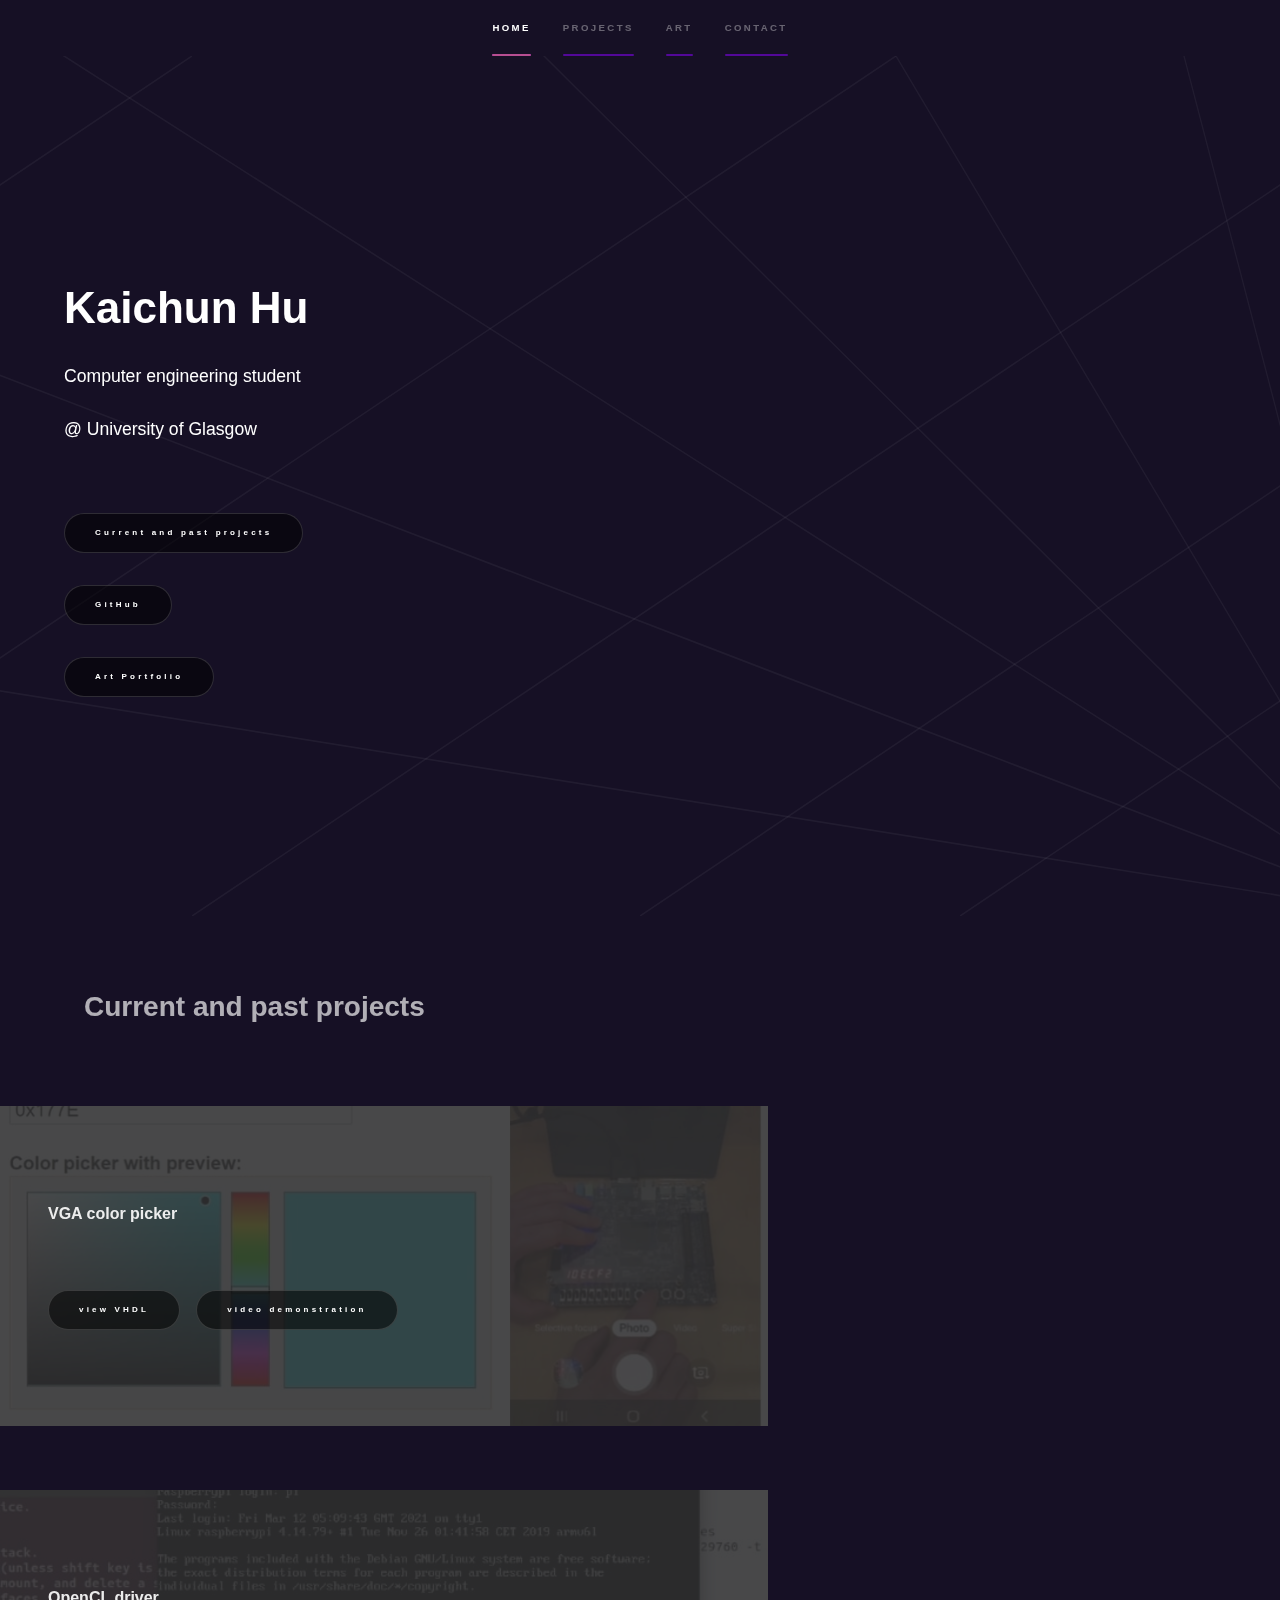
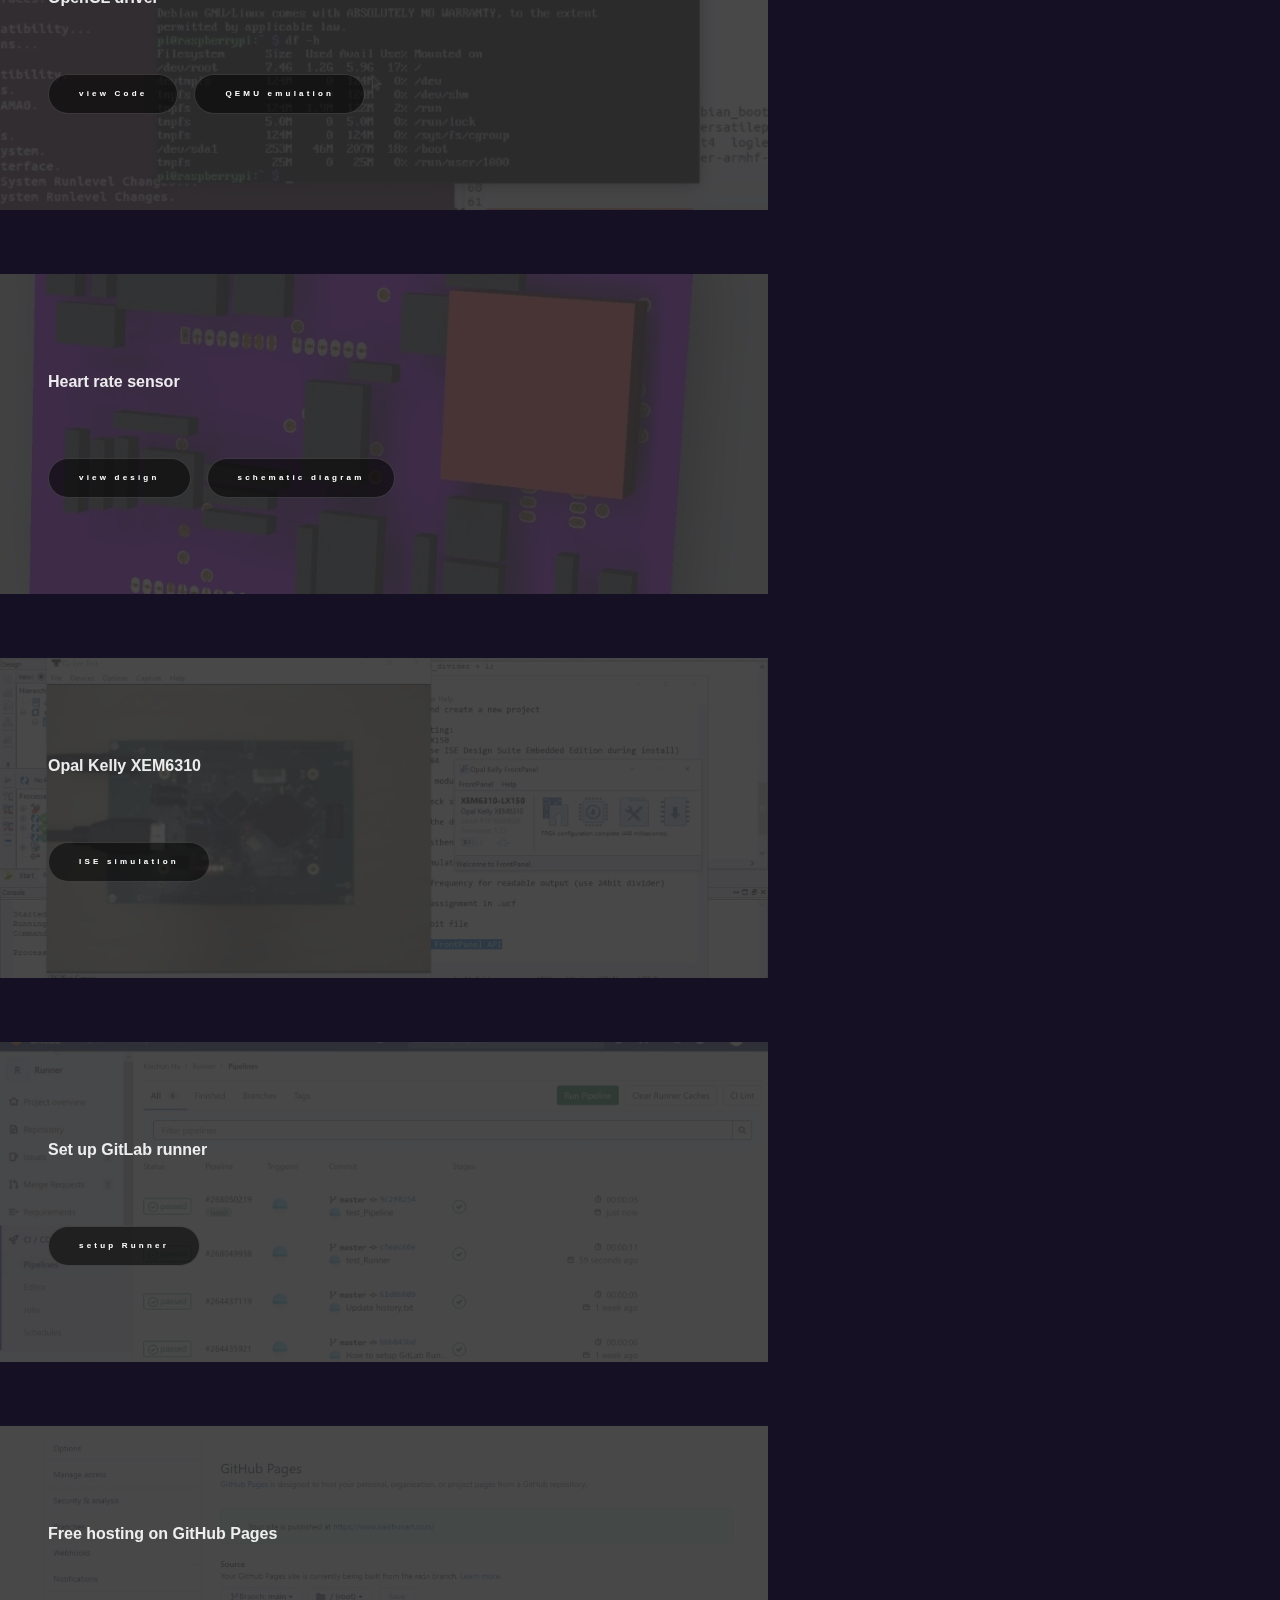
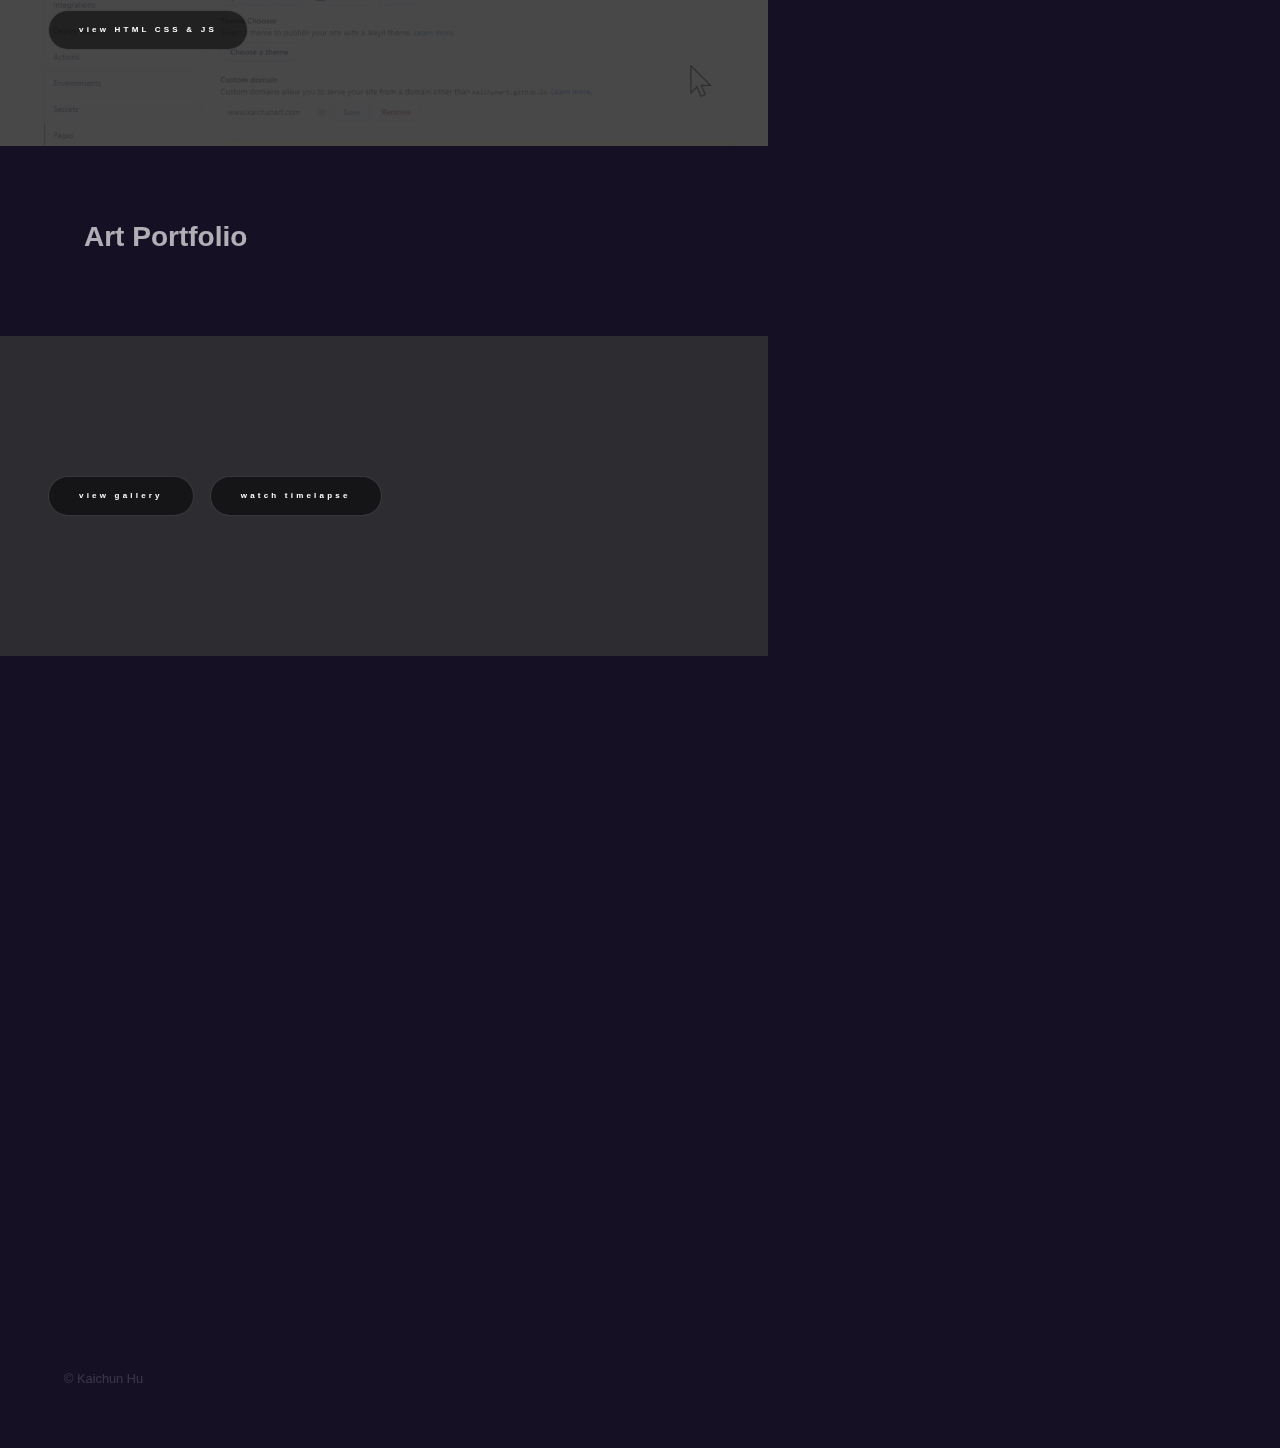
==== index.html @ a379dfe6 "feat: add website" ====
<!DOCTYPE HTML>
<html>

<head>
    <title>Kaichun</title>
    <meta charset="utf-8" />
    <meta name="viewport" content="width=device-width, initial-scale=1, user-scalable=no" />
    <link rel="stylesheet" href="assets/css/main.css" />
    <noscript>
		<link rel="stylesheet" href="assets/css/noscript.css" />
	</noscript>
</head>

<body class="is-preload">

    <!-- Sidebar -->
    <section id="sidebar">
        <div class="inner">
            <nav>
                <ul>
                    <li><a href="#intro">Home</a></li>
                    <li><a href="#one">Projects</a></li>
                    <li><a href="#two">Art</a></li>
                    <li><a href="#three">Contact</a></li>
                </ul>
            </nav>
        </div>
    </section>

    <!-- Wrapper -->
    <div id="wrapper">

        <!-- Intro -->
        <section id="intro" class="wrapper style1 fullscreen fade-up">
            <video autoplay muted loop id="myVideo">
				<source src="videos/City.mp4" type="video/mp4">
			</video>

            <div class="inner">
                <h1>Kaichun Hu</h1>
                <h3>Computer engineering student
                <br></br> 
                @ University of Glasgow
                </h3>

                <ul class="actions">
                    <li><a href="#one" class="button scrolly">Current and past projects</a></li>
                </ul>
                <ul class="actions">
                    <li><a href="https://github.com/kaichun10" target="_blank" class="button">GitHub</a></li>
                </ul>
                <ul class="actions">
                    <li><a href="https://www.kaichunart.com/" target="_blank" class="button">Art Portfolio</a></li>
                </ul>

            </div>
        </section>

        <!-- One -->
        <section id="one" class="wrapper style2 spotlights">


            <div id="main">

                <br></br>
                <div class="content">
					<div class="inner">
						<h2>Current and past projects</h2>
						<!--<p></p>-->
					</div>
				</div>

                <section id="one" class="tiles">

                    <article>
                        <span class="image">
							<img src="images/pic02.jpg" alt="" />
						</span>
                        <header class="major">
                            <h4>VGA color picker</h4>
                            <br></br>
                            <!--<p>Using BRAM to store and display 24-bit RGB color from hexadecimal input.</p>-->
                            <ul class="actions">
                                <li><a href="https://github.com/kaichun10/VGA-ColorPicker" target="_blank" class="button">view VHDL</a>
                                </li>
                                <li><a href="https://www.youtube.com/watch?v=D_EPlZ3a8Pw" target="_blank" class="button">video
										demonstration</a></li>
                            </ul>
                        </header>
                    </article>

                    <article>
                        <span class="image">
							<img src="images/pic01.jpg" alt="" />
						</span>
                        <header class="major">
                            <h4>OpenCL driver</h4>
                            <br></br>
                            <!--<p>Simple host-side driver to interact with an OpenCL-compliant device. (e.g. GPU or FPGA)
							</p>-->
                            <ul class="actions">
                                <li><a href="https://github.com/kaichun10/RaspberryPi-OpenCL-Driver" target="_blank" class="button">view Code</a></li>
                                <li><a href="https://www.youtube.com/watch?v=5_DzkrMDxnc" target="_blank" class="button">QEMU emulation</a></li>
                            </ul>
                        </header>
                    </article>

                    <article>
                        <span class="image">
							<img src="images/pic03.jpg" alt="" />
						</span>
                        <header class="major">
                            <h4>Heart rate sensor</h4>
                            <br></br>
                            <!--<p>Custom made credit card size PCB measuring heart rate using LED and photodiode through
								op-amp
								and
								FRDM-kl25z microcontroller.</p>-->
                            <ul class="actions">
                                <li><a href="https://github.com/kaichun10/Heart-Rate-Sensor" target="_blank" class="button">view design</a>
                                </li>
                                <li><a href="https://github.com/kaichun10/Heart-Rate-Sensor/blob/main/VGroupVSchematic_EDP2.pdf" target="_blank" class="button">schematic diagram</a></li>
                            </ul>
                        </header>
                    </article>










                    <article>
                        <span class="image">
							<img src="images/Xilinx.jpg" alt="" />
						</span>
                        <header class="major">
                            <h4>Opal Kelly XEM6310</h4>
                            <br></br>
                            <ul class="actions">
                                <!--<li><a href="https://github.com/kaichun10/OpalKelly-XEM6310" class="button">simple counter</a></li>-->
                                <li><a href="https://www.youtube.com/watch?v=sqyJVjWYPRE" target="_blank" class="button">ISE simulation</a></li>
                            </ul>
                        </header>
                    </article>

                    <article>
                        <span class="image">
							<img src="images/gitlab-runner.jpg" alt="" />
						</span>
                        <header class="major">
                            <h4>Set up GitLab runner</h4>
                            <br></br>
                            <ul class="actions">
                                <li><a href="https://www.youtube.com/watch?v=YLt1fnEq66U" target="_blank" class="button">setup Runner</a></li>
                            </ul>
                        </header>
                    </article>

                    <!--
                    <article>
                        <span class="image">
							<img src="images/SimVision.jpg" alt="" />
						</span>
                        <header class="major">
                            <h4>Simulation in Cadence SimVision</h4>
                            <br></br>
                            <ul class="actions">
                                <li><a href="https://www.youtube.com/watch?v=sJV8FFTZp4o" class="button">Cadence NCLaunch</a></li>
                            </ul>
                        </header>
                    </article>
                    -->
                    
                    <article>
                        <span class="image">
							<img src="images/github-pages.jpg" alt="" />
						</span>
                        <header class="major">
                            <h4>Free hosting on GitHub Pages</h4>
                            <br></br>
                            <ul class="actions">
                                <li><a href="https://github.com/kaichun10/KaichunArt/tree/feat_github-pages" target="_blank" class="button">view HTML CSS & JS</a></li>
                            </ul>
                        </header>
                    </article>
                    







                    

                 <!--   
                    <article>
                        <span class="image">
							<img src="images/KaichunArt.gif" alt="" />
						</span>
                        <header class="major">
                            <h4>Art Portfolio</h4>
                            <br></br>
                            <ul class="actions">
                                <li><a href="https://www.youtube.com/channel/UCV9Sgkdh-lftadqSJljblqA" class="button">view
										timelapse</a></li>
                            </ul>
                        </header>
                    </article>
                -->

                </section>
            </div>

            <!--
			<section>
				<a href="#" class="image"><img src="images/Art.jpg" alt="" data-position="25% 25%" /></a>
				<div class="content">
					<div class="inner">
						<h2>Art Portfolio</h2>
						<p>Made with oil & graphite and mainly consists of lockdown art.</p>
						<ul class="actions">
							<li><a href="https://www.kaichunart.com/" class="button">visit gallery</a>
							</li>
						</ul>
						<ul class="actions">
							<li><a href="https://www.youtube.com/channel/UCV9Sgkdh-lftadqSJljblqA" class="button">view
									timelapse</a></li>
						</ul>
					</div>
				</div>
			</section>
			-->
        </section>



        <!-- two -->
        <section id="two" class="wrapper style2 spotlights">
            <div id="main">
                <br></br>
 
                <div class="content">
					<div class="inner">
						<h2>Art Portfolio</h2>

					</div>
				</div>

                <section id="two" class="tiles">
                    <article>
                        <span class="image">
							<img src="images/KaichunArt.gif" alt="" />
						</span>
                        <header class="major">
                        <ul class="actions">
							<li><a href="https://www.kaichunart.com/" target="_blank" class="button">view gallery</a></li>
                            <li><a href="https://www.youtube.com/channel/UCV9Sgkdh-lftadqSJljblqA" target="_blank" class="button">watch timelapse</a></li>
						</ul>
                        </header>
                    </article>
                </section>

                <br></br>
                <br></br>
                <br></br>
                <br></br>
                <br></br>
                <br></br>
                <br></br>

            </div>
        </section>


        <!-- Three -->
        <section id="three" class="wrapper style1 fade-up">
            <div class="inner">
                <!---->
                <!--<div class="split style1">-->
                        <ul class="contact">
                            <li>

                                <ul class="icons">
                                    <ul class="actions">
                                        <div class="inner">

                                            <h1>Contact</h1>

                                            <li><a href="mailto:kaichunhu10@outlook.com" class="button">kaichunhu10@outlook.com</a></li>

                                        </div>
                                    </ul>
                                </ul>
                            </li>
                        </ul>

                </div>
            </div>
        </section>

    </div>

    <!-- Footer -->
    <footer id="footer" class="wrapper style1-alt">
        <div class="inner">
            <ul class="menu">
                <li>&copy; Kaichun Hu</li>
            </ul>
        </div>
    </footer>

    <!-- Scripts -->
    <script src="assets/js/jquery.min.js"></script>
    <script src="assets/js/jquery.scrollex.min.js"></script>
    <script src="assets/js/jquery.scrolly.min.js"></script>
    <script src="assets/js/browser.min.js"></script>
    <script src="assets/js/breakpoints.min.js"></script>
    <script src="assets/js/util.js"></script>
    <script src="assets/js/main.js"></script>

</body>

</html>
---- assets/css/main.css ----
@import url(fontawesome-all.min.css);

html,
body,
div,
span,
applet,
object,
iframe,
h1,
h2,
h3,
h4,
h5,
h6,
p,
blockquote,
pre,
a,
abbr,
acronym,
address,
big,
cite,
code,
del,
dfn,
em,
img,
ins,
kbd,
q,
s,
samp,
small,
strike,
strong,
sub,
sup,
tt,
var,
b,
u,
i,
center,
dl,
dt,
dd,
ol,
ul,
li,
fieldset,
form,
label,
legend,
table,
caption,
tbody,
tfoot,
thead,
tr,
th,
td,
article,
aside,
canvas,
details,
embed,
figure,
figcaption,
footer,
header,
hgroup,
menu,
nav,
output,
ruby,
section,
summary,
time,
mark,
audio,
video {
	margin        : 0;
	padding       : 0;
	border        : 0;
	font-size     : 100%;
	font          : inherit;
	vertical-align: baseline;
}

article,
aside,
details,
figcaption,
figure,
footer,
header,
hgroup,
menu,
nav,
section {
	display: block;
}

body {
	line-height: 1;
}

ol,
ul {
	list-style: none;
}

blockquote,
q {
	quotes: none;
}

blockquote:before,
blockquote:after,
q:before,
q:after {
	content: '';
	content: none;
}

table {
	border-collapse: collapse;
	border-spacing : 0;
}

body {
	-webkit-text-size-adjust: none;
}

mark {
	background-color: transparent;
	color           : inherit;
}

input::-moz-focus-inner {
	border : 0;
	padding: 0;
}

input,
select,
textarea {
	-moz-appearance   : none;
	-webkit-appearance: none;
	-ms-appearance    : none;
	appearance        : none;
}

/* Basic */

@-ms-viewport {
	width: device-width;
}

body {
	-ms-overflow-style: scrollbar;
}

@media screen and (max-width: 480px) {

	html,
	body {
		min-width: 320px;
	}

}

html {
	box-sizing: border-box;
}

*,
*:before,
*:after {
	box-sizing: inherit;
}

body {
	background: #312450;
}

body.is-preload *,
body.is-preload *:before,
body.is-preload *:after {
	-moz-animation    : none !important;
	-webkit-animation : none !important;
	-ms-animation     : none !important;
	animation         : none !important;
	-moz-transition   : none !important;
	-webkit-transition: none !important;
	-ms-transition    : none !important;
	transition        : none !important;
}

/* Type */

body,
input,
select,
textarea {
	color      : rgba(255, 255, 255, 0.55);
	font-family: Arial, Helvetica, sans-serif;
	font-size  : 16.5pt;
	font-weight: normal;
	line-height: 1.75;
}

@media screen and (max-width: 1680px) {

	body,
	input,
	select,
	textarea {
		font-size: 13pt;
	}

}

@media screen and (max-width: 1280px) {

	body,
	input,
	select,
	textarea {
		font-size: 12pt;
	}

}

@media screen and (max-width: 360px) {

	body,
	input,
	select,
	textarea {
		font-size: 11pt;
	}

}

a {
	-moz-transition   : color 0.2s ease, border-bottom-color 0.2s ease;
	-webkit-transition: color 0.2s ease, border-bottom-color 0.2s ease;
	-ms-transition    : color 0.2s ease, border-bottom-color 0.2s ease;
	transition        : color 0.2s ease, border-bottom-color 0.2s ease;
	border-bottom     : dotted 1px rgba(255, 255, 255, 0.35);
	color             : inherit;
	text-decoration   : none;
}

a:hover {
	border-bottom-color: transparent;
	color              : #ffffff;
	
}

strong,
b {
	color      : #ffffff;
	font-weight: bold;
}

em,
i {
	font-style: italic;
}

p {
	margin: 0 0 2em 0;
}

h1{
	color      : #ffffff;
	font-weight: bold;
	line-height: 1.5;
	margin     : 0 0 0.5em 0; /* margin around text */
}
h2{
	color      : #ffffffaa;
	font-weight: bold;
	line-height: 1.5;
	margin     : 0.5em 0 0.5em 3em; /* margin around text */
}
h3{
	color      : #ffffff;
	font-weight: lighter;
	line-height: 1.5;
	margin     : 0 0 4em 0em; /* margin around text */
}
h4{
	color      : #ffffffe7;
	font-weight: bold;
	line-height: 1.5;
	margin     : 0 0 0.5em 0em; /* margin around text */
}
h5,
h6 {
	color      : #ffffff;
	font-weight: bold;
	line-height: 1.5;
	margin     : 0 0 0.5em 0;
}

h1 a,
h2 a,
h3 a,
h4 a,
h5 a,
h6 a {
	color          : inherit;
	text-decoration: none;
}

h1 {
	font-size: 2.75em;
}

h1.major {
	margin        : 0 0 1.3em 0;
	position      : relative;
	padding-bottom: 0.35em;
}

h1.major:after {
	background-image  : -moz-linear-gradient(to right, #5e42a6, #b74e91);
	background-image  : -webkit-linear-gradient(to right, #5e42a6, #b74e91);
	background-image  : -ms-linear-gradient(to right, #5e42a6, #b74e91);
	background-image  : linear-gradient(to right, #5e42a6, #b74e91);
	-moz-transition   : max-width 0.2s ease;
	-webkit-transition: max-width 0.2s ease;
	-ms-transition    : max-width 0.2s ease;
	transition        : max-width 0.2s ease;
	border-radius     : 0.2em;
	bottom            : 0;
	content           : '';
	height            : 0.05em;
	position          : absolute;
	right             : 0;
	width             : 100%;
}

h2 {
	font-size: 1.75em;
}

h3 {
	font-size: 1.1em;
}

h4 {
	font-size: 1em;
}

h5 {
	font-size: 0.8em;
}

h6 {
	font-size: 0.6em;
}

@media screen and (max-width: 736px) {

	h1 {
		font-size: 2em;
	}

	h2 {
		font-size: 1.25em;
	}

	h3 {
		font-size: 1em;
	}

	h4 {
		font-size: 0.8em;
	}

	h5 {
		font-size: 0.6em;
	}

	h6 {
		font-size: 0.6em;
	}

}

sub {
	font-size: 0.8em;
	position : relative;
	top      : 0.5em;
}

sup {
	font-size: 0.8em;
	position : relative;
	top      : -0.5em;
}

blockquote {
	border-left: solid 4px rgba(255, 255, 255, 0.15);
	font-style : italic;
	margin     : 0 0 2em 0;
	padding    : 0.5em 0 0.5em 2em;
}

code {
	background   : rgba(255, 255, 255, 0.05);
	border-radius: 0.25em;
	border       : solid 1px rgba(255, 255, 255, 0.15);
	font-family  : "Courier New", monospace;
	font-size    : 0.9em;
	margin       : 0 0.25em;
	padding      : 0.25em 0.65em;
}

pre {
	-webkit-overflow-scrolling: touch;
	font-family               : "Courier New", monospace;
	font-size                 : 0.9em;
	margin                    : 0 0 2em 0;
}

pre code {
	display    : block;
	line-height: 1.75em;
	padding    : 1em 1.5em;
	overflow-x : auto;
}

hr {
	border       : 0;
	border-bottom: solid 1px rgba(255, 255, 255, 0.15);
	margin       : 2em 0;
}

hr.major {
	margin: 3em 0;
}

.align-left {
	text-align: left;
}

.align-center {
	text-align: center;
}

.align-right {
	text-align: right;
}

/* Row */

.row {
	display    : flex;
	flex-wrap  : wrap;
	box-sizing : border-box;
	align-items: stretch;
}

.row>* {
	box-sizing: border-box;
}

.row.gtr-uniform>*> :last-child {
	margin-bottom: 0;
}

.row.aln-left {
	justify-content: flex-start;
}

.row.aln-center {
	justify-content: center;
}

.row.aln-right {
	justify-content: flex-end;
}

.row.aln-top {
	align-items: flex-start;
}

.row.aln-middle {
	align-items: center;
}

.row.aln-bottom {
	align-items: flex-end;
}

.row>.imp {
	order: -1;
}

.row>.col-1 {
	width: 8.33333%;
}

.row>.off-1 {
	margin-left: 8.33333%;
}

.row>.col-2 {
	width: 16.66667%;
}

.row>.off-2 {
	margin-left: 16.66667%;
}

.row>.col-3 {
	width: 25%;
}

.row>.off-3 {
	margin-left: 25%;
}

.row>.col-4 {
	width: 33.33333%;
}

.row>.off-4 {
	margin-left: 33.33333%;
}

.row>.col-5 {
	width: 41.66667%;
}

.row>.off-5 {
	margin-left: 41.66667%;
}

.row>.col-6 {
	width: 50%;
}

.row>.off-6 {
	margin-left: 50%;
}

.row>.col-7 {
	width: 58.33333%;
}

.row>.off-7 {
	margin-left: 58.33333%;
}

.row>.col-8 {
	width: 66.66667%;
}

.row>.off-8 {
	margin-left: 66.66667%;
}

.row>.col-9 {
	width: 75%;
}

.row>.off-9 {
	margin-left: 75%;
}

.row>.col-10 {
	width: 83.33333%;
}

.row>.off-10 {
	margin-left: 83.33333%;
}

.row>.col-11 {
	width: 91.66667%;
}

.row>.off-11 {
	margin-left: 91.66667%;
}

.row>.col-12 {
	width: 100%;
}

.row>.off-12 {
	margin-left: 100%;
}

.row.gtr-0 {
	margin-top : 0;
	margin-left: 0em;
}

.row.gtr-0>* {
	padding: 0 0 0 0em;
}

.row.gtr-0.gtr-uniform {
	margin-top: 0em;
}

.row.gtr-0.gtr-uniform>* {
	padding-top: 0em;
}

.row.gtr-25 {
	margin-top : 0;
	margin-left: -0.375em;
}

.row.gtr-25>* {
	padding: 0 0 0 0.375em;
}

.row.gtr-25.gtr-uniform {
	margin-top: -0.375em;
}

.row.gtr-25.gtr-uniform>* {
	padding-top: 0.375em;
}

.row.gtr-50 {
	margin-top : 0;
	margin-left: -0.75em;
}

.row.gtr-50>* {
	padding: 0 0 0 0.75em;
}

.row.gtr-50.gtr-uniform {
	margin-top: -0.75em;
}

.row.gtr-50.gtr-uniform>* {
	padding-top: 0.75em;
}

.row {
	margin-top : 0;
	margin-left: -1.5em;
}

.row>* {
	padding: 0 0 0 1.5em;
}

.row.gtr-uniform {
	margin-top: -1.5em;
}

.row.gtr-uniform>* {
	padding-top: 1.5em;
}

.row.gtr-150 {
	margin-top : 0;
	margin-left: -2.25em;
}

.row.gtr-150>* {
	padding: 0 0 0 2.25em;
}

.row.gtr-150.gtr-uniform {
	margin-top: -2.25em;
}

.row.gtr-150.gtr-uniform>* {
	padding-top: 2.25em;
}

.row.gtr-200 {
	margin-top : 0;
	margin-left: -3em;
}

.row.gtr-200>* {
	padding: 0 0 0 3em;
}

.row.gtr-200.gtr-uniform {
	margin-top: -3em;
}

.row.gtr-200.gtr-uniform>* {
	padding-top: 3em;
}

@media screen and (max-width: 1680px) {

	.row {
		display    : flex;
		flex-wrap  : wrap;
		box-sizing : border-box;
		align-items: stretch;
	}

	.row>* {
		box-sizing: border-box;
	}

	.row.gtr-uniform>*> :last-child {
		margin-bottom: 0;
	}

	.row.aln-left {
		justify-content: flex-start;
	}

	.row.aln-center {
		justify-content: center;
	}

	.row.aln-right {
		justify-content: flex-end;
	}

	.row.aln-top {
		align-items: flex-start;
	}

	.row.aln-middle {
		align-items: center;
	}

	.row.aln-bottom {
		align-items: flex-end;
	}

	.row>.imp-xlarge {
		order: -1;
	}

	.row>.col-1-xlarge {
		width: 8.33333%;
	}

	.row>.off-1-xlarge {
		margin-left: 8.33333%;
	}

	.row>.col-2-xlarge {
		width: 16.66667%;
	}

	.row>.off-2-xlarge {
		margin-left: 16.66667%;
	}

	.row>.col-3-xlarge {
		width: 25%;
	}

	.row>.off-3-xlarge {
		margin-left: 25%;
	}

	.row>.col-4-xlarge {
		width: 33.33333%;
	}

	.row>.off-4-xlarge {
		margin-left: 33.33333%;
	}

	.row>.col-5-xlarge {
		width: 41.66667%;
	}

	.row>.off-5-xlarge {
		margin-left: 41.66667%;
	}

	.row>.col-6-xlarge {
		width: 50%;
	}

	.row>.off-6-xlarge {
		margin-left: 50%;
	}

	.row>.col-7-xlarge {
		width: 58.33333%;
	}

	.row>.off-7-xlarge {
		margin-left: 58.33333%;
	}

	.row>.col-8-xlarge {
		width: 66.66667%;
	}

	.row>.off-8-xlarge {
		margin-left: 66.66667%;
	}

	.row>.col-9-xlarge {
		width: 75%;
	}

	.row>.off-9-xlarge {
		margin-left: 75%;
	}

	.row>.col-10-xlarge {
		width: 83.33333%;
	}

	.row>.off-10-xlarge {
		margin-left: 83.33333%;
	}

	.row>.col-11-xlarge {
		width: 91.66667%;
	}

	.row>.off-11-xlarge {
		margin-left: 91.66667%;
	}

	.row>.col-12-xlarge {
		width: 100%;
	}

	.row>.off-12-xlarge {
		margin-left: 100%;
	}

	.row.gtr-0 {
		margin-top : 0;
		margin-left: 0em;
	}

	.row.gtr-0>* {
		padding: 0 0 0 0em;
	}

	.row.gtr-0.gtr-uniform {
		margin-top: 0em;
	}

	.row.gtr-0.gtr-uniform>* {
		padding-top: 0em;
	}

	.row.gtr-25 {
		margin-top : 0;
		margin-left: -0.375em;
	}

	.row.gtr-25>* {
		padding: 0 0 0 0.375em;
	}

	.row.gtr-25.gtr-uniform {
		margin-top: -0.375em;
	}

	.row.gtr-25.gtr-uniform>* {
		padding-top: 0.375em;
	}

	.row.gtr-50 {
		margin-top : 0;
		margin-left: -0.75em;
	}

	.row.gtr-50>* {
		padding: 0 0 0 0.75em;
	}

	.row.gtr-50.gtr-uniform {
		margin-top: -0.75em;
	}

	.row.gtr-50.gtr-uniform>* {
		padding-top: 0.75em;
	}

	.row {
		margin-top : 0;
		margin-left: -1.5em;
	}

	.row>* {
		padding: 0 0 0 1.5em;
	}

	.row.gtr-uniform {
		margin-top: -1.5em;
	}

	.row.gtr-uniform>* {
		padding-top: 1.5em;
	}

	.row.gtr-150 {
		margin-top : 0;
		margin-left: -2.25em;
	}

	.row.gtr-150>* {
		padding: 0 0 0 2.25em;
	}

	.row.gtr-150.gtr-uniform {
		margin-top: -2.25em;
	}

	.row.gtr-150.gtr-uniform>* {
		padding-top: 2.25em;
	}

	.row.gtr-200 {
		margin-top : 0;
		margin-left: -3em;
	}

	.row.gtr-200>* {
		padding: 0 0 0 3em;
	}

	.row.gtr-200.gtr-uniform {
		margin-top: -3em;
	}

	.row.gtr-200.gtr-uniform>* {
		padding-top: 3em;
	}

}

@media screen and (max-width: 1280px) {

	.row {
		display    : flex;
		flex-wrap  : wrap;
		box-sizing : border-box;
		align-items: stretch;
	}

	.row>* {
		box-sizing: border-box;
	}

	.row.gtr-uniform>*> :last-child {
		margin-bottom: 0;
	}

	.row.aln-left {
		justify-content: flex-start;
	}

	.row.aln-center {
		justify-content: center;
	}

	.row.aln-right {
		justify-content: flex-end;
	}

	.row.aln-top {
		align-items: flex-start;
	}

	.row.aln-middle {
		align-items: center;
	}

	.row.aln-bottom {
		align-items: flex-end;
	}

	.row>.imp-large {
		order: -1;
	}

	.row>.col-1-large {
		width: 8.33333%;
	}

	.row>.off-1-large {
		margin-left: 8.33333%;
	}

	.row>.col-2-large {
		width: 16.66667%;
	}

	.row>.off-2-large {
		margin-left: 16.66667%;
	}

	.row>.col-3-large {
		width: 25%;
	}

	.row>.off-3-large {
		margin-left: 25%;
	}

	.row>.col-4-large {
		width: 33.33333%;
	}

	.row>.off-4-large {
		margin-left: 33.33333%;
	}

	.row>.col-5-large {
		width: 41.66667%;
	}

	.row>.off-5-large {
		margin-left: 41.66667%;
	}

	.row>.col-6-large {
		width: 50%;
	}

	.row>.off-6-large {
		margin-left: 50%;
	}

	.row>.col-7-large {
		width: 58.33333%;
	}

	.row>.off-7-large {
		margin-left: 58.33333%;
	}

	.row>.col-8-large {
		width: 66.66667%;
	}

	.row>.off-8-large {
		margin-left: 66.66667%;
	}

	.row>.col-9-large {
		width: 75%;
	}

	.row>.off-9-large {
		margin-left: 75%;
	}

	.row>.col-10-large {
		width: 83.33333%;
	}

	.row>.off-10-large {
		margin-left: 83.33333%;
	}

	.row>.col-11-large {
		width: 91.66667%;
	}

	.row>.off-11-large {
		margin-left: 91.66667%;
	}

	.row>.col-12-large {
		width: 100%;
	}

	.row>.off-12-large {
		margin-left: 100%;
	}

	.row.gtr-0 {
		margin-top : 0;
		margin-left: 0em;
	}

	.row.gtr-0>* {
		padding: 0 0 0 0em;
	}

	.row.gtr-0.gtr-uniform {
		margin-top: 0em;
	}

	.row.gtr-0.gtr-uniform>* {
		padding-top: 0em;
	}

	.row.gtr-25 {
		margin-top : 0;
		margin-left: -0.375em;
	}

	.row.gtr-25>* {
		padding: 0 0 0 0.375em;
	}

	.row.gtr-25.gtr-uniform {
		margin-top: -0.375em;
	}

	.row.gtr-25.gtr-uniform>* {
		padding-top: 0.375em;
	}

	.row.gtr-50 {
		margin-top : 0;
		margin-left: -0.75em;
	}

	.row.gtr-50>* {
		padding: 0 0 0 0.75em;
	}

	.row.gtr-50.gtr-uniform {
		margin-top: -0.75em;
	}

	.row.gtr-50.gtr-uniform>* {
		padding-top: 0.75em;
	}

	.row {
		margin-top : 0;
		margin-left: -1.5em;
	}

	.row>* {
		padding: 0 0 0 1.5em;
	}

	.row.gtr-uniform {
		margin-top: -1.5em;
	}

	.row.gtr-uniform>* {
		padding-top: 1.5em;
	}

	.row.gtr-150 {
		margin-top : 0;
		margin-left: -2.25em;
	}

	.row.gtr-150>* {
		padding: 0 0 0 2.25em;
	}

	.row.gtr-150.gtr-uniform {
		margin-top: -2.25em;
	}

	.row.gtr-150.gtr-uniform>* {
		padding-top: 2.25em;
	}

	.row.gtr-200 {
		margin-top : 0;
		margin-left: -3em;
	}

	.row.gtr-200>* {
		padding: 0 0 0 3em;
	}

	.row.gtr-200.gtr-uniform {
		margin-top: -3em;
	}

	.row.gtr-200.gtr-uniform>* {
		padding-top: 3em;
	}

}

@media screen and (max-width: 980px) {

	.row {
		display    : flex;
		flex-wrap  : wrap;
		box-sizing : border-box;
		align-items: stretch;
	}

	.row>* {
		box-sizing: border-box;
	}

	.row.gtr-uniform>*> :last-child {
		margin-bottom: 0;
	}

	.row.aln-left {
		justify-content: flex-start;
	}

	.row.aln-center {
		justify-content: center;
	}

	.row.aln-right {
		justify-content: flex-end;
	}

	.row.aln-top {
		align-items: flex-start;
	}

	.row.aln-middle {
		align-items: center;
	}

	.row.aln-bottom {
		align-items: flex-end;
	}

	.row>.imp-medium {
		order: -1;
	}

	.row>.col-1-medium {
		width: 8.33333%;
	}

	.row>.off-1-medium {
		margin-left: 8.33333%;
	}

	.row>.col-2-medium {
		width: 16.66667%;
	}

	.row>.off-2-medium {
		margin-left: 16.66667%;
	}

	.row>.col-3-medium {
		width: 25%;
	}

	.row>.off-3-medium {
		margin-left: 25%;
	}

	.row>.col-4-medium {
		width: 33.33333%;
	}

	.row>.off-4-medium {
		margin-left: 33.33333%;
	}

	.row>.col-5-medium {
		width: 41.66667%;
	}

	.row>.off-5-medium {
		margin-left: 41.66667%;
	}

	.row>.col-6-medium {
		width: 50%;
	}

	.row>.off-6-medium {
		margin-left: 50%;
	}

	.row>.col-7-medium {
		width: 58.33333%;
	}

	.row>.off-7-medium {
		margin-left: 58.33333%;
	}

	.row>.col-8-medium {
		width: 66.66667%;
	}

	.row>.off-8-medium {
		margin-left: 66.66667%;
	}

	.row>.col-9-medium {
		width: 75%;
	}

	.row>.off-9-medium {
		margin-left: 75%;
	}

	.row>.col-10-medium {
		width: 83.33333%;
	}

	.row>.off-10-medium {
		margin-left: 83.33333%;
	}

	.row>.col-11-medium {
		width: 91.66667%;
	}

	.row>.off-11-medium {
		margin-left: 91.66667%;
	}

	.row>.col-12-medium {
		width: 100%;
	}

	.row>.off-12-medium {
		margin-left: 100%;
	}

	.row.gtr-0 {
		margin-top : 0;
		margin-left: 0em;
	}

	.row.gtr-0>* {
		padding: 0 0 0 0em;
	}

	.row.gtr-0.gtr-uniform {
		margin-top: 0em;
	}

	.row.gtr-0.gtr-uniform>* {
		padding-top: 0em;
	}

	.row.gtr-25 {
		margin-top : 0;
		margin-left: -0.375em;
	}

	.row.gtr-25>* {
		padding: 0 0 0 0.375em;
	}

	.row.gtr-25.gtr-uniform {
		margin-top: -0.375em;
	}

	.row.gtr-25.gtr-uniform>* {
		padding-top: 0.375em;
	}

	.row.gtr-50 {
		margin-top : 0;
		margin-left: -0.75em;
	}

	.row.gtr-50>* {
		padding: 0 0 0 0.75em;
	}

	.row.gtr-50.gtr-uniform {
		margin-top: -0.75em;
	}

	.row.gtr-50.gtr-uniform>* {
		padding-top: 0.75em;
	}

	.row {
		margin-top : 0;
		margin-left: -1.5em;
	}

	.row>* {
		padding: 0 0 0 1.5em;
	}

	.row.gtr-uniform {
		margin-top: -1.5em;
	}

	.row.gtr-uniform>* {
		padding-top: 1.5em;
	}

	.row.gtr-150 {
		margin-top : 0;
		margin-left: -2.25em;
	}

	.row.gtr-150>* {
		padding: 0 0 0 2.25em;
	}

	.row.gtr-150.gtr-uniform {
		margin-top: -2.25em;
	}

	.row.gtr-150.gtr-uniform>* {
		padding-top: 2.25em;
	}

	.row.gtr-200 {
		margin-top : 0;
		margin-left: -3em;
	}

	.row.gtr-200>* {
		padding: 0 0 0 3em;
	}

	.row.gtr-200.gtr-uniform {
		margin-top: -3em;
	}

	.row.gtr-200.gtr-uniform>* {
		padding-top: 3em;
	}

}

@media screen and (max-width: 736px) {

	.row {
		display    : flex;
		flex-wrap  : wrap;
		box-sizing : border-box;
		align-items: stretch;
	}

	.row>* {
		box-sizing: border-box;
	}

	.row.gtr-uniform>*> :last-child {
		margin-bottom: 0;
	}

	.row.aln-left {
		justify-content: flex-start;
	}

	.row.aln-center {
		justify-content: center;
	}

	.row.aln-right {
		justify-content: flex-end;
	}

	.row.aln-top {
		align-items: flex-start;
	}

	.row.aln-middle {
		align-items: center;
	}

	.row.aln-bottom {
		align-items: flex-end;
	}

	.row>.imp-small {
		order: -1;
	}

	.row>.col-1-small {
		width: 8.33333%;
	}

	.row>.off-1-small {
		margin-left: 8.33333%;
	}

	.row>.col-2-small {
		width: 16.66667%;
	}

	.row>.off-2-small {
		margin-left: 16.66667%;
	}

	.row>.col-3-small {
		width: 25%;
	}

	.row>.off-3-small {
		margin-left: 25%;
	}

	.row>.col-4-small {
		width: 33.33333%;
	}

	.row>.off-4-small {
		margin-left: 33.33333%;
	}

	.row>.col-5-small {
		width: 41.66667%;
	}

	.row>.off-5-small {
		margin-left: 41.66667%;
	}

	.row>.col-6-small {
		width: 50%;
	}

	.row>.off-6-small {
		margin-left: 50%;
	}

	.row>.col-7-small {
		width: 58.33333%;
	}

	.row>.off-7-small {
		margin-left: 58.33333%;
	}

	.row>.col-8-small {
		width: 66.66667%;
	}

	.row>.off-8-small {
		margin-left: 66.66667%;
	}

	.row>.col-9-small {
		width: 75%;
	}

	.row>.off-9-small {
		margin-left: 75%;
	}

	.row>.col-10-small {
		width: 83.33333%;
	}

	.row>.off-10-small {
		margin-left: 83.33333%;
	}

	.row>.col-11-small {
		width: 91.66667%;
	}

	.row>.off-11-small {
		margin-left: 91.66667%;
	}

	.row>.col-12-small {
		width: 100%;
	}

	.row>.off-12-small {
		margin-left: 100%;
	}

	.row.gtr-0 {
		margin-top : 0;
		margin-left: 0em;
	}

	.row.gtr-0>* {
		padding: 0 0 0 0em;
	}

	.row.gtr-0.gtr-uniform {
		margin-top: 0em;
	}

	.row.gtr-0.gtr-uniform>* {
		padding-top: 0em;
	}

	.row.gtr-25 {
		margin-top : 0;
		margin-left: -0.375em;
	}

	.row.gtr-25>* {
		padding: 0 0 0 0.375em;
	}

	.row.gtr-25.gtr-uniform {
		margin-top: -0.375em;
	}

	.row.gtr-25.gtr-uniform>* {
		padding-top: 0.375em;
	}

	.row.gtr-50 {
		margin-top : 0;
		margin-left: -0.75em;
	}

	.row.gtr-50>* {
		padding: 0 0 0 0.75em;
	}

	.row.gtr-50.gtr-uniform {
		margin-top: -0.75em;
	}

	.row.gtr-50.gtr-uniform>* {
		padding-top: 0.75em;
	}

	.row {
		margin-top : 0;
		margin-left: -1.5em;
	}

	.row>* {
		padding: 0 0 0 1.5em;
	}

	.row.gtr-uniform {
		margin-top: -1.5em;
	}

	.row.gtr-uniform>* {
		padding-top: 1.5em;
	}

	.row.gtr-150 {
		margin-top : 0;
		margin-left: -2.25em;
	}

	.row.gtr-150>* {
		padding: 0 0 0 2.25em;
	}

	.row.gtr-150.gtr-uniform {
		margin-top: -2.25em;
	}

	.row.gtr-150.gtr-uniform>* {
		padding-top: 2.25em;
	}

	.row.gtr-200 {
		margin-top : 0;
		margin-left: -3em;
	}

	.row.gtr-200>* {
		padding: 0 0 0 3em;
	}

	.row.gtr-200.gtr-uniform {
		margin-top: -3em;
	}

	.row.gtr-200.gtr-uniform>* {
		padding-top: 3em;
	}

}

@media screen and (max-width: 480px) {

	.row {
		display    : flex;
		flex-wrap  : wrap;
		box-sizing : border-box;
		align-items: stretch;
	}

	.row>* {
		box-sizing: border-box;
	}

	.row.gtr-uniform>*> :last-child {
		margin-bottom: 0;
	}

	.row.aln-left {
		justify-content: flex-start;
	}

	.row.aln-center {
		justify-content: center;
	}

	.row.aln-right {
		justify-content: flex-end;
	}

	.row.aln-top {
		align-items: flex-start;
	}

	.row.aln-middle {
		align-items: center;
	}

	.row.aln-bottom {
		align-items: flex-end;
	}

	.row>.imp-xsmall {
		order: -1;
	}

	.row>.col-1-xsmall {
		width: 8.33333%;
	}

	.row>.off-1-xsmall {
		margin-left: 8.33333%;
	}

	.row>.col-2-xsmall {
		width: 16.66667%;
	}

	.row>.off-2-xsmall {
		margin-left: 16.66667%;
	}

	.row>.col-3-xsmall {
		width: 25%;
	}

	.row>.off-3-xsmall {
		margin-left: 25%;
	}

	.row>.col-4-xsmall {
		width: 33.33333%;
	}

	.row>.off-4-xsmall {
		margin-left: 33.33333%;
	}

	.row>.col-5-xsmall {
		width: 41.66667%;
	}

	.row>.off-5-xsmall {
		margin-left: 41.66667%;
	}

	.row>.col-6-xsmall {
		width: 50%;
	}

	.row>.off-6-xsmall {
		margin-left: 50%;
	}

	.row>.col-7-xsmall {
		width: 58.33333%;
	}

	.row>.off-7-xsmall {
		margin-left: 58.33333%;
	}

	.row>.col-8-xsmall {
		width: 66.66667%;
	}

	.row>.off-8-xsmall {
		margin-left: 66.66667%;
	}

	.row>.col-9-xsmall {
		width: 75%;
	}

	.row>.off-9-xsmall {
		margin-left: 75%;
	}

	.row>.col-10-xsmall {
		width: 83.33333%;
	}

	.row>.off-10-xsmall {
		margin-left: 83.33333%;
	}

	.row>.col-11-xsmall {
		width: 91.66667%;
	}

	.row>.off-11-xsmall {
		margin-left: 91.66667%;
	}

	.row>.col-12-xsmall {
		width: 100%;
	}

	.row>.off-12-xsmall {
		margin-left: 100%;
	}

	.row.gtr-0 {
		margin-top : 0;
		margin-left: 0em;
	}

	.row.gtr-0>* {
		padding: 0 0 0 0em;
	}

	.row.gtr-0.gtr-uniform {
		margin-top: 0em;
	}

	.row.gtr-0.gtr-uniform>* {
		padding-top: 0em;
	}

	.row.gtr-25 {
		margin-top : 0;
		margin-left: -0.375em;
	}

	.row.gtr-25>* {
		padding: 0 0 0 0.375em;
	}

	.row.gtr-25.gtr-uniform {
		margin-top: -0.375em;
	}

	.row.gtr-25.gtr-uniform>* {
		padding-top: 0.375em;
	}

	.row.gtr-50 {
		margin-top : 0;
		margin-left: -0.75em;
	}

	.row.gtr-50>* {
		padding: 0 0 0 0.75em;
	}

	.row.gtr-50.gtr-uniform {
		margin-top: -0.75em;
	}

	.row.gtr-50.gtr-uniform>* {
		padding-top: 0.75em;
	}

	.row {
		margin-top : 0;
		margin-left: -1.5em;
	}

	.row>* {
		padding: 0 0 0 1.5em;
	}

	.row.gtr-uniform {
		margin-top: -1.5em;
	}

	.row.gtr-uniform>* {
		padding-top: 1.5em;
	}

	.row.gtr-150 {
		margin-top : 0;
		margin-left: -2.25em;
	}

	.row.gtr-150>* {
		padding: 0 0 0 2.25em;
	}

	.row.gtr-150.gtr-uniform {
		margin-top: -2.25em;
	}

	.row.gtr-150.gtr-uniform>* {
		padding-top: 2.25em;
	}

	.row.gtr-200 {
		margin-top : 0;
		margin-left: -3em;
	}

	.row.gtr-200>* {
		padding: 0 0 0 3em;
	}

	.row.gtr-200.gtr-uniform {
		margin-top: -3em;
	}

	.row.gtr-200.gtr-uniform>* {
		padding-top: 3em;
	}

}



/* Style the video: 100% width and height to cover the entire window */
#myVideo {
	position  : fixed;
	right     : 0;
	bottom    : 0;
	min-width : 100%;
	min-height: 100%;
}


/* Box */

.box {
	border-radius: 0.25em;
	border       : solid 1px rgba(255, 255, 255, 0.15);
	margin-bottom: 2em;
	padding      : 1.5em;
}

.box> :last-child,
.box> :last-child> :last-child,
.box> :last-child> :last-child> :last-child {
	margin-bottom: 0;
}

.box.alt {
	border       : 0;
	border-radius: 0;
	padding      : 0;
}

/* Button */
input[type="submit"],
input[type="reset"],
input[type="button"],
button,
.button {
	-moz-appearance   : none;
	-webkit-appearance: none;
	-ms-appearance    : none;
	appearance        : none;
	-moz-transition   : border-color 0.2s ease;
	-webkit-transition: border-color 0.2s ease;
	-ms-transition    : border-color 0.2s ease;
	transition        : border-color 0.2s ease;
	background-color  : #00000088;	/* Button colour */
	border            : solid 1px !important;
	border-color      : rgba(255, 255, 255, 0.15) !important;
	border-radius     : 3em;
	color             : #ffffff !important;
	cursor            : pointer;
	display           : inline-block;
	font-size         : 0.5em;
	font-weight       : bold;
	height            : calc(4.75em + 2px);
	letter-spacing    : 0.40em;
	line-height       : 4.75em;
	outline           : 0;
	padding           : 0 3.75em;
	position          : relative;
	text-align        : center;
	text-decoration   : none;
	text-transform    : none;
	white-space       : nowrap;
}

input[type="submit"]:after,
input[type="reset"]:after,
input[type="button"]:after,
button:after,
.button:after {
	-moz-transform    : scale(0.25);
	-webkit-transform : scale(0.25);
	-ms-transform     : scale(0.25);
	transform         : scale(0.25);
	pointer-events    : none;
	-moz-transition   : opacity 0.2s ease, -moz-transform 0.2s ease;
	-webkit-transition: opacity 0.2s ease, -webkit-transform 0.2s ease;
	-ms-transition    : opacity 0.2s ease, -ms-transform 0.2s ease;
	transition        : opacity 0.2s ease, transform 0.2s ease;
	background        : #ffffff;
	border-radius     : 3em;
	content           : '';
	height            : 100%;
	left              : 0;
	opacity           : 0;
	position          : absolute;
	top               : 0;
	width             : 100%;
}

input[type="submit"].icon:before,
input[type="reset"].icon:before,
input[type="button"].icon:before,
button.icon:before,
.button.icon:before {
	margin-right: 0.75em;
}

input[type="submit"].fit,
input[type="reset"].fit,
input[type="button"].fit,
button.fit,
.button.fit {
	width: 100%;
}

input[type="submit"].small,
input[type="reset"].small,
input[type="button"].small,
button.small,
.button.small {
	font-size: 0.4em;
}

input[type="submit"].large,
input[type="reset"].large,
input[type="button"].large,
button.large,
.button.large {
	font-size: 0.8em;
}

input[type="submit"].primary,
input[type="reset"].primary,
input[type="button"].primary,
button.primary,
.button.primary {
	background-color: #ffffff;
	color           : #312450 !important;
}

input[type="submit"].primary:after,
input[type="reset"].primary:after,
input[type="button"].primary:after,
button.primary:after,
.button.primary:after {
	display: none;
}

input[type="submit"].disabled,
input[type="submit"]:disabled,
input[type="reset"].disabled,
input[type="reset"]:disabled,
input[type="button"].disabled,
input[type="button"]:disabled,
button.disabled,
button:disabled,
.button.disabled,
.button:disabled {
	cursor        : default;
	opacity       : 0.5;
	pointer-events: none;
}

input[type="submit"]:hover,
input[type="reset"]:hover,
input[type="button"]:hover,
button:hover,
.button:hover {
	border-color: rgba(255, 255, 255, 0.55) !important;
}

input[type="submit"]:hover:after,
input[type="reset"]:hover:after,
input[type="button"]:hover:after,
button:hover:after,
.button:hover:after {
	opacity          : 0.05;
	-moz-transform   : scale(1);
	-webkit-transform: scale(1);
	-ms-transform    : scale(1);
	transform        : scale(1);
}

input[type="submit"]:hover:active,
input[type="reset"]:hover:active,
input[type="button"]:hover:active,
button:hover:active,
.button:hover:active {
	border-color: #ffffff !important;
}

input[type="submit"]:hover:active:after,
input[type="reset"]:hover:active:after,
input[type="button"]:hover:active:after,
button:hover:active:after,
.button:hover:active:after {
	opacity: 0.1;
}

/* Features */

.features {
	display          : -moz-flex;
	display          : -webkit-flex;
	display          : -ms-flex;
	display          : flex;
	-moz-flex-wrap   : wrap;
	-webkit-flex-wrap: wrap;
	-ms-flex-wrap    : wrap;
	flex-wrap        : wrap;
	border-radius    : 0.25em;
	border           : solid 1px rgba(255, 255, 255, 0.15);
	background       : rgba(255, 255, 255, 0.05);
	margin           : 0 0 2em 0;
}

.features section {
	padding   : 3.5em 3em 1em 7em;
	width     : 50%;
	border-top: solid 1px rgba(255, 255, 255, 0.15);
	position  : relative;
}

.features section:nth-child(-n + 2) {
	border-top-width: 0;
}

.features section:nth-child(2n) {
	border-left: solid 1px rgba(255, 255, 255, 0.15);
}

.features section .icon {
	-moz-transition         : opacity 0.5s ease, -moz-transform 0.5s ease;
	-webkit-transition      : opacity 0.5s ease, -webkit-transform 0.5s ease;
	-ms-transition          : opacity 0.5s ease, -ms-transform 0.5s ease;
	transition              : opacity 0.5s ease, transform 0.5s ease;
	-moz-transition-delay   : 1s;
	-webkit-transition-delay: 1s;
	-ms-transition-delay    : 1s;
	transition-delay        : 1s;
	-moz-transform          : scale(1);
	-webkit-transform       : scale(1);
	-ms-transform           : scale(1);
	transform               : scale(1);
	position                : absolute;
	left                    : 3em;
	top                     : 3em;
	opacity                 : 1;
}

.features section:nth-child(1) .icon {
	-moz-transition-delay   : 0.15s;
	-webkit-transition-delay: 0.15s;
	-ms-transition-delay    : 0.15s;
	transition-delay        : 0.15s;
}

.features section:nth-child(2) .icon {
	-moz-transition-delay   : 0.3s;
	-webkit-transition-delay: 0.3s;
	-ms-transition-delay    : 0.3s;
	transition-delay        : 0.3s;
}

.features section:nth-child(3) .icon {
	-moz-transition-delay   : 0.45s;
	-webkit-transition-delay: 0.45s;
	-ms-transition-delay    : 0.45s;
	transition-delay        : 0.45s;
}

.features section:nth-child(4) .icon {
	-moz-transition-delay   : 0.6s;
	-webkit-transition-delay: 0.6s;
	-ms-transition-delay    : 0.6s;
	transition-delay        : 0.6s;
}

.features section:nth-child(5) .icon {
	-moz-transition-delay   : 0.75s;
	-webkit-transition-delay: 0.75s;
	-ms-transition-delay    : 0.75s;
	transition-delay        : 0.75s;
}

.features section:nth-child(6) .icon {
	-moz-transition-delay   : 0.9s;
	-webkit-transition-delay: 0.9s;
	-ms-transition-delay    : 0.9s;
	transition-delay        : 0.9s;
}

.features section:nth-child(7) .icon {
	-moz-transition-delay   : 1.05s;
	-webkit-transition-delay: 1.05s;
	-ms-transition-delay    : 1.05s;
	transition-delay        : 1.05s;
}

.features section:nth-child(8) .icon {
	-moz-transition-delay   : 1.2s;
	-webkit-transition-delay: 1.2s;
	-ms-transition-delay    : 1.2s;
	transition-delay        : 1.2s;
}

.features section:nth-child(9) .icon {
	-moz-transition-delay   : 1.35s;
	-webkit-transition-delay: 1.35s;
	-ms-transition-delay    : 1.35s;
	transition-delay        : 1.35s;
}

.features section:nth-child(10) .icon {
	-moz-transition-delay   : 1.5s;
	-webkit-transition-delay: 1.5s;
	-ms-transition-delay    : 1.5s;
	transition-delay        : 1.5s;
}

.features section:nth-child(11) .icon {
	-moz-transition-delay   : 1.65s;
	-webkit-transition-delay: 1.65s;
	-ms-transition-delay    : 1.65s;
	transition-delay        : 1.65s;
}

.features section:nth-child(12) .icon {
	-moz-transition-delay   : 1.8s;
	-webkit-transition-delay: 1.8s;
	-ms-transition-delay    : 1.8s;
	transition-delay        : 1.8s;
}

.features section:nth-child(13) .icon {
	-moz-transition-delay   : 1.95s;
	-webkit-transition-delay: 1.95s;
	-ms-transition-delay    : 1.95s;
	transition-delay        : 1.95s;
}

.features section:nth-child(14) .icon {
	-moz-transition-delay   : 2.1s;
	-webkit-transition-delay: 2.1s;
	-ms-transition-delay    : 2.1s;
	transition-delay        : 2.1s;
}

.features section:nth-child(15) .icon {
	-moz-transition-delay   : 2.25s;
	-webkit-transition-delay: 2.25s;
	-ms-transition-delay    : 2.25s;
	transition-delay        : 2.25s;
}

.features section:nth-child(16) .icon {
	-moz-transition-delay   : 2.4s;
	-webkit-transition-delay: 2.4s;
	-ms-transition-delay    : 2.4s;
	transition-delay        : 2.4s;
}

.features section:nth-child(17) .icon {
	-moz-transition-delay   : 2.55s;
	-webkit-transition-delay: 2.55s;
	-ms-transition-delay    : 2.55s;
	transition-delay        : 2.55s;
}

.features section:nth-child(18) .icon {
	-moz-transition-delay   : 2.7s;
	-webkit-transition-delay: 2.7s;
	-ms-transition-delay    : 2.7s;
	transition-delay        : 2.7s;
}

.features section:nth-child(19) .icon {
	-moz-transition-delay   : 2.85s;
	-webkit-transition-delay: 2.85s;
	-ms-transition-delay    : 2.85s;
	transition-delay        : 2.85s;
}

.features section:nth-child(20) .icon {
	-moz-transition-delay   : 3s;
	-webkit-transition-delay: 3s;
	-ms-transition-delay    : 3s;
	transition-delay        : 3s;
}

.features.inactive section .icon {
	-moz-transform   : scale(0.5);
	-webkit-transform: scale(0.5);
	-ms-transform    : scale(0.5);
	transform        : scale(0.5);
	opacity          : 0;
}

@media screen and (max-width: 980px) {

	.features {
		display: block;
	}

	.features section {
		border-top-width : 1px !important;
		border-left-width: 0 !important;
		width            : 100%;
	}

	.features section:first-child {
		border-top-width: 0 !important;
	}

}

@media screen and (max-width: 736px) {

	.features section {
		padding: 2.5em 1.5em 0.1em 5.5em;
	}

	.features section .icon {
		left: 1.5em;
		top : 2em;
	}

}

@media screen and (max-width: 480px) {

	.features section {
		padding: 2em 1.5em 0.1em 1.5em;
	}

	.features section .icon {
		left    : 0;
		position: relative;
		top     : 0;
	}

}

/* Form */

form {
	margin: 0 0 2em 0;
}

form> :last-child {
	margin-bottom: 0;
}

form>.fields {
	display          : -moz-flex;
	display          : -webkit-flex;
	display          : -ms-flex;
	display          : flex;
	-moz-flex-wrap   : wrap;
	-webkit-flex-wrap: wrap;
	-ms-flex-wrap    : wrap;
	flex-wrap        : wrap;
	width            : calc(100% + 3em);
	margin           : -1.5em 0 2em -1.5em;
}

form>.fields>.field {
	-moz-flex-grow     : 0;
	-webkit-flex-grow  : 0;
	-ms-flex-grow      : 0;
	flex-grow          : 0;
	-moz-flex-shrink   : 0;
	-webkit-flex-shrink: 0;
	-ms-flex-shrink    : 0;
	flex-shrink        : 0;
	padding            : 1.5em 0 0 1.5em;
	width              : calc(100% - 1.5em);
}

form>.fields>.field.half {
	width: calc(50% - 0.75em);
}

form>.fields>.field.third {
	width: calc(100%/3 - 0.5em);
}

form>.fields>.field.quarter {
	width: calc(25% - 0.375em);
}

@media screen and (max-width: 480px) {

	form>.fields {
		width : calc(100% + 3em);
		margin: -1.5em 0 2em -1.5em;
	}

	form>.fields>.field {
		padding: 1.5em 0 0 1.5em;
		width  : calc(100% - 1.5em);
	}

	form>.fields>.field.half {
		width: calc(100% - 1.5em);
	}

	form>.fields>.field.third {
		width: calc(100% - 1.5em);
	}

	form>.fields>.field.quarter {
		width: calc(100% - 1.5em);
	}

}

label {
	color      : #ffffff;
	font-weight: bold;
	line-height: 1.5;
	margin     : 0 0 0.7em 0;
	display    : block;
	font-size  : 1.1em;
}

input[type="text"],
input[type="password"],
input[type="email"],
input[type="tel"],
select,
textarea {
	-moz-appearance   : none;
	-webkit-appearance: none;
	-ms-appearance    : none;
	appearance        : none;
	background        : rgba(255, 255, 255, 0.05);
	border-radius     : 0.25em;
	border            : none;
	border            : solid 1px rgba(255, 255, 255, 0.15);
	color             : inherit;
	display           : block;
	outline           : 0;
	padding           : 0 1em;
	text-decoration   : none;
	width             : 100%;
}

input[type="text"]:invalid,
input[type="password"]:invalid,
input[type="email"]:invalid,
input[type="tel"]:invalid,
select:invalid,
textarea:invalid {
	box-shadow: none;
}

input[type="text"]:focus,
input[type="password"]:focus,
input[type="email"]:focus,
input[type="tel"]:focus,
select:focus,
textarea:focus {
	border-color: #ffffff;
	box-shadow  : 0 0 0 1px #ffffff;
}

select {
	background-image   : url("data:image/svg+xml;charset=utf8,%3Csvg xmlns='http://www.w3.org/2000/svg' width='40' height='40' preserveAspectRatio='none' viewBox='0 0 40 40'%3E%3Cpath d='M9.4,12.3l10.4,10.4l10.4-10.4c0.2-0.2,0.5-0.4,0.9-0.4c0.3,0,0.6,0.1,0.9,0.4l3.3,3.3c0.2,0.2,0.4,0.5,0.4,0.9 c0,0.4-0.1,0.6-0.4,0.9L20.7,31.9c-0.2,0.2-0.5,0.4-0.9,0.4c-0.3,0-0.6-0.1-0.9-0.4L4.3,17.3c-0.2-0.2-0.4-0.5-0.4-0.9 c0-0.4,0.1-0.6,0.4-0.9l3.3-3.3c0.2-0.2,0.5-0.4,0.9-0.4S9.1,12.1,9.4,12.3z' fill='rgba(255, 255, 255, 0.15)' /%3E%3C/svg%3E");
	background-size    : 1.25rem;
	background-repeat  : no-repeat;
	background-position: calc(100% - 1rem) center;
	height             : 2.75em;
	padding-right      : 2.75em;
	text-overflow      : ellipsis;
}

select option {
	color     : #ffffff;
	background: #312450;
}

select:focus::-ms-value {
	background-color: transparent;
}

select::-ms-expand {
	display: none;
}

input[type="text"],
input[type="password"],
input[type="email"],
select {
	height: 2.75em;
}

textarea {
	padding: 0.75em 1em;
}

body.is-ie textarea {
	min-height: 10em;
}

input[type="checkbox"],
input[type="radio"] {
	-moz-appearance   : none;
	-webkit-appearance: none;
	-ms-appearance    : none;
	appearance        : none;
	display           : block;
	float             : left;
	margin-right      : -2em;
	opacity           : 0;
	width             : 1em;
	z-index           : -1;
}

input[type="checkbox"]+label,
input[type="radio"]+label {
	text-decoration: none;
	color          : rgba(255, 255, 255, 0.55);
	cursor         : pointer;
	display        : inline-block;
	font-size      : 1em;
	font-weight    : normal;
	padding-left   : 2.4em;
	padding-right  : 0.75em;
	position       : relative;
}

input[type="checkbox"]+label:before,
input[type="radio"]+label:before {
	-moz-osx-font-smoothing: grayscale;
	-webkit-font-smoothing : antialiased;
	display                : inline-block;
	font-style             : normal;
	font-variant           : normal;
	text-rendering         : auto;
	line-height            : 1;
	text-transform         : none !important;
	font-family            : 'Font Awesome 5 Free';
	font-weight            : 900;
}

input[type="checkbox"]+label:before,
input[type="radio"]+label:before {
	background   : rgba(255, 255, 255, 0.05);
	border-radius: 0.25em;
	border       : solid 1px rgba(255, 255, 255, 0.15);
	content      : '';
	display      : inline-block;
	font-size    : 0.8em;
	height       : 2.0625em;
	left         : 0;
	line-height  : 2.0625em;
	position     : absolute;
	text-align   : center;
	top          : 0;
	width        : 2.0625em;
}

input[type="checkbox"]:checked+label:before,
input[type="radio"]:checked+label:before {
	background  : #ffffff;
	border-color: #ffffff;
	color       : #b74e91;
	content     : '\f00c';
}

input[type="checkbox"]:focus+label:before,
input[type="radio"]:focus+label:before {
	border-color: #ffffff;
	box-shadow  : 0 0 0 1px #ffffff;
}

input[type="checkbox"]+label:before {
	border-radius: 0.25em;
}

input[type="radio"]+label:before {
	border-radius: 100%;
}

::-webkit-input-placeholder {
	color  : rgba(255, 255, 255, 0.35) !important;
	opacity: 1.0;
}

:-moz-placeholder {
	color  : rgba(255, 255, 255, 0.35) !important;
	opacity: 1.0;
}

::-moz-placeholder {
	color  : rgba(255, 255, 255, 0.35) !important;
	opacity: 1.0;
}

:-ms-input-placeholder {
	color  : rgba(255, 255, 255, 0.35) !important;
	opacity: 1.0;
}

/* Icon */

.icon {
	text-decoration: none;
	border-bottom  : none;
	position       : relative;
}

.icon:before {
	-moz-osx-font-smoothing: grayscale;
	-webkit-font-smoothing : antialiased;
	display                : inline-block;
	font-style             : normal;
	font-variant           : normal;
	text-rendering         : auto;
	line-height            : 1;
	text-transform         : none !important;
	font-family            : 'Font Awesome 5 Free';
	font-weight            : 400;
}

.icon>.label {
	display: none;
}

.icon:before {
	line-height: inherit;
}

.icon.solid:before {
	font-weight: 900;
}

.icon.brands:before {
	font-family: 'Font Awesome 5 Brands';
}

.icon.major {
	width        : 2.5em;
	height       : 2.5em;
	display      : block;
	background   : #ffffff;
	border-radius: 100%;
	color        : #431f64;
	text-align   : center;
	line-height  : 2.5em;
	margin       : 0 0 1.3em 0;
}

.icon.major:before {
	font-size: 1.25em;
}

.wrapper.style1 .icon.major:before {
	color: #5e42a6;
}

.wrapper.style1-alt .icon.major:before {
	color: #493382;
}

.wrapper.style2 .icon.major:before {
	color: #5052b5;
}

.wrapper.style2-alt .icon.major:before {
	color: #3e4094;
}

.wrapper.style3 .icon.major:before {
	color: #b74e91;
}

.wrapper.style3-alt .icon.major:before {
	color: #953d75;
}


/* Image */

.image {
	border-radius: 0.25em;
	border       : 0;
	display      : inline-block;
	position     : relative;
}

.image img {
	border-radius: 0.25em;
	display      : block;
}

.image.left,
.image.right {
	max-width: 40%;
}

.image.left img,
.image.right img {
	width: 100%;
}

.image.left {
	float : left;
	margin: 0 1.5em 1em 0;
	top   : 0.25em;
}

.image.right {
	float : right;
	margin: 0 0 1em 1.5em;
	top   : 0.25em;
}

.image.fit {
	display: block;
	margin : 0 0 2em 0;
	width  : 100%;
}

.image.fit img {
	width: 100%;
}

.image.main {
	display: block;
	margin : 0 0 3em 0;
	width  : 100%;
}

.image.main img {
	width: 100%;
}

/* List */

ol {
	list-style  : decimal;
	margin      : 0 0 2em 0;
	padding-left: 1.25em;
}

ol li {
	padding-left: 0.25em;
}

ul {
	list-style  : disc;
	margin      : 0 0 2em 0;
	padding-left: 1em;
}

ul li {
	padding-left: 0.5em;
}

ul.alt {
	list-style  : none;
	padding-left: 0;
}

ul.alt li {
	border-top: solid 1px rgba(255, 255, 255, 0.15);
	padding   : 0.5em 0;
}

ul.alt li:first-child {
	border-top : 0;
	padding-top: 0;
}

dl {
	margin: 0 0 2em 0;
}

dl dt {
	display    : block;
	font-weight: bold;
	margin     : 0 0 1em 0;
}

dl dd {
	margin-left: 2em;
}

/* Actions */

ul.actions {
	display     : -moz-flex;
	display     : -webkit-flex;
	display     : -ms-flex;
	display     : flex;
	cursor      : default;
	list-style  : none;
	margin-left : -1em;
	padding-left: 0;
}

ul.actions li {
	padding       : 0 0 0 1em;
	vertical-align: middle;
}

ul.actions.special {
	-moz-justify-content   : center;
	-webkit-justify-content: center;
	-ms-justify-content    : center;
	justify-content        : center;
	width                  : 100%;
	margin-left            : 0;
}

ul.actions.special li:first-child {
	padding-left: 0;
}

ul.actions.stacked {
	-moz-flex-direction   : column;
	-webkit-flex-direction: column;
	-ms-flex-direction    : column;
	flex-direction        : column;
	margin-left           : 0;
}

ul.actions.stacked li {
	padding: 1.3em 0 0 0;
}

ul.actions.stacked li:first-child {
	padding-top: 0;
}

ul.actions.fit {
	width: calc(100% + 1em);
}

ul.actions.fit li {
	-moz-flex-grow     : 1;
	-webkit-flex-grow  : 1;
	-ms-flex-grow      : 1;
	flex-grow          : 1;
	-moz-flex-shrink   : 1;
	-webkit-flex-shrink: 1;
	-ms-flex-shrink    : 1;
	flex-shrink        : 1;
	width              : 100%;
}

ul.actions.fit li>* {
	width: 100%;
}

ul.actions.fit.stacked {
	width: 100%;
}

@media screen and (max-width: 480px) {

	ul.actions:not(.fixed) {
		-moz-flex-direction   : column;
		-webkit-flex-direction: column;
		-ms-flex-direction    : column;
		flex-direction        : column;
		margin-left           : 0;
		width                 : 100% !important;
	}

	ul.actions:not(.fixed) li {
		-moz-flex-grow     : 1;
		-webkit-flex-grow  : 1;
		-ms-flex-grow      : 1;
		flex-grow          : 1;
		-moz-flex-shrink   : 1;
		-webkit-flex-shrink: 1;
		-ms-flex-shrink    : 1;
		flex-shrink        : 1;
		padding            : 1em 0 0 0;
		text-align         : center;
		width              : 100%;
	}

	ul.actions:not(.fixed) li>* {
		width: 100%;
	}

	ul.actions:not(.fixed) li:first-child {
		padding-top: 0;
	}

	ul.actions:not(.fixed) li input[type="submit"],
	ul.actions:not(.fixed) li input[type="reset"],
	ul.actions:not(.fixed) li input[type="button"],
	ul.actions:not(.fixed) li button,
	ul.actions:not(.fixed) li .button {
		width: 100%;
	}

	ul.actions:not(.fixed) li input[type="submit"].icon:before,
	ul.actions:not(.fixed) li input[type="reset"].icon:before,
	ul.actions:not(.fixed) li input[type="button"].icon:before,
	ul.actions:not(.fixed) li button.icon:before,
	ul.actions:not(.fixed) li .button.icon:before {
		margin-left: -0.5rem;
	}

}

/* Tiles */

.tiles {
	display          : -moz-flex;
	display          : -webkit-flex;
	display          : -ms-flex;
	display          : flex;
	-moz-flex-wrap   : wrap;
	-webkit-flex-wrap: wrap;
	-ms-flex-wrap    : wrap;
	flex-wrap        : wrap;
	border-top       : 0 !important;
	margin: 0 0 0 0;
}

.tiles+* {
	border-top: 0 !important;
}

.tiles article {
	-moz-align-items   : center;
	-webkit-align-items: center;
	-ms-align-items    : center;
	align-items        : center;
	display            : -moz-flex;
	display            : -webkit-flex;
	display            : -ms-flex;
	display            : flex;
	-moz-transition    : -moz-transform 0.25s ease, opacity 0.25s ease, -moz-filter 1s ease, -webkit-filter 1s ease;
	-webkit-transition : -webkit-transform 0.25s ease, opacity 0.25s ease, -webkit-filter 1s ease, -webkit-filter 1s ease;
	-ms-transition     : -ms-transform 0.25s ease, opacity 0.25s ease, -ms-filter 1s ease, -webkit-filter 1s ease;
	transition         : transform 0.25s ease, opacity 0.25s ease, filter 1s ease, -webkit-filter 1s ease;
	padding            : 4em 4em 2em 4em;
	background-position: center;
	background-repeat  : no-repeat;
	background-size    : cover;
	cursor             : default;
	height             : 40vh;
	max-height         : 40em;
	min-height         : 23em;
	overflow           : hidden;
	position           : relative;
	width: calc(33.33333% - 2.5em);
	margin: 4em 0 0 0;
}

.tiles article .image {
	display: none;
}

.tiles article header {
	position: relative;
	z-index : 3;
}

.tiles article h3 {
	font-size: 1.75em;
}

.tiles article h3 a:hover {
	color: inherit !important;
}

.tiles article .link.primary {
	border  : 0;
	height  : 100%;
	left    : 0;
	position: absolute;
	top     : 0;
	width   : 100%;
	z-index : 4;
}

.tiles article:before {
	-moz-transition   : opacity 0.5s ease;
	-webkit-transition: opacity 0.5s ease;
	-ms-transition    : opacity 0.5s ease;
	transition        : opacity 0.5s ease;
	bottom            : 0;
	content           : '';
	display           : block;
	height            : 100%;
	left              : 0;
	opacity           : 0.85;
	position          : absolute;
	width             : 100%;
	z-index           : 2;
}

.tiles article:after {
	background-color: rgba(36, 41, 67, 0.25);
	content         : '';
	display         : block;
	height          : 100%;
	left            : 0;
	position        : absolute;
	top             : 0;
	width           : 100%;
	z-index         : 1;
}

.tiles article:hover:before {
	opacity: 0;
}

.tiles article.is-transitioning {
	-moz-transform   : scale(0.95);
	-webkit-transform: scale(0.95);
	-ms-transform    : scale(0.95);
	transform        : scale(0.95);
	-moz-filter      : blur(0.5em);
	-webkit-filter   : blur(0.5em);
	-ms-filter       : blur(0.5em);
	filter           : blur(0.5em);
	opacity          : 0;
}

.tiles article:nth-child(n){
	width: 100%;
}
.tiles article:nth-child(n - 1) {
	width: 60%;
}

.tiles article:nth-child(6n - 5):before {
	background-color: #313131;
}

.tiles article:nth-child(6n - 4):before {
	background-color: #313131;
}

.tiles article:nth-child(6n - 3):before {
	background-color: #313131;
}

.tiles article:nth-child(6n - 2):before {
	background-color: #313131;
}

.tiles article:nth-child(6n - 1):before {
	background-color: #313131;
}

.tiles article:nth-child(6n):before {
	background-color: #313131;
}

@media screen and (max-width: 1280px) {

	.tiles article {
		padding   : 4em 3em 2em 3em;
		height    : 30vh;
		max-height: 30em;
		min-height: 20em;
	}

}

@media screen and (max-width: 980px) {

	.tiles article {
		width: 50% !important;
	}

}

@media screen and (max-width: 736px) {

	.tiles article {
		padding   : 3em 1.5em 1em 1.5em;
		height    : 16em;
		max-height: none;
		min-height: 0;
	}

	.tiles article h3 {
		font-size: 1.5em;
	}

}

@media screen and (max-width: 480px) {

	.tiles {
		display: block;
	}

	.tiles article {
		height: 20em;
		width : 100% !important;
	}

}

/* Contact */

ul.contact {
	list-style: none;
	padding   : 0;
}

ul.contact>li {
	padding: 0;
	margin : 1.5em 0 0 0;
}

ul.contact>li:first-child {
	margin-top: 0;
}

/* Icons */

ul.icons {
	cursor      : default;
	list-style  : none;
	padding-left: 0;
}

ul.icons li {
	display: inline-block;
	padding: 0 0.75em 0 0;
}

ul.icons li:last-child {
	padding-right: 0;
}

ul.icons li>a,
ul.icons li>span {
	border: 0;
}

ul.icons li>a .label,
ul.icons li>span .label {
	display: none;
}

/* Menu */

ul.menu {
	list-style: none;
	padding   : 0;
}

ul.menu>li {
	border-left: solid 1px rgba(255, 255, 255, 0.15);
	display    : inline-block;
	line-height: 1;
	margin-left: 1.5em;
	padding    : 0 0 0 1.5em;
}

ul.menu>li:first-child {
	border-left : 0;
	margin      : 0;
	padding-left: 0;
}

@media screen and (max-width: 480px) {

	ul.menu>li {
		border-left : 0;
		display     : block;
		line-height : inherit;
		margin      : 0.5em 0 0 0;
		padding-left: 0;
	}

}

/* Section/Article */

section.special,
article.special {
	text-align: center;
}

header p {
	color   : rgba(255, 255, 255, 0.35);
	position: relative;
	margin  : 0 0 1.5em 0;
}

header h2+p {
	font-size  : 1.25em;
	margin-top : -1em;
	line-height: 1.5em;
}

header h3+p {
	font-size  : 1.1em;
	margin-top : -0.8em;
	line-height: 1.5em;
}

header h4+p,
header h5+p,
header h6+p {
	font-size  : 0.9em;
	margin-top : -0.6em;
	line-height: 1.5em;
}

/* Split */

.split {
	display: -moz-flex;
	display: -webkit-flex;
	display: -ms-flex;
	display: flex;
}

.split>* {
	width: calc(50% - 2.5em);
}

.split> :nth-child(2n - 1) {
	padding-right: 2.5em;
	border-right : solid 1px rgba(255, 255, 255, 0.15);
}

.split> :nth-child(2n) {
	padding-left: 2.5em;
}

.split.style1> :nth-child(2n - 1) {
	width: calc(66.66666% - 2.5em);
}

.split.style1> :nth-child(2n) {
	width: calc(33.33333% - 2.5em);
}

@media screen and (max-width: 1680px) {

	.split>* {
		width: calc(50% - 2em);
	}

	.split> :nth-child(2n - 1) {
		padding-right: 2em;
	}

	.split> :nth-child(2n) {
		padding-left: 2em;
	}

	.split.style1> :nth-child(2n - 1) {
		width: calc(66.66666% - 2em);
	}

	.split.style1> :nth-child(2n) {
		width: calc(33.33333% - 2em);
	}

}

@media screen and (max-width: 980px) {

	.split {
		display: block;
	}

	.split>* {
		border-top: solid 1px rgba(255, 255, 255, 0.15);
		margin    : 4em 0 0 0;
		padding   : 4em 0 0 0;
		width     : 100% !important;
	}

	.split> :nth-child(2n - 1) {
		border-right : 0;
		padding-right: 0;
	}

	.split> :nth-child(2n) {
		padding-left: 0;
	}

	.split> :first-child {
		border-top : 0;
		margin-top : 0;
		padding-top: 0;
	}

}

@media screen and (max-width: 736px) {

	.split>* {
		margin : 3em 0 0 0;
		padding: 3em 0 0 0;
	}

}

/* Spotlights */

.spotlights>section {
	display               : -moz-flex;
	display               : -webkit-flex;
	display               : -ms-flex;
	display               : flex;
	-moz-flex-direction   : row;
	-webkit-flex-direction: row;
	-ms-flex-direction    : row;
	flex-direction        : row;
	min-height            : 22.5em;
}

body.is-ie .spotlights>section {
	min-height: 0;
}

.spotlights>section>.image {
	background-position: center center;
	background-size    : cover;
	border-radius      : 0;
	display            : block;
	position           : relative;
	width              : 25em;
}

.spotlights>section>.image img {
	border-radius: 0;
	display      : block;
}

.spotlights>section>.image:before {
	-moz-transition   : opacity 1s ease;
	-webkit-transition: opacity 1s ease;
	-ms-transition    : opacity 1s ease;
	transition        : opacity 1s ease;
	background        : rgba(0, 0, 0, 0.9);
	content           : '';
	display           : block;
	height            : 100%;
	left              : 0;
	opacity           : 0;
	position          : absolute;
	top               : 0;
	width             : 100%;
}

.spotlights>section>.content {
	padding                : 4em 5em 2em 5em;
	display                : -moz-flex;
	display                : -webkit-flex;
	display                : -ms-flex;
	display                : flex;
	-moz-flex-direction    : column;
	-webkit-flex-direction : column;
	-ms-flex-direction     : column;
	flex-direction         : column;
	-moz-justify-content   : center;
	-webkit-justify-content: center;
	-ms-justify-content    : center;
	justify-content        : center;
	width                  : 50em;
	-ms-flex               : 1;
}

.spotlights>section>.content>.inner {
	-moz-transform    : translateX(0) translateY(0);
	-webkit-transform : translateX(0) translateY(0);
	-ms-transform     : translateX(0) translateY(0);
	transform         : translateX(0) translateY(0);
	-moz-transition   : opacity 1s ease, -moz-transform 1s ease;
	-webkit-transition: opacity 1s ease, -webkit-transform 1s ease;
	-ms-transition    : opacity 1s ease, -ms-transform 1s ease;
	transition        : opacity 1s ease, transform 1s ease;
	opacity           : 1;
}

.spotlights>section:nth-child(2) {
	background-color: rgba(0, 0, 0, 0.05);
}

.spotlights>section:nth-child(3) {
	background-color: rgba(0, 0, 0, 0.1);
}

.spotlights>section.inactive>.image:before,
body.is-preload .spotlights>section>.image:before {
	opacity: 1;
}

.spotlights>section.inactive>.content>.inner,
body.is-preload .spotlights>section>.content>.inner {
	-moz-transform   : translateX(-1em);
	-webkit-transform: translateX(-1em);
	-ms-transform    : translateX(-1em);
	transform        : translateX(-1em);
	opacity          : 0;
}

@media screen and (max-width: 1680px) {

	.spotlights>section>.content {
		padding: 4em 4em 2em 4em;
	}

}

@media screen and (max-width: 980px) {

	.spotlights>section {
		display: block;
	}

	.spotlights>section>.image {
		width : 100%;
		height: 50vh;
	}

	.spotlights>section>.content {
		width: 100%;
	}

	.spotlights>section.inactive>.content>.inner,
	body.is-preload .spotlights>section>.content>.inner {
		-moz-transform   : translateY(1em);
		-webkit-transform: translateY(1em);
		-ms-transform    : translateY(1em);
		transform        : translateY(1em);
	}

}

@media screen and (max-width: 736px) {

	.spotlights>section>.image {
		height    : 50vh;
		min-height: 15em;
	}

	.spotlights>section>.content {
		padding: 3em 2em 1em 2em;
	}

}

/* Table */

.table-wrapper {
	-webkit-overflow-scrolling: touch;
	overflow-x                : auto;
}

table {
	margin: 0 0 2em 0;
	width : 100%;
}

table tbody tr {
	border      : solid 1px rgba(255, 255, 255, 0.15);
	border-left : 0;
	border-right: 0;
}

table tbody tr:nth-child(2n + 1) {
	background-color: rgba(255, 255, 255, 0.05);
}

table td {
	padding: 0.75em 0.75em;
}

table th {
	color      : #ffffff;
	font-size  : 1em;
	font-weight: bold;
	padding    : 0 0.75em 0.75em 0.75em;
	text-align : left;
}

table thead {
	border-bottom: solid 2px rgba(255, 255, 255, 0.15);
}

table tfoot {
	border-top: solid 2px rgba(255, 255, 255, 0.15);
}

table.alt {
	border-collapse: separate;
}

table.alt tbody tr td {
	border           : solid 1px rgba(255, 255, 255, 0.15);
	border-left-width: 0;
	border-top-width : 0;
}

table.alt tbody tr td:first-child {
	border-left-width: 1px;
}

table.alt tbody tr:first-child td {
	border-top-width: 1px;
}

table.alt thead {
	border-bottom: 0;
}

table.alt tfoot {
	border-top: 0;
}

/* Wrapper */

.wrapper {
	position: relative;
}

.wrapper>.inner {
	padding  : 5em 5em 3em 5em;
	max-width: 100%;
	width    : 75em;
}

@media screen and (max-width: 1680px) {

	.wrapper>.inner {
		padding: 4em 4em 2em 4em;
	}

}

@media screen and (max-width: 1280px) {

	.wrapper>.inner {
		width: 100%;
	}

}

@media screen and (max-width: 736px) {

	.wrapper>.inner {
		padding: 3em 2em 1em 2em;
	}

}

.wrapper.alt {
	background-color: #000000;
}

.wrapper.style1 {
	background-color: #00000088; /* contact section colour */
}

.wrapper.style1-alt {
	background-color: #00000088; /* copyright section colour */
}

.wrapper.style2 {
	background-color: #00000088;
}

.wrapper.style2-alt {
	background-color: #000000;
}

.wrapper.style3 {
	background-color: #000000;
}

.wrapper.style3-alt {
	background-color: #000000;
}

.wrapper.fullscreen {
	display                : -moz-flex;
	display                : -webkit-flex;
	display                : -ms-flex;
	display                : flex;
	-moz-flex-direction    : column;
	-webkit-flex-direction : column;
	-ms-flex-direction     : column;
	flex-direction         : column;
	-moz-justify-content   : center;
	-webkit-justify-content: center;
	-ms-justify-content    : center;
	justify-content        : center;
	min-height             : 100vh;
}

body.is-ie .wrapper.fullscreen {
	height: 100vh;
}

@media screen and (max-width: 1280px) {

	.wrapper.fullscreen {
		min-height: calc(100vh - 2.5em);
	}

	body.is-ie .wrapper.fullscreen {
		height: calc(100vh - 2.5em);
	}

}

@media screen and (max-width: 736px) {

	.wrapper.fullscreen {
		padding   : 2em 0;
		min-height: 0;
	}

	body.is-ie .wrapper.fullscreen {
		height: auto;
	}

}

.wrapper.fade-up>.inner {
	-moz-transform    : translateY(0);
	-webkit-transform : translateY(0);
	-ms-transform     : translateY(0);
	transform         : translateY(0);
	-moz-transition   : opacity 1s ease, -moz-transform 1s ease;
	-webkit-transition: opacity 1s ease, -webkit-transform 1s ease;
	-ms-transition    : opacity 1s ease, -ms-transform 1s ease;
	transition        : opacity 1s ease, transform 1s ease;
	opacity           : 1.0;
}

.wrapper.fade-up.inactive>.inner,
body.is-preload .wrapper.fade-up>.inner {
	opacity          : 0;
	-moz-transform   : translateY(1em);
	-webkit-transform: translateY(1em);
	-ms-transform    : translateY(1em);
	transform        : translateY(1em);
}

.wrapper.fade-down>.inner {
	-moz-transform    : translateY(0);
	-webkit-transform : translateY(0);
	-ms-transform     : translateY(0);
	transform         : translateY(0);
	-moz-transition   : opacity 1s ease, -moz-transform 1s ease;
	-webkit-transition: opacity 1s ease, -webkit-transform 1s ease;
	-ms-transition    : opacity 1s ease, -ms-transform 1s ease;
	transition        : opacity 1s ease, transform 1s ease;
	opacity           : 1.0;
}

.wrapper.fade-down.inactive>.inner,
body.is-preload .wrapper.fade-down>.inner {
	opacity          : 0;
	-moz-transform   : translateY(-1em);
	-webkit-transform: translateY(-1em);
	-ms-transform    : translateY(-1em);
	transform        : translateY(-1em);
}

.wrapper.fade>.inner {
	-moz-transition   : opacity 1s ease;
	-webkit-transition: opacity 1s ease;
	-ms-transition    : opacity 1s ease;
	transition        : opacity 1s ease;
	opacity           : 1.0;
}

.wrapper.fade.inactive>.inner,
body.is-preload .wrapper.fade>.inner {
	opacity: 0;
}

/* Header */

#header {
	display         : -moz-flex;
	display         : -webkit-flex;
	display         : -ms-flex;
	display         : flex;
	background-color: #5e42a6;
	cursor          : default;
	padding         : 1.75em 2em;
}

#header>.title {
	border     : 0;
	color      : #ffffff;
	display    : block;
	font-size  : 1.25em;
	font-weight: bold;
}

#header>nav {
	-moz-flex   : 1;
	-webkit-flex: 1;
	-ms-flex    : 1;
	flex        : 1;
	text-align  : right;
}

#header>nav>ul {
	margin : 0;
	padding: 0;
}

#header>nav>ul>li {
	display       : inline-block;
	margin-left   : 1.75em;
	padding       : 0;
	vertical-align: middle;
}

#header>nav>ul>li:first-child {
	margin-left: 0;
}

#header>nav>ul>li a {
	border        : 0;
	color         : rgba(255, 255, 255, 0.35);
	display       : inline-block;
	font-size     : 0.6em;
	font-weight   : bold;
	letter-spacing: 0.25em;
	text-transform: uppercase;
}

#header>nav>ul>li a:hover {
	color: rgba(255, 255, 255, 0.55);
}

#header>nav>ul>li a.active {
	color: #ffffff;
}

@media screen and (max-width: 736px) {

	#header {
		padding: 1em 2em;
	}

}

@media screen and (max-width: 480px) {

	#header {
		display   : block;
		padding   : 0 2em;
		text-align: left;
	}

	#header .title {
		font-size: 1.25em;
		padding  : 1em 0;
	}

	#header>nav {
		border-top: solid 1px rgba(255, 255, 255, 0.15);
		text-align: inherit;
	}

	#header>nav>ul>li {
		margin-left: 1.5em;
	}

	#header>nav>ul>li a {
		height     : 6em;
		line-height: 6em;
	}

}

/* Wrapper (main) */

#sidebar+#wrapper {
	margin-left: 18em;
}

@media screen and (max-width: 1280px) {

	#sidebar+#wrapper {
		margin-left: 0;
		padding-top: 3.5em;
	}

}

@media screen and (max-width: 736px) {

	#sidebar+#wrapper {
		padding-top: 0;
	}

}

#header+#wrapper>.wrapper>.inner {
	margin: 0 auto;
}

/* Footer */

#sidebar+#wrapper+#footer {
	margin-left: 18em;
}

@media screen and (max-width: 1280px) {

	#sidebar+#wrapper+#footer {
		margin-left: 0;
	}

}

#footer>.inner a {
	border-bottom-color: rgba(255, 255, 255, 0.15);
}

#footer>.inner a:hover {
	border-bottom-color: transparent;
}

#footer>.inner .menu {
	font-size: 0.8em;
	color    : rgba(255, 255, 255, 0.15);
}

#header+#wrapper+#footer>.inner {
	margin: 0 auto;
}

/* Sidebar */

#sidebar {
	padding   : 2.5em 2.5em 0.5em 2.5em;
	background: #00000088; /*sidebar colour*/
	cursor    : default;
	height    : 100vh;
	left      : 0;
	overflow-x: hidden;
	overflow-y: auto;
	position  : fixed;
	text-align: right;
	top       : 0;
	width     : 18em;
	z-index   : 10000;
}

#sidebar>.inner {
	display                : -moz-flex;
	display                : -webkit-flex;
	display                : -ms-flex;
	display                : flex;
	-moz-flex-direction    : column;
	-webkit-flex-direction : column;
	-ms-flex-direction     : column;
	flex-direction         : column;
	-moz-justify-content   : center;
	-webkit-justify-content: center;
	-ms-justify-content    : center;
	justify-content        : center;
	-moz-transform         : translateY(0);
	-webkit-transform      : translateY(0);
	-ms-transform          : translateY(0);
	transform              : translateY(0);
	-moz-transition        : opacity 1s ease;
	-webkit-transition     : opacity 1s ease;
	-ms-transition         : opacity 1s ease;
	transition             : opacity 1s ease;
	min-height             : 100%;
	opacity                : 1;
	width                  : 100%;
}

body.is-ie #sidebar>.inner {
	height: 100%;
}

#sidebar nav>ul {
	list-style: none;
	padding   : 0;
}

#sidebar nav>ul>li {
	-moz-transform    : translateY(0);
	-webkit-transform : translateY(0);
	-ms-transform     : translateY(0);
	transform         : translateY(0);
	-moz-transition   : opacity 0.15s ease, -moz-transform 0.75s ease;
	-webkit-transition: opacity 0.15s ease, -webkit-transform 0.75s ease;
	-ms-transition    : opacity 0.15s ease, -ms-transform 0.75s ease;
	transition        : opacity 0.15s ease, transform 0.75s ease;
	margin            : 1.5em 0 0 0;
	opacity           : 1;
	padding           : 0;
	position          : relative;
}

#sidebar nav>ul>li:first-child {
	margin: 0;
}

#sidebar nav>ul>li:nth-child(1) {
	-moz-transition-delay   : 0.45s;
	-webkit-transition-delay: 0.45s;
	-ms-transition-delay    : 0.45s;
	transition-delay        : 0.45s;
}

#sidebar nav>ul>li:nth-child(2) {
	-moz-transition-delay   : 0.65s;
	-webkit-transition-delay: 0.65s;
	-ms-transition-delay    : 0.65s;
	transition-delay        : 0.65s;
}

#sidebar nav>ul>li:nth-child(3) {
	-moz-transition-delay   : 0.85s;
	-webkit-transition-delay: 0.85s;
	-ms-transition-delay    : 0.85s;
	transition-delay        : 0.85s;
}

#sidebar nav>ul>li:nth-child(4) {
	-moz-transition-delay   : 1.05s;
	-webkit-transition-delay: 1.05s;
	-ms-transition-delay    : 1.05s;
	transition-delay        : 1.05s;
}

#sidebar nav>ul>li:nth-child(5) {
	-moz-transition-delay   : 1.25s;
	-webkit-transition-delay: 1.25s;
	-ms-transition-delay    : 1.25s;
	transition-delay        : 1.25s;
}

#sidebar nav>ul>li:nth-child(6) {
	-moz-transition-delay   : 1.45s;
	-webkit-transition-delay: 1.45s;
	-ms-transition-delay    : 1.45s;
	transition-delay        : 1.45s;
}

#sidebar nav>ul>li:nth-child(7) {
	-moz-transition-delay   : 1.65s;
	-webkit-transition-delay: 1.65s;
	-ms-transition-delay    : 1.65s;
	transition-delay        : 1.65s;
}

#sidebar nav>ul>li:nth-child(8) {
	-moz-transition-delay   : 1.85s;
	-webkit-transition-delay: 1.85s;
	-ms-transition-delay    : 1.85s;
	transition-delay        : 1.85s;
}

#sidebar nav>ul>li:nth-child(9) {
	-moz-transition-delay   : 2.05s;
	-webkit-transition-delay: 2.05s;
	-ms-transition-delay    : 2.05s;
	transition-delay        : 2.05s;
}

#sidebar nav>ul>li:nth-child(10) {
	-moz-transition-delay   : 2.25s;
	-webkit-transition-delay: 2.25s;
	-ms-transition-delay    : 2.25s;
	transition-delay        : 2.25s;
}

#sidebar nav>ul>li:nth-child(11) {
	-moz-transition-delay   : 2.45s;
	-webkit-transition-delay: 2.45s;
	-ms-transition-delay    : 2.45s;
	transition-delay        : 2.45s;
}

#sidebar nav>ul>li:nth-child(12) {
	-moz-transition-delay   : 2.65s;
	-webkit-transition-delay: 2.65s;
	-ms-transition-delay    : 2.65s;
	transition-delay        : 2.65s;
}

#sidebar nav>ul>li:nth-child(13) {
	-moz-transition-delay   : 2.85s;
	-webkit-transition-delay: 2.85s;
	-ms-transition-delay    : 2.85s;
	transition-delay        : 2.85s;
}

#sidebar nav>ul>li:nth-child(14) {
	-moz-transition-delay   : 3.05s;
	-webkit-transition-delay: 3.05s;
	-ms-transition-delay    : 3.05s;
	transition-delay        : 3.05s;
}

#sidebar nav>ul>li:nth-child(15) {
	-moz-transition-delay   : 3.25s;
	-webkit-transition-delay: 3.25s;
	-ms-transition-delay    : 3.25s;
	transition-delay        : 3.25s;
}

#sidebar nav>ul>li:nth-child(16) {
	-moz-transition-delay   : 3.45s;
	-webkit-transition-delay: 3.45s;
	-ms-transition-delay    : 3.45s;
	transition-delay        : 3.45s;
}

#sidebar nav>ul>li:nth-child(17) {
	-moz-transition-delay   : 3.65s;
	-webkit-transition-delay: 3.65s;
	-ms-transition-delay    : 3.65s;
	transition-delay        : 3.65s;
}

#sidebar nav>ul>li:nth-child(18) {
	-moz-transition-delay   : 3.85s;
	-webkit-transition-delay: 3.85s;
	-ms-transition-delay    : 3.85s;
	transition-delay        : 3.85s;
}

#sidebar nav>ul>li:nth-child(19) {
	-moz-transition-delay   : 4.05s;
	-webkit-transition-delay: 4.05s;
	-ms-transition-delay    : 4.05s;
	transition-delay        : 4.05s;
}

#sidebar nav>ul>li:nth-child(20) {
	-moz-transition-delay   : 4.25s;
	-webkit-transition-delay: 4.25s;
	-ms-transition-delay    : 4.25s;
	transition-delay        : 4.25s;
}

#sidebar nav a {
	-moz-transition   : color 0.2s ease;
	-webkit-transition: color 0.2s ease;
	-ms-transition    : color 0.2s ease;
	transition        : color 0.2s ease;
	border            : 0;
	color             : rgba(255, 255, 255, 0.35);
	display           : block;
	font-size         : 0.6em;
	font-weight       : bold;
	letter-spacing    : 0.25em;
	line-height       : 1.75;
	outline           : 0;
	padding           : 1.35em 0;
	position          : relative;
	text-decoration   : none;
	text-transform    : uppercase;
}

#sidebar nav a:before,
#sidebar nav a:after {
	border-radius: 0.2em;
	bottom       : 0;
	content      : '';
	height       : 0.2em;
	position     : absolute;
	right        : 0;
	width        : 100%;
}

#sidebar nav a:before {
	background: #8800ff88;	/* sidebar background colour */
}

#sidebar nav a:after {
	background-image  : -moz-linear-gradient(to right, #5e42a6, #000000);
	background-image  : -webkit-linear-gradient(to right, #5e42a6, #000000);
	background-image  : -ms-linear-gradient(to right, #5e42a6, #000000);
	background-image  : linear-gradient(to right, #8800ff, #ff00ff);	/* sidebar colour */
	-moz-transition   : max-width 0.2s ease;
	-webkit-transition: max-width 0.2s ease;
	-ms-transition    : max-width 0.2s ease;
	transition        : max-width 0.2s ease;
	max-width         : 0;
}

#sidebar nav a:hover {
	color: rgba(255, 255, 255, 0.55);
}

#sidebar nav a.active {
	color: #ffffff;
}

#sidebar nav a.active:after {
	max-width: 100%;
}

body.is-preload #sidebar>.inner {
	opacity: 0;
}

body.is-preload #sidebar nav ul li {
	-moz-transform   : translateY(2em);
	-webkit-transform: translateY(2em);
	-ms-transform    : translateY(2em);
	transform        : translateY(2em);
	opacity          : 0;
}

@media screen and (max-width: 1280px) {

	#sidebar {
		height     : 3.5em;
		left       : 0;
		line-height: 3.5em;
		overflow   : hidden;
		padding    : 0;
		text-align : center;
		top        : 0;
		width      : 100%;
	}

	#sidebar>.inner {
		-moz-flex-direction   : row;
		-webkit-flex-direction: row;
		-ms-flex-direction    : row;
		flex-direction        : row;
		-moz-align-items      : -moz-stretch;
		-webkit-align-items   : -webkit-stretch;
		-ms-align-items       : -ms-stretch;
		align-items           : stretch;
		height                : inherit;
		line-height           : inherit;
	}

	#sidebar nav {
		height     : inherit;
		line-height: inherit;
	}

	#sidebar nav ul {
		display    : -moz-flex;
		display    : -webkit-flex;
		display    : -ms-flex;
		display    : flex;
		height     : inherit;
		line-height: inherit;
		margin     : 0;
	}

	#sidebar nav ul li {
		display    : block;
		height     : inherit;
		line-height: inherit;
		margin     : 0 0 0 2em;
		padding    : 0;
	}

	#sidebar nav a {
		height     : inherit;
		line-height: inherit;
		padding    : 0;
	}

	#sidebar nav a:after {
		background-image: none;
		background-color: #b74e91;
	}

}

@media screen and (max-width: 736px) {

	#sidebar {
		display: none;
	}

}

/* Intro */

#intro {
	background-attachment: fixed;
	background-image     : url("images/intro.svg");
	background-position  : top right;
	background-repeat    : no-repeat;
	background-size      : 100% 100%;
}

#intro p {
	font-size: 1.25em;
}

@media screen and (max-width: 980px) {

	#intro p br {
		display: none;
	}

}

@media screen and (max-width: 736px) {

	#intro p {
		font-size: 1em;
	}

}

@media screen and (max-width: 1280px) {

	#intro {
		background-attachment: scroll;
	}

}
---- assets/css/noscript.css ----
/*
	Hyperspace by HTML5 UP
	html5up.net | @ajlkn
	Free for personal and commercial use under the CCA 3.0 license (html5up.net/license)
*/

/* Spotlights */

	.spotlights > section > .image:before {
		opacity: 0 !important;
	}

	.spotlights > section > .content > .inner {
		-moz-transform: none !important;
		-webkit-transform: none !important;
		-ms-transform: none !important;
		transform: none !important;
		opacity: 1 !important;
	}

/* Wrapper */

	.wrapper > .inner {
		opacity: 1 !important;
		-moz-transform: none !important;
		-webkit-transform: none !important;
		-ms-transform: none !important;
		transform: none !important;
	}

/* Sidebar */

	#sidebar > .inner {
		opacity: 1 !important;
	}

	#sidebar nav > ul > li {
		-moz-transform: none !important;
		-webkit-transform: none !important;
		-ms-transform: none !important;
		transform: none !important;
		opacity: 1 !important;
	}
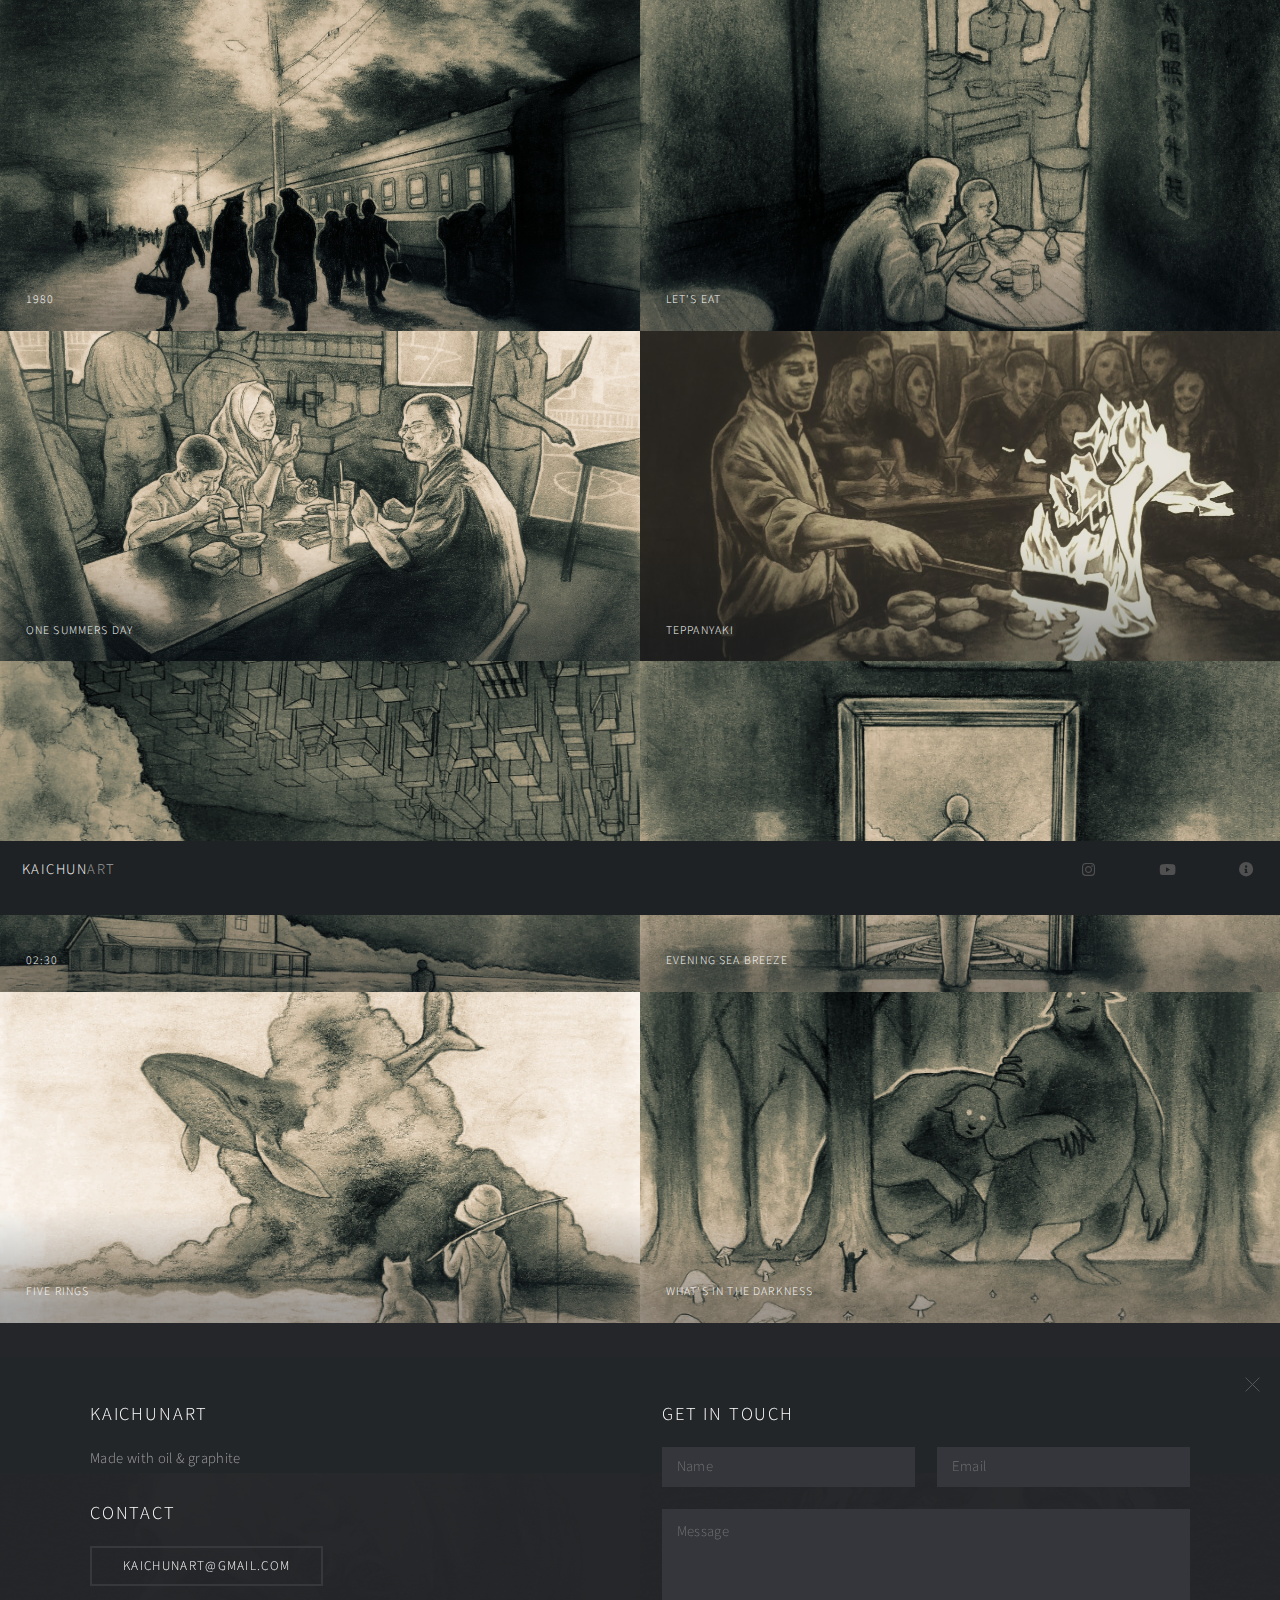
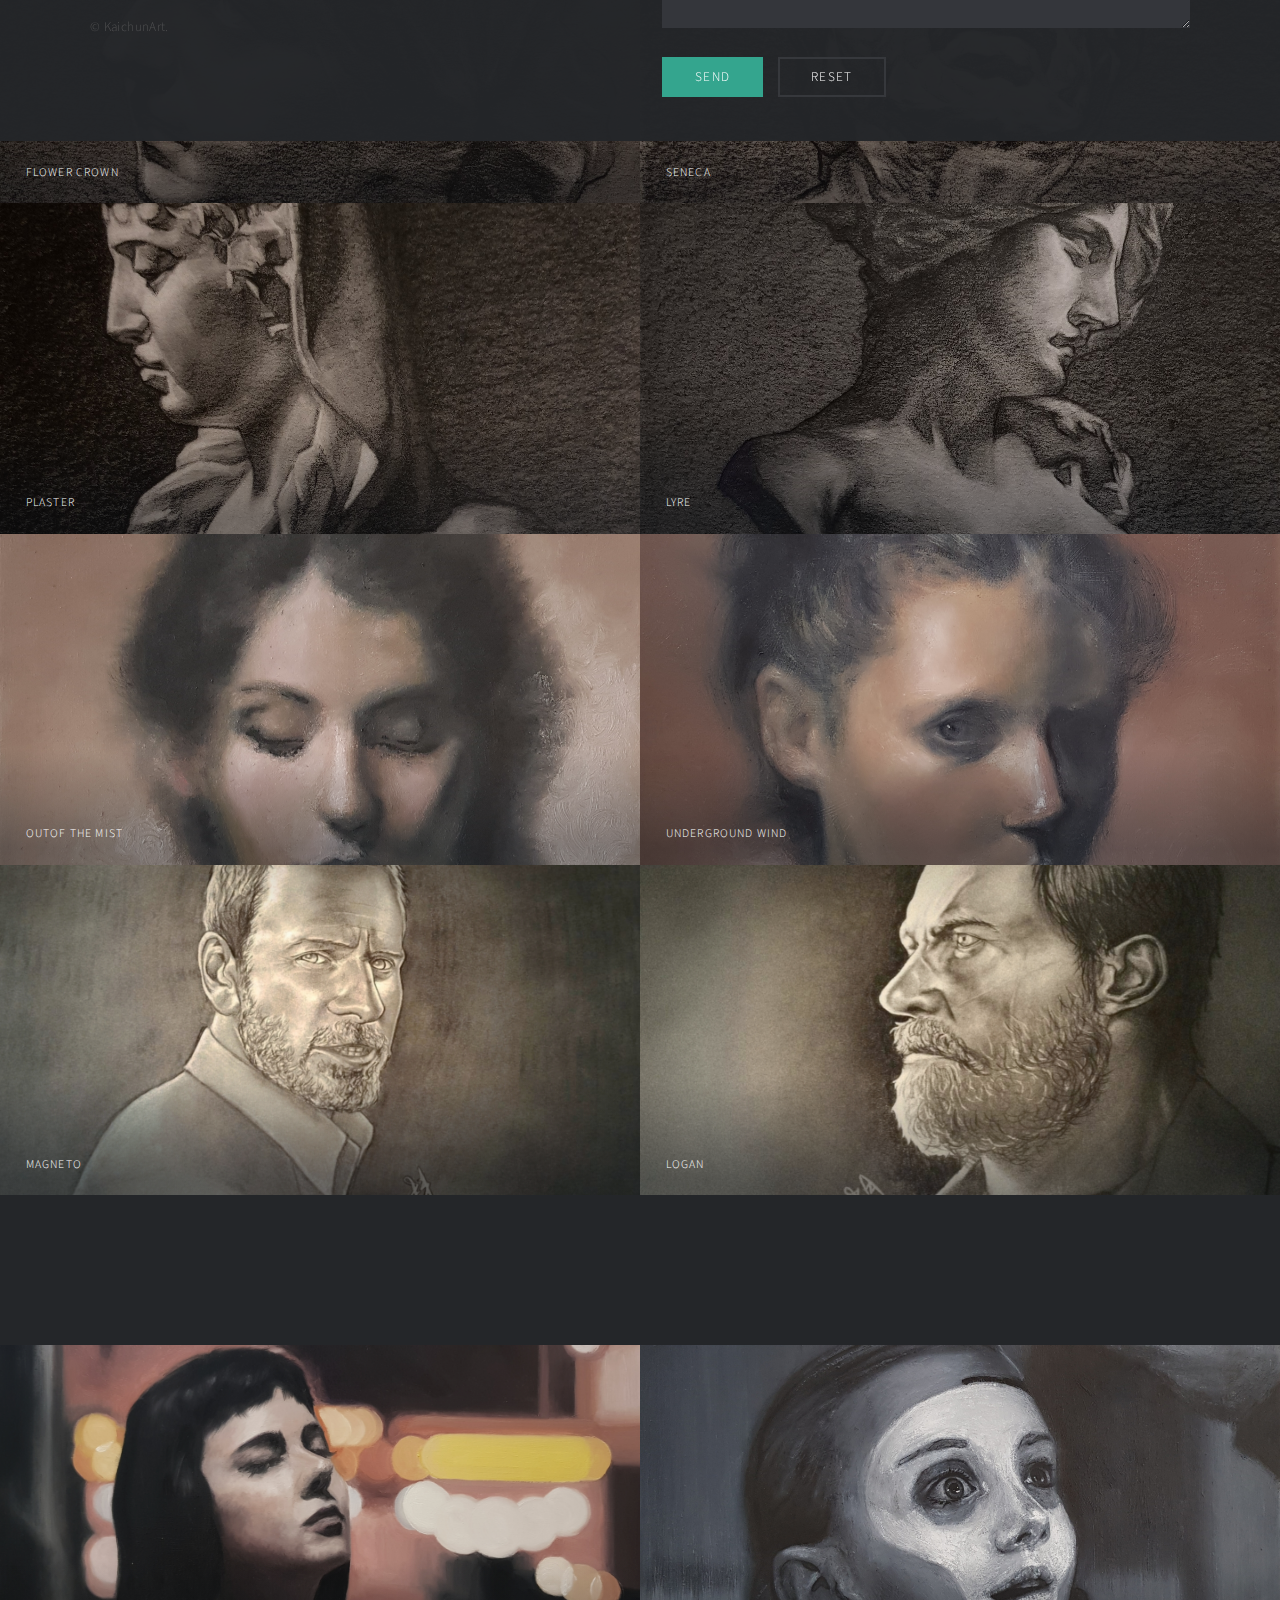
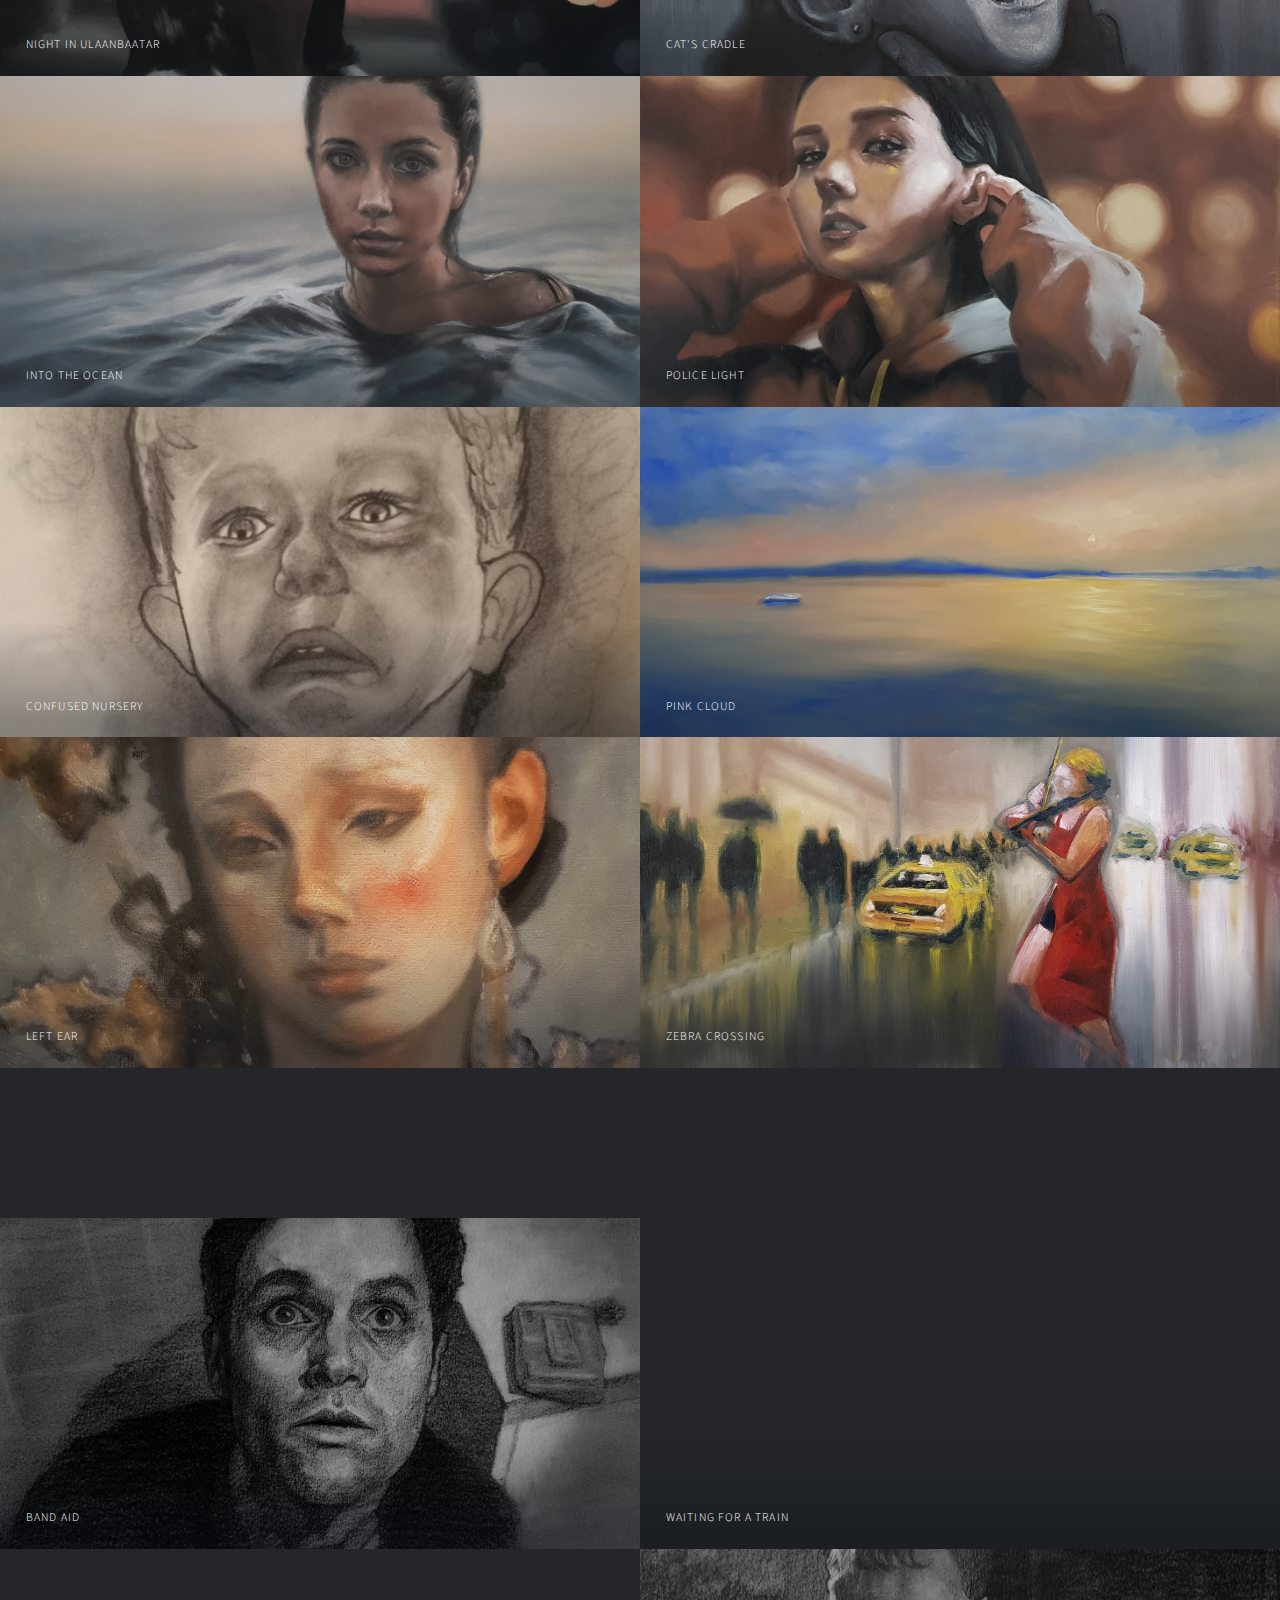
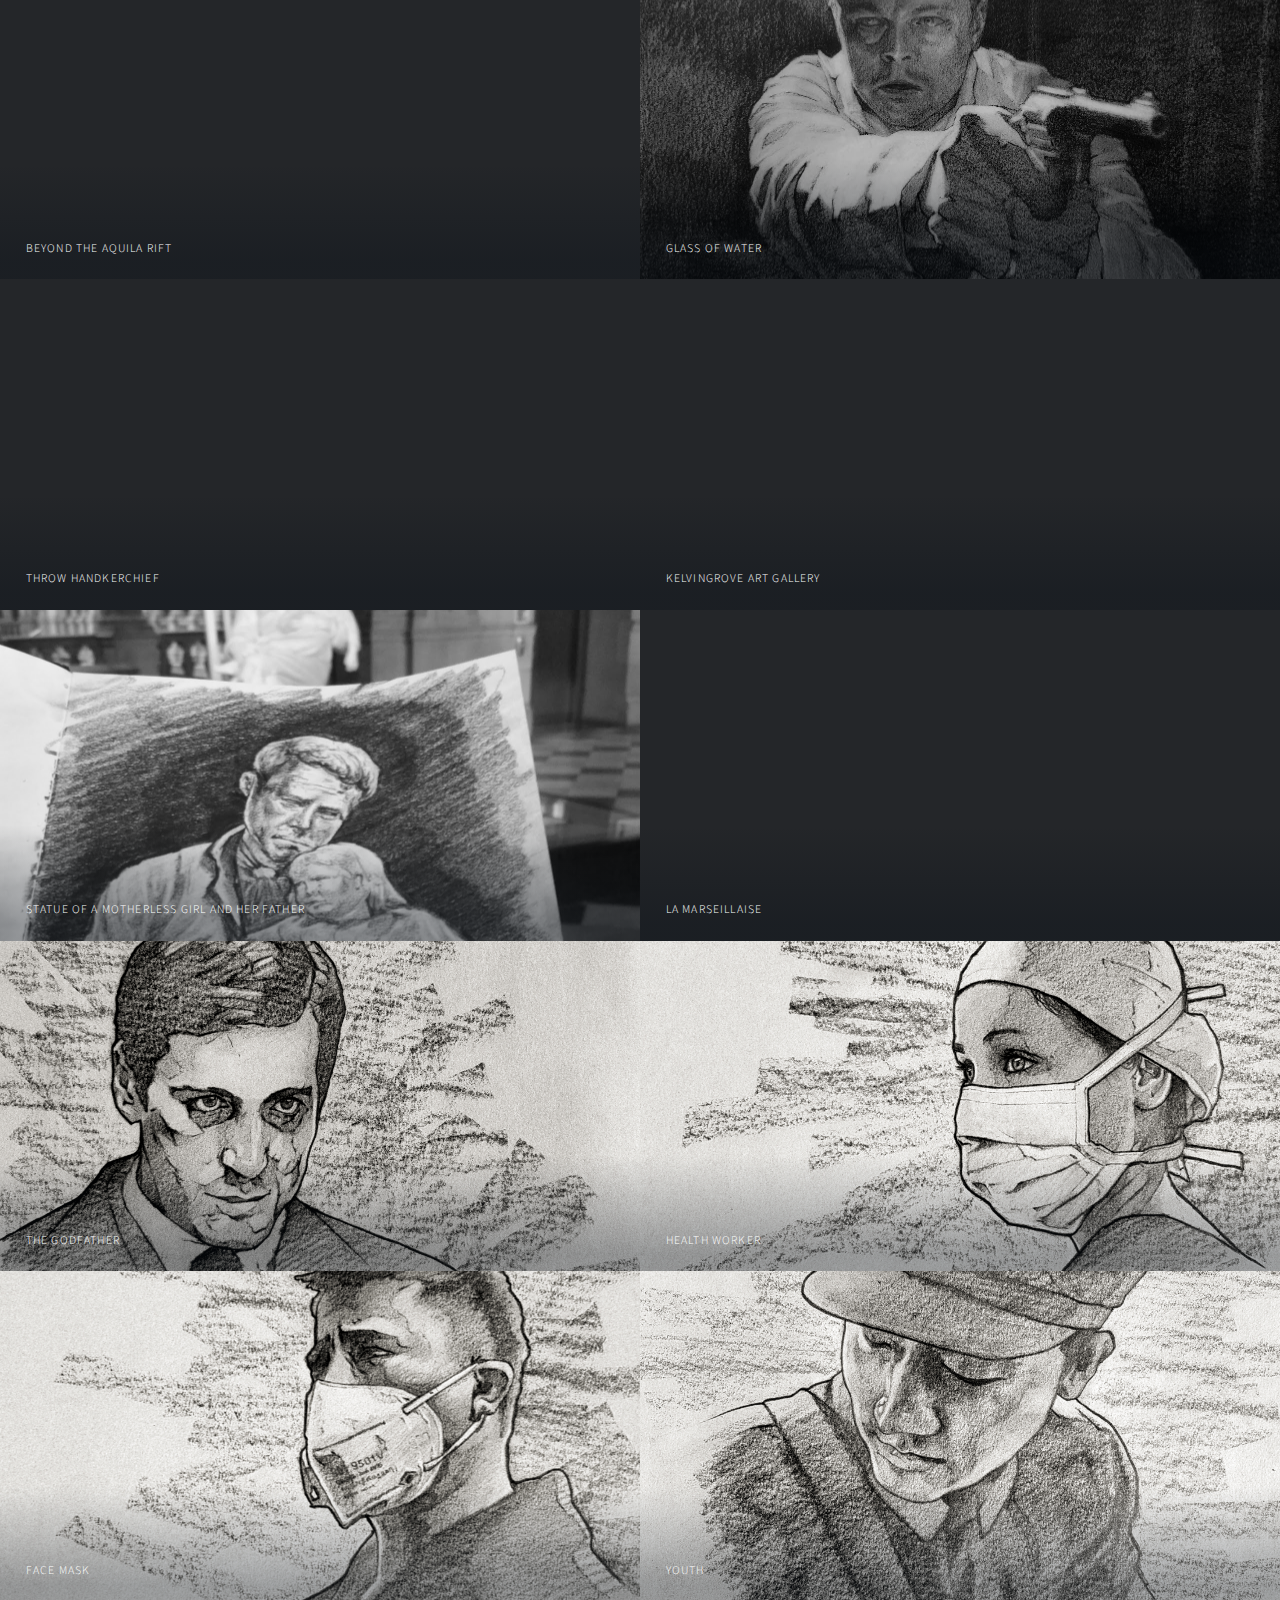
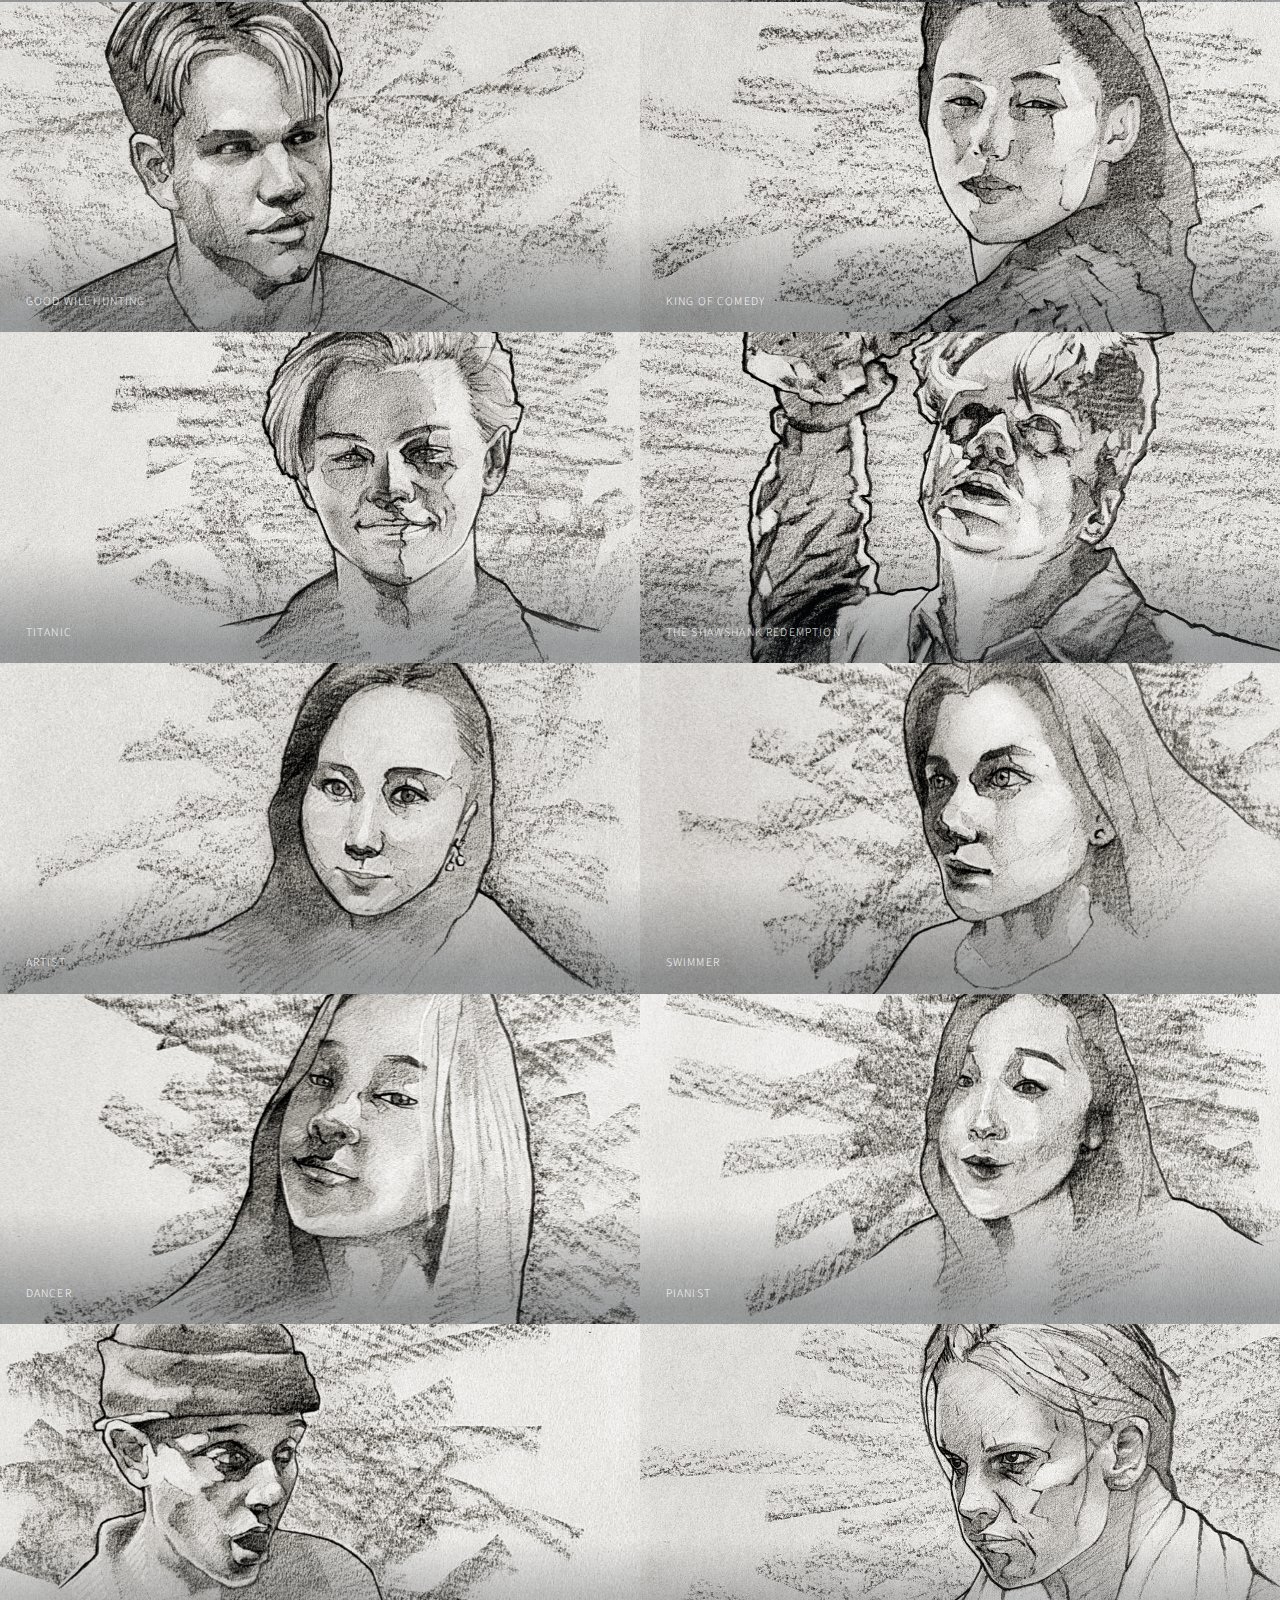
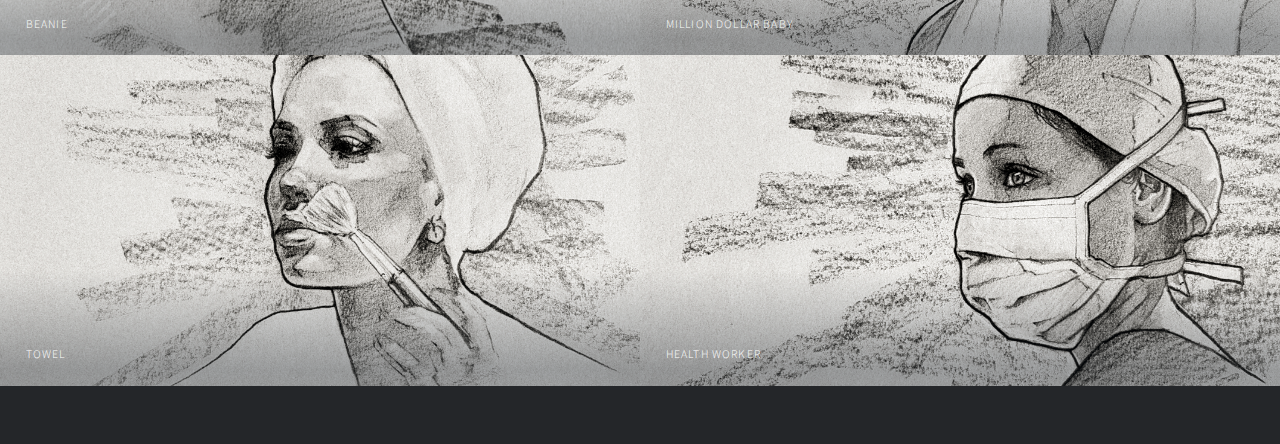
==== commit d2a27e8e: "feat: add website" ====
--- a/index.html
+++ b/index.html
@@ -1,327 +1,427 @@
 <!DOCTYPE HTML>
+
 <html>
 
 <head>
-    <title>Kaichun</title>
-    <meta charset="utf-8" />
-    <meta name="viewport" content="width=device-width, initial-scale=1, user-scalable=no" />
-    <link rel="stylesheet" href="assets/css/main.css" />
-    <noscript>
+	<title>KaichunArt</title>
+	<meta charset="utf-8" />
+	<meta name="viewport" content="width=device-width, initial-scale=1, user-scalable=no" />
+	<link rel="stylesheet" href="assets/css/main.css" />
+	<noscript>
 		<link rel="stylesheet" href="assets/css/noscript.css" />
 	</noscript>
 </head>
 
 <body class="is-preload">
 
-    <!-- Sidebar -->
-    <section id="sidebar">
-        <div class="inner">
-            <nav>
-                <ul>
-                    <li><a href="#intro">Home</a></li>
-                    <li><a href="#one">Projects</a></li>
-                    <li><a href="#two">Art</a></li>
-                    <li><a href="#three">Contact</a></li>
-                </ul>
-            </nav>
-        </div>
-    </section>
-
-    <!-- Wrapper -->
-    <div id="wrapper">
-
-        <!-- Intro -->
-        <section id="intro" class="wrapper style1 fullscreen fade-up">
-            <video autoplay muted loop id="myVideo">
-				<source src="videos/City.mp4" type="video/mp4">
+	<!-- Wrapper -->
+	<div id="wrapper">
+
+		<!-- Header -->
+		<header id="header">
+			<h1><a href="index.html"><strong>Kaichun</strong>Art</a></h1>
+			<nav>
+				<ul>
+					<li><a href="https://www.instagram.com/kaichunart/" class="icon brands fa-instagram"></span></a>
+					</li>
+					<li><a href="https://www.youtube.com/channel/UCV9Sgkdh-lftadqSJljblqA"
+							class="icon brands fa-youtube"></span></a></li>
+					<li><a href="#footer" class="icon solid fa-info-circle"></a></li>
+				</ul>
+			</nav>
+		</header>
+
+		<!-- Main -->
+
+
+		<div id="main">
+
+
+
+
+
+			<article class="thumb">
+				<a href="images/fulls/1980.jpg" class="image"><img src="images/thumbs/1980.jpg" alt="" /></a>
+				<h2>1980</h2>
+				<p>Nunc blandit nisi ligula magna sodales lectus elementum non. Integer id venenatis velit.</p>
+			</article>
+			<article class="thumb">
+				<a href="images/fulls/lets-eat.jpg" class="image"><img src="images/thumbs/lets-eat.jpg" alt="" /></a>
+				<h2>Let's eat</h2>
+				<p>Nunc blandit nisi ligula magna sodales lectus elementum non. Integer id venenatis velit.</p>
+			</article>
+			<article class="thumb">
+				<a href="images/fulls/one-summers-day.jpg" class="image"><img src="images/thumbs/one-summers-day.jpg"
+						alt="" /></a>
+				<h2>One summers day</h2>
+				<p>Nunc blandit nisi ligula magna sodales lectus elementum non. Integer id venenatis velit.</p>
+			</article>
+			<article class="thumb">
+				<a href="images/fulls/teppanyaki.jpg" class="image"><img src="images/thumbs/teppanyaki.jpg"
+						alt="" /></a>
+				<h2>Teppanyaki</h2>
+				<p>Nunc blandit nisi ligula magna sodales lectus elementum non. Integer id venenatis velit.</p>
+			</article>
+
+
+
+			<article class="thumb">
+				<a href="images/fulls/0230.jpg" class="image"><img src="images/thumbs/0230.jpg" alt="" /></a>
+				<h2>02:30</h2>
+				<p>Nunc blandit nisi ligula magna sodales lectus elementum non. Integer id venenatis velit.</p>
+			</article>
+			<article class="thumb">
+				<a href="images/fulls/evening-sea-breeze.jpg" class="image"><img
+						src="images/thumbs/evening-sea-breeze.jpg" alt="" /></a>
+				<h2>Evening sea breeze</h2>
+				<p>Nunc blandit nisi ligula magna sodales lectus elementum non. Integer id venenatis velit.</p>
+			</article>
+			<article class="thumb">
+				<a href="images/fulls/five-ring.jpg" class="image"><img src="images/thumbs/five-ring.jpg" alt="" /></a>
+				<h2>Five rings</h2>
+				<p>Nunc blandit nisi ligula magna sodales lectus elementum non. Integer id venenatis velit.</p>
+			</article>
+			<article class="thumb">
+				<a href="images/fulls/whats-in-the-darkness.jpg" class="image"><img
+						src="images/thumbs/whats-in-the-darkness.jpg" alt="" /></a>
+				<h2>What's in the darkness</h2>
+				<p>Nunc blandit nisi ligula magna sodales lectus elementum non. Integer id venenatis velit.</p>
+			</article>
+			<!-- First Video -->
+
+
+			<!-- Intro -->
+			<video autoplay muted loop id="myVideo">
+				<source src="videos/cats_cradle.mp4" type="video/mp4">
 			</video>
 
-            <div class="inner">
-                <h1>Kaichun Hu</h1>
-                <h3>Computer engineering student
-                <br></br> 
-                @ University of Glasgow
-                </h3>
-
-                <ul class="actions">
-                    <li><a href="#one" class="button scrolly">Current and past projects</a></li>
-                </ul>
-                <ul class="actions">
-                    <li><a href="https://github.com/kaichun10" target="_blank" class="button">GitHub</a></li>
-                </ul>
-                <ul class="actions">
-                    <li><a href="https://www.kaichunart.com/" target="_blank" class="button">Art Portfolio</a></li>
-                </ul>
-
-            </div>
-        </section>
-
-        <!-- One -->
-        <section id="one" class="wrapper style2 spotlights">
-
-
-            <div id="main">
-
-                <br></br>
-                <div class="content">
-					<div class="inner">
-						<h2>Current and past projects</h2>
-						<!--<p></p>-->
-					</div>
+
+
+			<article class="thumb">
+				<a href="images/fulls/flower-crown.jpg" class="image"><img src="images/thumbs/flower-crown.jpg"
+						alt="" /></a>
+				<h2>Flower crown</h2>
+				<p>Nunc blandit nisi ligula magna sodales lectus elementum non. Integer id venenatis velit.</p>
+			</article>
+			<article class="thumb">
+				<a href="images/fulls/seneca.jpg" class="image"><img src="images/thumbs/seneca.jpg" alt="" /></a>
+				<h2>Seneca</h2>
+				<p>Nunc blandit nisi ligula magna sodales lectus elementum non. Integer id venenatis velit.</p>
+			</article>
+			<article class="thumb">
+				<a href="images/fulls/plaster.jpg" class="image"><img src="images/thumbs/plaster.jpg" alt="" /></a>
+				<h2>Plaster</h2>
+				<p>Nunc blandit nisi ligula magna sodales lectus elementum non. Integer id venenatis velit.</p>
+			</article>
+			<article class="thumb">
+				<a href="images/fulls/lyre.jpg" class="image"><img src="images/thumbs/lyre.jpg" alt="" /></a>
+				<h2>Lyre</h2>
+				<p>Nunc blandit nisi ligula magna sodales lectus elementum non. Integer id venenatis velit.</p>
+			</article>
+
+
+
+			<article class="thumb">
+				<a href="images/fulls/outof-the-mist.jpg" class="image"><img src="images/thumbs/outof-the-mist.jpg"
+						alt="" /></a>
+				<h2>Outof the mist</h2>
+				<p>Nunc blandit nisi ligula magna sodales lectus elementum non. Integer id venenatis velit.</p>
+			</article>
+			<article class="thumb">
+				<a href="images/fulls/underground-wind.jpg" class="image"><img src="images/thumbs/underground-wind.jpg"
+						alt="" /></a>
+				<h2>Underground wind</h2>
+				<p>Nunc blandit nisi ligula magna sodales lectus elementum non. Integer id venenatis velit.</p>
+			</article>
+			<article class="thumb">
+				<a href="images/fulls/magneto.jpg" class="image"><img src="images/thumbs/magneto.jpg" alt="" /></a>
+				<h2>Magneto</h2>
+				<p>Nunc blandit nisi ligula magna sodales lectus elementum non. Integer id venenatis velit.</p>
+			</article>
+			<article class="thumb">
+				<a href="images/fulls/logan.jpg" class="image"><img src="images/thumbs/logan.jpg" alt="" /></a>
+				<h2>Logan</h2>
+				<p>Nunc blandit nisi ligula magna sodales lectus elementum non. Integer id venenatis velit.</p>
+			</article>
+			<!-- Second Video -->
+
+
+			<!-- Intro -->
+			<video autoplay muted loop id="myVideo">
+				<source src="videos/band_aid.mp4" type="video/mp4">
+			</video>
+
+
+
+			<article class="thumb">
+				<a href="images/fulls/night-in-ulaanbaatar.jpg" class="image"><img
+						src="images/thumbs/night-in-ulaanbaatar.jpg" alt="" /></a>
+				<h2>Night in Ulaanbaatar</h2>
+				<p>Nunc blandit nisi ligula magna sodales lectus elementum non. Integer id venenatis velit.</p>
+			</article>
+			<article class="thumb">
+				<a href="images/fulls/cats-cradle.jpg" class="image"><img src="images/thumbs/cats-cradle.jpg"
+						alt="" /></a>
+				<h2>Cat's cradle</h2>
+				<p>Nunc blandit nisi ligula magna sodales lectus elementum non. Integer id venenatis velit.</p>
+			</article>
+			<article class="thumb">
+				<a href="images/fulls/into-the-ocean.jpg" class="image"><img src="images/thumbs/into-the-ocean.jpg"
+						alt="" /></a>
+				<h2>Into the ocean</h2>
+				<p>Nunc blandit nisi ligula magna sodales lectus elementum non. Integer id venenatis velit.</p>
+			</article>
+			<article class="thumb">
+				<a href="images/fulls/police-lights.jpg" class="image"><img src="images/thumbs/police-lights.jpg"
+						alt="" /></a>
+				<h2>Police light</h2>
+				<p>Nunc blandit nisi ligula magna sodales lectus elementum non. Integer id venenatis velit.</p>
+			</article>
+
+
+
+			<article class="thumb">
+				<a href="images/fulls/confused-nursery.jpg" class="image"><img src="images/thumbs/confused-nursery.jpg"
+						alt="" /></a>
+				<h2>Confused nursery</h2>
+				<p>Nunc blandit nisi ligula magna sodales lectus elementum non. Integer id venenatis velit.</p>
+			</article>
+			<article class="thumb">
+				<a href="images/fulls/pink-cloud.jpg" class="image"><img src="images/thumbs/pink-cloud.jpg"
+						alt="" /></a>
+				<h2>Pink cloud</h2>
+				<p>Nunc blandit nisi ligula magna sodales lectus elementum non. Integer id venenatis velit.</p>
+			</article>
+			<article class="thumb">
+				<a href="images/fulls/left-ear.jpg" class="image"><img src="images/thumbs/left-ear.jpg" alt="" /></a>
+				<h2>Left ear</h2>
+				<p>Nunc blandit nisi ligula magna sodales lectus elementum non. Integer id venenatis velit.</p>
+			</article>
+			<article class="thumb">
+				<a href="images/fulls/zebra-crossing.jpg" class="image"><img src="images/thumbs/zebra-crossing.jpg"
+						alt="" /></a>
+				<h2>Zebra crossing</h2>
+				<p>Nunc blandit nisi ligula magna sodales lectus elementum non. Integer id venenatis velit.</p>
+			</article>
+			<!-- Third Video -->
+
+
+			<!-- Intro -->
+			<video autoplay muted loop id="myVideo">
+				<source src="videos/throw_handkerchief.mp4" type="video/mp4">
+			</video>
+
+
+
+			<article class="thumb">
+				<a href="images/fulls/band-aid.jpg" class="image"><img src="images/thumbs/band-aid.jpg" alt="" /></a>
+				<h2>Band aid</h2>
+				<p>Nunc blandit nisi ligula magna sodales lectus elementum non. Integer id venenatis velit.</p>
+			</article>
+			<article class="thumb">
+				<a href="images/fulls/waiting-for-a-train.jpg" class="image"><img
+						src="images/thumbs/waiting-for-a-train.jpg" alt="" /></a>
+				<h2>Waiting for a train</h2>
+				<p>Nunc blandit nisi ligula magna sodales lectus elementum non. Integer id venenatis velit.</p>
+			</article>
+			<article class="thumb">
+				<a href="images/fulls/beyond-the-aquila-rift.jpg" class="image"><img
+						src="images/thumbs/beyond-the-aquila-rift.jpg" alt="" /></a>
+				<h2>Beyond the aquila rift</h2>
+				<p>Nunc blandit nisi ligula magna sodales lectus elementum non. Integer id venenatis velit.</p>
+			</article>
+			<article class="thumb">
+				<a href="images/fulls/glass-of-water.jpg" class="image"><img src="images/thumbs/glass-of-water.jpg"
+						alt="" /></a>
+				<h2>Glass of water</h2>
+				<p>Nunc blandit nisi ligula magna sodales lectus elementum non. Integer id venenatis velit.</p>
+			</article>
+
+
+
+			<article class="thumb">
+				<a href="images/fulls/throw-handkerchief.jpg" class="image"><img
+						src="images/thumbs/throw-handkerchief.jpg" alt="" /></a>
+				<h2>Throw handkerchief</h2>
+				<p>Nunc blandit nisi ligula magna sodales lectus elementum non. Integer id venenatis velit.</p>
+			</article>
+			<article class="thumb">
+				<a href="images/fulls/kelvingrove-art-gallery.jpg" class="image"><img
+						src="images/thumbs/kelvingrove-art-gallery.jpg" alt="" /></a>
+				<h2>Kelvingrove art gallery</h2>
+				<p>Nunc blandit nisi ligula magna sodales lectus elementum non. Integer id venenatis velit.</p>
+			</article>
+			<article class="thumb">
+				<a href="images/fulls/statue-of-a-motherless-girl-and-her-father.jpg" class="image"><img
+						src="images/thumbs/statue-of-a-motherless-girl-and-her-father.jpg" alt="" /></a>
+				<h2>Statue of a motherless girl and her father</h2>
+				<p>Nunc blandit nisi ligula magna sodales lectus elementum non. Integer id venenatis velit.</p>
+			</article>
+			<article class="thumb">
+				<a href="images/fulls/la-marseillaise.jpg" class="image"><img src="images/thumbs/la-marseillaise.jpg"
+						alt="" /></a>
+				<h2>La marseillaise</h2>
+				<p>Nunc blandit nisi ligula magna sodales lectus elementum non. Integer id venenatis velit.</p>
+			</article>
+
+
+
+
+			<article class="thumb">
+				<a href="images/fulls/the-godfather.jpg" class="image"><img src="images/thumbs/the-godfather.jpg"
+						alt="" /></a>
+				<h2>The Godfather</h2>
+				<p>Nunc blandit nisi ligula magna sodales lectus elementum non. Integer id venenatis velit.</p>
+			</article>
+			<article class="thumb">
+				<a href="images/fulls/health-worker.jpg" class="image"><img src="images/thumbs/health-worker.jpg"
+						alt="" /></a>
+				<h2>Health worker</h2>
+				<p>Nunc blandit nisi ligula magna sodales lectus elementum non. Integer id venenatis velit.</p>
+			</article>
+			<article class="thumb">
+				<a href="images/fulls/face-mask.jpg" class="image"><img src="images/thumbs/face-mask.jpg" alt="" /></a>
+				<h2>Face mask</h2>
+				<p>Nunc blandit nisi ligula magna sodales lectus elementum non. Integer id venenatis velit.</p>
+			</article>
+			<article class="thumb">
+				<a href="images/fulls/youth.jpg" class="image"><img src="images/thumbs/youth.jpg" alt="" /></a>
+				<h2>Youth</h2>
+				<p>Nunc blandit nisi ligula magna sodales lectus elementum non. Integer id venenatis velit.</p>
+			</article>
+
+
+
+			<article class="thumb">
+				<a href="images/fulls/good-will-hunting.jpg" class="image"><img
+						src="images/thumbs/good-will-hunting.jpg" alt="" /></a>
+				<h2>Good will hunting</h2>
+				<p>Nunc blandit nisi ligula magna sodales lectus elementum non. Integer id venenatis velit.</p>
+			</article>
+			<article class="thumb">
+				<a href="images/fulls/king-of-comedy.jpg" class="image"><img src="images/thumbs/king-of-comedy.jpg"
+						alt="" /></a>
+				<h2>King of comedy</h2>
+				<p>Nunc blandit nisi ligula magna sodales lectus elementum non. Integer id venenatis velit.</p>
+			</article>
+			<article class="thumb">
+				<a href="images/fulls/titanic.jpg" class="image"><img src="images/thumbs/titanic.jpg" alt="" /></a>
+				<h2>Titanic</h2>
+				<p>Nunc blandit nisi ligula magna sodales lectus elementum non. Integer id venenatis velit.</p>
+			</article>
+			<article class="thumb">
+				<a href="images/fulls/the-shawshank-redemption.jpg" class="image"><img
+						src="images/thumbs/the-shawshank-redemption.jpg" alt="" /></a>
+				<h2>The Shawshank Redemption</h2>
+				<p>Nunc blandit nisi ligula magna sodales lectus elementum non. Integer id venenatis velit.</p>
+			</article>
+
+
+
+			<article class="thumb">
+				<a href="images/fulls/artist.jpg" class="image"><img src="images/thumbs/artist.jpg" alt="" /></a>
+				<h2>Artist</h2>
+				<p>Nunc blandit nisi ligula magna sodales lectus elementum non. Integer id venenatis velit.</p>
+			</article>
+			<article class="thumb">
+				<a href="images/fulls/swimmer.jpg" class="image"><img src="images/thumbs/swimmer.jpg" alt="" /></a>
+				<h2>Swimmer</h2>
+				<p>Nunc blandit nisi ligula magna sodales lectus elementum non. Integer id venenatis velit.</p>
+			</article>
+			<article class="thumb">
+				<a href="images/fulls/dancer.jpg" class="image"><img src="images/thumbs/dancer.jpg" alt="" /></a>
+				<h2>Dancer</h2>
+				<p>Nunc blandit nisi ligula magna sodales lectus elementum non. Integer id venenatis velit.</p>
+			</article>
+			<article class="thumb">
+				<a href="images/fulls/pianist.jpg" class="image"><img src="images/thumbs/pianist.jpg" alt="" /></a>
+				<h2>Pianist</h2>
+				<p>Nunc blandit nisi ligula magna sodales lectus elementum non. Integer id venenatis velit.</p>
+			</article>
+
+
+
+			<article class="thumb">
+				<a href="images/fulls/beanie.jpg" class="image"><img src="images/thumbs/beanie.jpg" alt="" /></a>
+				<h2>Beanie</h2>
+				<p>Nunc blandit nisi ligula magna sodales lectus elementum non. Integer id venenatis velit.</p>
+			</article>
+			<article class="thumb">
+				<a href="images/fulls/million-dollar-baby.jpg" class="image"><img
+						src="images/thumbs/million-dollar-baby.jpg" alt="" /></a>
+				<h2>Million dollar baby</h2>
+				<p>Nunc blandit nisi ligula magna sodales lectus elementum non. Integer id venenatis velit.</p>
+			</article>
+			<article class="thumb">
+				<a href="images/fulls/towel.jpg" class="image"><img src="images/thumbs/towel.jpg" alt="" /></a>
+				<h2>Towel</h2>
+				<p>Nunc blandit nisi ligula magna sodales lectus elementum non. Integer id venenatis velit.</p>
+			</article>
+			<article class="thumb">
+				<a href="images/fulls/health-worker.jpg" class="image"><img src="images/thumbs/health-worker.jpg"
+						alt="" /></a>
+				<h2>Health worker</h2>
+				<p>Nunc blandit nisi ligula magna sodales lectus elementum non. Integer id venenatis velit.</p>
+			</article>
+		</div>
+
+		<!-- Footer -->
+		<footer id="footer" class="panel">
+			<div class="inner split">
+				<div>
+					<section>
+						<h2>KaichunArt</h2>
+						<p>Made with oil & graphite</p>
+					</section>
+					<section>
+
+						<h2>Contact</h2>
+						<ul class="actions">
+							<div class="inner">
+								<li><a href="mailto:kaichunhu10@outlook.com" class="button">kaichunart@gmail.com</a>
+								</li>
+							</div>
+						</ul>
+
+					</section>
+					<p class="copyright">
+						&copy; KaichunArt</a>.
+					</p>
 				</div>
-
-                <section id="one" class="tiles">
-
-                    <article>
-                        <span class="image">
-							<img src="images/pic02.jpg" alt="" />
-						</span>
-                        <header class="major">
-                            <h4>VGA color picker</h4>
-                            <br></br>
-                            <!--<p>Using BRAM to store and display 24-bit RGB color from hexadecimal input.</p>-->
-                            <ul class="actions">
-                                <li><a href="https://github.com/kaichun10/VGA-ColorPicker" target="_blank" class="button">view VHDL</a>
-                                </li>
-                                <li><a href="https://www.youtube.com/watch?v=D_EPlZ3a8Pw" target="_blank" class="button">video
-										demonstration</a></li>
-                            </ul>
-                        </header>
-                    </article>
-
-                    <article>
-                        <span class="image">
-							<img src="images/pic01.jpg" alt="" />
-						</span>
-                        <header class="major">
-                            <h4>OpenCL driver</h4>
-                            <br></br>
-                            <!--<p>Simple host-side driver to interact with an OpenCL-compliant device. (e.g. GPU or FPGA)
-							</p>-->
-                            <ul class="actions">
-                                <li><a href="https://github.com/kaichun10/RaspberryPi-OpenCL-Driver" target="_blank" class="button">view Code</a></li>
-                                <li><a href="https://www.youtube.com/watch?v=5_DzkrMDxnc" target="_blank" class="button">QEMU emulation</a></li>
-                            </ul>
-                        </header>
-                    </article>
-
-                    <article>
-                        <span class="image">
-							<img src="images/pic03.jpg" alt="" />
-						</span>
-                        <header class="major">
-                            <h4>Heart rate sensor</h4>
-                            <br></br>
-                            <!--<p>Custom made credit card size PCB measuring heart rate using LED and photodiode through
-								op-amp
-								and
-								FRDM-kl25z microcontroller.</p>-->
-                            <ul class="actions">
-                                <li><a href="https://github.com/kaichun10/Heart-Rate-Sensor" target="_blank" class="button">view design</a>
-                                </li>
-                                <li><a href="https://github.com/kaichun10/Heart-Rate-Sensor/blob/main/VGroupVSchematic_EDP2.pdf" target="_blank" class="button">schematic diagram</a></li>
-                            </ul>
-                        </header>
-                    </article>
-
-
-
-
-
-
-
-
-
-
-                    <article>
-                        <span class="image">
-							<img src="images/Xilinx.jpg" alt="" />
-						</span>
-                        <header class="major">
-                            <h4>Opal Kelly XEM6310</h4>
-                            <br></br>
-                            <ul class="actions">
-                                <!--<li><a href="https://github.com/kaichun10/OpalKelly-XEM6310" class="button">simple counter</a></li>-->
-                                <li><a href="https://www.youtube.com/watch?v=sqyJVjWYPRE" target="_blank" class="button">ISE simulation</a></li>
-                            </ul>
-                        </header>
-                    </article>
-
-                    <article>
-                        <span class="image">
-							<img src="images/gitlab-runner.jpg" alt="" />
-						</span>
-                        <header class="major">
-                            <h4>Set up GitLab runner</h4>
-                            <br></br>
-                            <ul class="actions">
-                                <li><a href="https://www.youtube.com/watch?v=YLt1fnEq66U" target="_blank" class="button">setup Runner</a></li>
-                            </ul>
-                        </header>
-                    </article>
-
-                    <!--
-                    <article>
-                        <span class="image">
-							<img src="images/SimVision.jpg" alt="" />
-						</span>
-                        <header class="major">
-                            <h4>Simulation in Cadence SimVision</h4>
-                            <br></br>
-                            <ul class="actions">
-                                <li><a href="https://www.youtube.com/watch?v=sJV8FFTZp4o" class="button">Cadence NCLaunch</a></li>
-                            </ul>
-                        </header>
-                    </article>
-                    -->
-                    
-                    <article>
-                        <span class="image">
-							<img src="images/github-pages.jpg" alt="" />
-						</span>
-                        <header class="major">
-                            <h4>Free hosting on GitHub Pages</h4>
-                            <br></br>
-                            <ul class="actions">
-                                <li><a href="https://github.com/kaichun10/KaichunArt/tree/feat_github-pages" target="_blank" class="button">view HTML CSS & JS</a></li>
-                            </ul>
-                        </header>
-                    </article>
-                    
-
-
-
-
-
-
-
-                    
-
-                 <!--   
-                    <article>
-                        <span class="image">
-							<img src="images/KaichunArt.gif" alt="" />
-						</span>
-                        <header class="major">
-                            <h4>Art Portfolio</h4>
-                            <br></br>
-                            <ul class="actions">
-                                <li><a href="https://www.youtube.com/channel/UCV9Sgkdh-lftadqSJljblqA" class="button">view
-										timelapse</a></li>
-                            </ul>
-                        </header>
-                    </article>
-                -->
-
-                </section>
-            </div>
-
-            <!--
-			<section>
-				<a href="#" class="image"><img src="images/Art.jpg" alt="" data-position="25% 25%" /></a>
-				<div class="content">
-					<div class="inner">
-						<h2>Art Portfolio</h2>
-						<p>Made with oil & graphite and mainly consists of lockdown art.</p>
-						<ul class="actions">
-							<li><a href="https://www.kaichunart.com/" class="button">visit gallery</a>
-							</li>
-						</ul>
-						<ul class="actions">
-							<li><a href="https://www.youtube.com/channel/UCV9Sgkdh-lftadqSJljblqA" class="button">view
-									timelapse</a></li>
-						</ul>
-					</div>
+				<div>
+					<section>
+						<h2>Get in touch</h2>
+						<form method="post" action="#">
+							<div class="fields">
+								<div class="field half">
+									<input type="text" name="name" id="name" placeholder="Name" />
+								</div>
+								<div class="field half">
+									<input type="text" name="email" id="email" placeholder="Email" />
+								</div>
+								<div class="field">
+									<textarea name="message" id="message" rows="4" placeholder="Message"></textarea>
+								</div>
+							</div>
+							<ul class="actions">
+								<li><input type="submit" value="Send" class="primary" /></li>
+								<li><input type="reset" value="Reset" /></li>
+							</ul>
+						</form>
+					</section>
 				</div>
-			</section>
-			-->
-        </section>
-
-
-
-        <!-- two -->
-        <section id="two" class="wrapper style2 spotlights">
-            <div id="main">
-                <br></br>
- 
-                <div class="content">
-					<div class="inner">
-						<h2>Art Portfolio</h2>
-
-					</div>
-				</div>
-
-                <section id="two" class="tiles">
-                    <article>
-                        <span class="image">
-							<img src="images/KaichunArt.gif" alt="" />
-						</span>
-                        <header class="major">
-                        <ul class="actions">
-							<li><a href="https://www.kaichunart.com/" target="_blank" class="button">view gallery</a></li>
-                            <li><a href="https://www.youtube.com/channel/UCV9Sgkdh-lftadqSJljblqA" target="_blank" class="button">watch timelapse</a></li>
-						</ul>
-                        </header>
-                    </article>
-                </section>
-
-                <br></br>
-                <br></br>
-                <br></br>
-                <br></br>
-                <br></br>
-                <br></br>
-                <br></br>
-
-            </div>
-        </section>
-
-
-        <!-- Three -->
-        <section id="three" class="wrapper style1 fade-up">
-            <div class="inner">
-                <!---->
-                <!--<div class="split style1">-->
-                        <ul class="contact">
-                            <li>
-
-                                <ul class="icons">
-                                    <ul class="actions">
-                                        <div class="inner">
-
-                                            <h1>Contact</h1>
-
-                                            <li><a href="mailto:kaichunhu10@outlook.com" class="button">kaichunhu10@outlook.com</a></li>
-
-                                        </div>
-                                    </ul>
-                                </ul>
-                            </li>
-                        </ul>
-
-                </div>
-            </div>
-        </section>
-
-    </div>
-
-    <!-- Footer -->
-    <footer id="footer" class="wrapper style1-alt">
-        <div class="inner">
-            <ul class="menu">
-                <li>&copy; Kaichun Hu</li>
-            </ul>
-        </div>
-    </footer>
-
-    <!-- Scripts -->
-    <script src="assets/js/jquery.min.js"></script>
-    <script src="assets/js/jquery.scrollex.min.js"></script>
-    <script src="assets/js/jquery.scrolly.min.js"></script>
-    <script src="assets/js/browser.min.js"></script>
-    <script src="assets/js/breakpoints.min.js"></script>
-    <script src="assets/js/util.js"></script>
-    <script src="assets/js/main.js"></script>
+			</div>
+		</footer>
+
+	</div>
+
+	<!-- Scripts -->
+	<script src="assets/js/jquery.min.js"></script>
+	<script src="assets/js/jquery.poptrox.min.js"></script>
+	<script src="assets/js/browser.min.js"></script>
+	<script src="assets/js/breakpoints.min.js"></script>
+	<script src="assets/js/util.js"></script>
+	<script src="assets/js/main.js"></script>
 
 </body>
 
--- a/assets/css/main.css
+++ b/assets/css/main.css
@@ -1,133 +1,118 @@
 @import url(fontawesome-all.min.css);
-
-html,
-body,
-div,
-span,
-applet,
-object,
-iframe,
-h1,
-h2,
-h3,
-h4,
-h5,
-h6,
-p,
-blockquote,
-pre,
-a,
-abbr,
-acronym,
-address,
-big,
-cite,
-code,
-del,
-dfn,
-em,
-img,
-ins,
-kbd,
-q,
-s,
-samp,
-small,
-strike,
-strong,
-sub,
-sup,
-tt,
-var,
-b,
-u,
-i,
-center,
-dl,
-dt,
-dd,
-ol,
-ul,
-li,
-fieldset,
-form,
-label,
-legend,
-table,
-caption,
-tbody,
-tfoot,
-thead,
-tr,
-th,
-td,
-article,
-aside,
-canvas,
-details,
-embed,
-figure,
-figcaption,
-footer,
-header,
-hgroup,
-menu,
-nav,
-output,
-ruby,
-section,
-summary,
-time,
-mark,
-audio,
-video {
-	margin        : 0;
-	padding       : 0;
-	border        : 0;
-	font-size     : 100%;
-	font          : inherit;
-	vertical-align: baseline;
+@import url("https://fonts.googleapis.com/css?family=Source+Sans+Pro:300,300italic,400,400italic");
+
+/*
+	Multiverse by HTML5 UP
+	html5up.net | @ajlkn
+	Free for personal and commercial use under the CCA 3.0 license (html5up.net/license)
+*/
+
+@-moz-keyframes spinner {
+	0% {
+		-moz-transform: rotate(0deg);
+		-webkit-transform: rotate(0deg);
+		-ms-transform: rotate(0deg);
+		transform: rotate(0deg);
+	}
+
+	100% {
+		-moz-transform: rotate(359deg);
+		-webkit-transform: rotate(359deg);
+		-ms-transform: rotate(359deg);
+		transform: rotate(359deg);
+	}
 }
 
-article,
-aside,
-details,
-figcaption,
-figure,
-footer,
-header,
-hgroup,
-menu,
-nav,
-section {
-	display: block;
+@-webkit-keyframes spinner {
+	0% {
+		-moz-transform: rotate(0deg);
+		-webkit-transform: rotate(0deg);
+		-ms-transform: rotate(0deg);
+		transform: rotate(0deg);
+	}
+
+	100% {
+		-moz-transform: rotate(359deg);
+		-webkit-transform: rotate(359deg);
+		-ms-transform: rotate(359deg);
+		transform: rotate(359deg);
+	}
 }
+
+@-ms-keyframes spinner {
+	0% {
+		-moz-transform: rotate(0deg);
+		-webkit-transform: rotate(0deg);
+		-ms-transform: rotate(0deg);
+		transform: rotate(0deg);
+	}
+
+	100% {
+		-moz-transform: rotate(359deg);
+		-webkit-transform: rotate(359deg);
+		-ms-transform: rotate(359deg);
+		transform: rotate(359deg);
+	}
+}
+
+@keyframes spinner {
+	0% {
+		-moz-transform: rotate(0deg);
+		-webkit-transform: rotate(0deg);
+		-ms-transform: rotate(0deg);
+		transform: rotate(0deg);
+	}
+
+	100% {
+		-moz-transform: rotate(359deg);
+		-webkit-transform: rotate(359deg);
+		-ms-transform: rotate(359deg);
+		transform: rotate(359deg);
+	}
+}
+
+html, body, div, span, applet, object,
+iframe, h1, h2, h3, h4, h5, h6, p, blockquote,
+pre, a, abbr, acronym, address, big, cite,
+code, del, dfn, em, img, ins, kbd, q, s, samp,
+small, strike, strong, sub, sup, tt, var, b,
+u, i, center, dl, dt, dd, ol, ul, li, fieldset,
+form, label, legend, table, caption, tbody,
+tfoot, thead, tr, th, td, article, aside,
+canvas, details, embed, figure, figcaption,
+footer, header, hgroup, menu, nav, output, ruby,
+section, summary, time, mark, audio, video {
+	margin: 0;
+	padding: 0;
+	border: 0;
+	font-size: 100%;
+	font: inherit;
+	vertical-align: baseline;}
+
+article, aside, details, figcaption, figure,
+footer, header, hgroup, menu, nav, section {
+	display: block;}
 
 body {
 	line-height: 1;
 }
 
-ol,
-ul {
+ol, ul {
 	list-style: none;
 }
 
-blockquote,
-q {
+blockquote, q {
 	quotes: none;
 }
 
-blockquote:before,
-blockquote:after,
-q:before,
-q:after {
-	content: '';
-	content: none;
-}
+	blockquote:before, blockquote:after, q:before, q:after {
+		content: '';
+		content: none;
+	}
 
 table {
 	border-collapse: collapse;
-	border-spacing : 0;
+	border-spacing: 0;
 }
 
 body {
@@ -136,4120 +121,1935 @@
 
 mark {
 	background-color: transparent;
-	color           : inherit;
+	color: inherit;
 }
 
 input::-moz-focus-inner {
-	border : 0;
+	border: 0;
 	padding: 0;
 }
 
-input,
-select,
-textarea {
-	-moz-appearance   : none;
+input, select, textarea {
+	-moz-appearance: none;
 	-webkit-appearance: none;
-	-ms-appearance    : none;
-	appearance        : none;
+	-ms-appearance: none;
+	appearance: none;
 }
 
 /* Basic */
 
-@-ms-viewport {
-	width: device-width;
-}
-
-body {
-	-ms-overflow-style: scrollbar;
-}
-
-@media screen and (max-width: 480px) {
-
-	html,
+	@-ms-viewport {
+		width: device-width;
+	}
+
 	body {
-		min-width: 320px;
-	}
-
-}
-
-html {
-	box-sizing: border-box;
-}
-
-*,
-*:before,
-*:after {
-	box-sizing: inherit;
-}
-
-body {
-	background: #312450;
-}
-
-body.is-preload *,
-body.is-preload *:before,
-body.is-preload *:after {
-	-moz-animation    : none !important;
-	-webkit-animation : none !important;
-	-ms-animation     : none !important;
-	animation         : none !important;
-	-moz-transition   : none !important;
-	-webkit-transition: none !important;
-	-ms-transition    : none !important;
-	transition        : none !important;
-}
+		-ms-overflow-style: scrollbar;
+	}
+
+	@media screen and (max-width: 480px) {
+
+		html, body {
+			min-width: 320px;
+		}
+
+	}
+
+	html {
+		box-sizing: border-box;
+	}
+
+	*, *:before, *:after {
+		box-sizing: inherit;
+	}
+
+	body {
+		background: #242629;
+	}
+
+		body.is-preload *, body.is-preload *:before, body.is-preload *:after {
+			-moz-animation: none !important;
+			-webkit-animation: none !important;
+			-ms-animation: none !important;
+			animation: none !important;
+			-moz-transition: none !important;
+			-webkit-transition: none !important;
+			-ms-transition: none !important;
+			transition: none !important;
+		}
+
+		body.is-resizing *, body.is-resizing *:before, body.is-resizing *:after {
+			-moz-animation: none !important;
+			-webkit-animation: none !important;
+			-ms-animation: none !important;
+			animation: none !important;
+			-moz-transition: none !important;
+			-webkit-transition: none !important;
+			-ms-transition: none !important;
+			transition: none !important;
+		}
 
 /* Type */
 
-body,
-input,
-select,
-textarea {
-	color      : rgba(255, 255, 255, 0.55);
-	font-family: Arial, Helvetica, sans-serif;
-	font-size  : 16.5pt;
-	font-weight: normal;
-	line-height: 1.75;
-}
-
-@media screen and (max-width: 1680px) {
-
-	body,
-	input,
+	body, input, select, textarea {
+		color: #a0a0a1;
+		font-family: "Source Sans Pro", Helvetica, sans-serif;
+		font-size: 15pt;
+		font-weight: 300;
+		letter-spacing: 0.025em;
+		line-height: 1.65;
+	}
+
+		@media screen and (max-width: 1680px) {
+
+			body, input, select, textarea {
+				font-size: 11pt;
+			}
+
+		}
+
+	a {
+		-moz-transition: color 0.2s ease-in-out, border-bottom-color 0.2s ease-in-out;
+		-webkit-transition: color 0.2s ease-in-out, border-bottom-color 0.2s ease-in-out;
+		-ms-transition: color 0.2s ease-in-out, border-bottom-color 0.2s ease-in-out;
+		transition: color 0.2s ease-in-out, border-bottom-color 0.2s ease-in-out;
+		border-bottom: dotted 1px;
+		color: #34a58e;
+		text-decoration: none;
+	}
+
+		a:hover {
+			border-bottom-color: transparent;
+			color: #34a58e !important;
+		}
+
+	strong, b {
+		color: #ffffff;
+		font-weight: 300;
+	}
+
+	em, i {
+		font-style: italic;
+	}
+
+	p {
+		margin: 0 0 2em 0;
+	}
+
+	h1, h2, h3, h4, h5, h6 {
+		color: #ffffff;
+		font-weight: 300;
+		letter-spacing: 0.1em;
+		line-height: 1.5;
+		margin: 0 0 1em 0;
+		text-transform: uppercase;
+	}
+
+		h1 a, h2 a, h3 a, h4 a, h5 a, h6 a {
+			color: inherit;
+			text-decoration: none;
+		}
+
+	h1 {
+		font-size: 2em;
+	}
+
+	h2 {
+		font-size: 1.25em;
+	}
+
+	h3 {
+		font-size: 1.1em;
+	}
+
+	h4 {
+		font-size: 1em;
+	}
+
+	h5 {
+		font-size: 0.9em;
+	}
+
+	h6 {
+		font-size: 0.7em;
+	}
+
+	@media screen and (max-width: 736px) {
+
+		h2 {
+			font-size: 1em;
+		}
+
+		h3 {
+			font-size: 0.9em;
+		}
+
+		h4 {
+			font-size: 0.8em;
+		}
+
+		h5 {
+			font-size: 0.7em;
+		}
+
+		h6 {
+			font-size: 0.7em;
+		}
+
+	}
+
+	sub {
+		font-size: 0.8em;
+		position: relative;
+		top: 0.5em;
+	}
+
+	sup {
+		font-size: 0.8em;
+		position: relative;
+		top: -0.5em;
+	}
+
+	blockquote {
+		border-left: 4px #36383c;
+		font-style: italic;
+		margin: 0 0 2em 0;
+		padding: 0.5em 0 0.5em 2em;
+	}
+
+	code {
+		background: #34363b;
+		border: solid 1px #36383c;
+		font-family: "Courier New", monospace;
+		font-size: 0.9em;
+		margin: 0 0.25em;
+		padding: 0.25em 0.65em;
+	}
+
+	pre {
+		-webkit-overflow-scrolling: touch;
+		font-family: "Courier New", monospace;
+		font-size: 0.9em;
+		margin: 0 0 2em 0;
+	}
+
+		pre code {
+			display: block;
+			line-height: 1.75;
+			padding: 1em 1.5em;
+			overflow-x: auto;
+		}
+
+	hr {
+		border: 0;
+		border-bottom: solid 1px #36383c;
+		margin: 2em 0;
+	}
+
+		hr.major {
+			margin: 3em 0;
+		}
+
+	.align-left {
+		text-align: left;
+	}
+
+	.align-center {
+		text-align: center;
+	}
+
+	.align-right {
+		text-align: right;
+	}
+	
+	video {
+		width: 100%;
+		height: auto;
+	  }
+
+/* Button */
+
+	input[type="submit"],
+	input[type="reset"],
+	input[type="button"],
+	button,
+	.button {
+		-moz-appearance: none;
+		-webkit-appearance: none;
+		-ms-appearance: none;
+		appearance: none;
+		-moz-transition: background-color 0.2s ease-in-out, box-shadow 0.2s ease-in-out, color 0.2s ease-in-out;
+		-webkit-transition: background-color 0.2s ease-in-out, box-shadow 0.2s ease-in-out, color 0.2s ease-in-out;
+		-ms-transition: background-color 0.2s ease-in-out, box-shadow 0.2s ease-in-out, color 0.2s ease-in-out;
+		transition: background-color 0.2s ease-in-out, box-shadow 0.2s ease-in-out, color 0.2s ease-in-out;
+		background-color: transparent;
+		border: 0;
+		border-radius: 0;
+		box-shadow: inset 0 0 0 2px #36383c;
+		color: #ffffff !important;
+		cursor: pointer;
+		display: inline-block;
+		font-size: 0.9em;
+		font-weight: 300;
+		height: 3.05556em;
+		letter-spacing: 0.1em;
+		line-height: 3.05556em;
+		padding: 0 2.5em;
+		text-align: center;
+		text-decoration: none;
+		text-transform: uppercase;
+		white-space: nowrap;
+	}
+
+		input[type="submit"]:hover,
+		input[type="reset"]:hover,
+		input[type="button"]:hover,
+		button:hover,
+		.button:hover {
+			box-shadow: inset 0 0 0 2px #34a58e;
+			color: #34a58e !important;
+		}
+
+			input[type="submit"]:hover:active,
+			input[type="reset"]:hover:active,
+			input[type="button"]:hover:active,
+			button:hover:active,
+			.button:hover:active {
+				background-color: rgba(52, 165, 142, 0.15);
+				color: #34a58e !important;
+			}
+
+		input[type="submit"].icon,
+		input[type="reset"].icon,
+		input[type="button"].icon,
+		button.icon,
+		.button.icon {
+			padding-left: 1.35em;
+		}
+
+			input[type="submit"].icon:before,
+			input[type="reset"].icon:before,
+			input[type="button"].icon:before,
+			button.icon:before,
+			.button.icon:before {
+				margin-right: 0.5em;
+			}
+
+		input[type="submit"].fit,
+		input[type="reset"].fit,
+		input[type="button"].fit,
+		button.fit,
+		.button.fit {
+			width: 100%;
+		}
+
+		input[type="submit"].small,
+		input[type="reset"].small,
+		input[type="button"].small,
+		button.small,
+		.button.small {
+			font-size: 0.8em;
+		}
+
+		input[type="submit"].large,
+		input[type="reset"].large,
+		input[type="button"].large,
+		button.large,
+		.button.large {
+			font-size: 1.35em;
+		}
+
+		input[type="submit"].primary,
+		input[type="reset"].primary,
+		input[type="button"].primary,
+		button.primary,
+		.button.primary {
+			background-color: #34a58e;
+			box-shadow: none;
+		}
+
+			input[type="submit"].primary:hover,
+			input[type="reset"].primary:hover,
+			input[type="button"].primary:hover,
+			button.primary:hover,
+			.button.primary:hover {
+				background-color: #47c5ab;
+				color: #ffffff !important;
+			}
+
+				input[type="submit"].primary:hover:active,
+				input[type="reset"].primary:hover:active,
+				input[type="button"].primary:hover:active,
+				button.primary:hover:active,
+				.button.primary:hover:active {
+					background-color: #287e6d;
+				}
+
+		input[type="submit"].disabled, input[type="submit"]:disabled,
+		input[type="reset"].disabled,
+		input[type="reset"]:disabled,
+		input[type="button"].disabled,
+		input[type="button"]:disabled,
+		button.disabled,
+		button:disabled,
+		.button.disabled,
+		.button:disabled {
+			pointer-events: none;
+			opacity: 0.35;
+		}
+
+/* Form */
+
+	form {
+		margin: 0 0 2em 0;
+	}
+
+		form > :last-child {
+			margin-bottom: 0;
+		}
+
+		form > .fields {
+			display: -moz-flex;
+			display: -webkit-flex;
+			display: -ms-flex;
+			display: flex;
+			-moz-flex-wrap: wrap;
+			-webkit-flex-wrap: wrap;
+			-ms-flex-wrap: wrap;
+			flex-wrap: wrap;
+			width: calc(100% + 3em);
+			margin: -1.5em 0 2em -1.5em;
+		}
+
+			form > .fields > .field {
+				-moz-flex-grow: 0;
+				-webkit-flex-grow: 0;
+				-ms-flex-grow: 0;
+				flex-grow: 0;
+				-moz-flex-shrink: 0;
+				-webkit-flex-shrink: 0;
+				-ms-flex-shrink: 0;
+				flex-shrink: 0;
+				padding: 1.5em 0 0 1.5em;
+				width: calc(100% - 1.5em);
+			}
+
+				form > .fields > .field.half {
+					width: calc(50% - 0.75em);
+				}
+
+				form > .fields > .field.third {
+					width: calc(100%/3 - 0.5em);
+				}
+
+				form > .fields > .field.quarter {
+					width: calc(25% - 0.375em);
+				}
+
+		@media screen and (max-width: 736px) {
+
+			form > .fields {
+				width: calc(100% + 3em);
+				margin: -1.5em 0 2em -1.5em;
+			}
+
+				form > .fields > .field {
+					padding: 1.5em 0 0 1.5em;
+					width: calc(100% - 1.5em);
+				}
+
+					form > .fields > .field.half {
+						width: calc(100% - 1.5em);
+					}
+
+					form > .fields > .field.third {
+						width: calc(100% - 1.5em);
+					}
+
+					form > .fields > .field.quarter {
+						width: calc(100% - 1.5em);
+					}
+
+		}
+
+	label {
+		color: #ffffff;
+		display: block;
+		font-size: 0.9em;
+		font-weight: 300;
+		margin: 0 0 1em 0;
+	}
+
+	input[type="text"],
+	input[type="password"],
+	input[type="email"],
+	input[type="tel"],
+	input[type="search"],
+	input[type="url"],
 	select,
 	textarea {
-		font-size: 13pt;
-	}
-
-}
-
-@media screen and (max-width: 1280px) {
-
-	body,
-	input,
-	select,
+		-moz-appearance: none;
+		-webkit-appearance: none;
+		-ms-appearance: none;
+		appearance: none;
+		background: #34363b;
+		border: 0;
+		border-radius: 0;
+		color: #a0a0a1;
+		display: block;
+		outline: 0;
+		padding: 0 1em;
+		text-decoration: none;
+		width: 100%;
+	}
+
+		input[type="text"]:invalid,
+		input[type="password"]:invalid,
+		input[type="email"]:invalid,
+		input[type="tel"]:invalid,
+		input[type="search"]:invalid,
+		input[type="url"]:invalid,
+		select:invalid,
+		textarea:invalid {
+			box-shadow: none;
+		}
+
+		input[type="text"]:focus,
+		input[type="password"]:focus,
+		input[type="email"]:focus,
+		input[type="tel"]:focus,
+		input[type="search"]:focus,
+		input[type="url"]:focus,
+		select:focus,
+		textarea:focus {
+			box-shadow: inset 0 0 0 2px #34a58e;
+		}
+
+	select {
+		background-image: url("data:image/svg+xml;charset=utf8,%3Csvg xmlns='http://www.w3.org/2000/svg' width='40' height='40' preserveAspectRatio='none' viewBox='0 0 40 40'%3E%3Cpath d='M9.4,12.3l10.4,10.4l10.4-10.4c0.2-0.2,0.5-0.4,0.9-0.4c0.3,0,0.6,0.1,0.9,0.4l3.3,3.3c0.2,0.2,0.4,0.5,0.4,0.9 c0,0.4-0.1,0.6-0.4,0.9L20.7,31.9c-0.2,0.2-0.5,0.4-0.9,0.4c-0.3,0-0.6-0.1-0.9-0.4L4.3,17.3c-0.2-0.2-0.4-0.5-0.4-0.9 c0-0.4,0.1-0.6,0.4-0.9l3.3-3.3c0.2-0.2,0.5-0.4,0.9-0.4S9.1,12.1,9.4,12.3z' fill='%2336383c' /%3E%3C/svg%3E");
+		background-size: 1.25rem;
+		background-repeat: no-repeat;
+		background-position: calc(100% - 1rem) center;
+		height: 2.75em;
+		padding-right: 2.75em;
+		text-overflow: ellipsis;
+	}
+
+		select option {
+			color: #ffffff;
+			background: #242629;
+		}
+
+		select:focus::-ms-value {
+			background-color: transparent;
+		}
+
+		select::-ms-expand {
+			display: none;
+		}
+
+	input[type="text"],
+	input[type="password"],
+	input[type="email"],
+	input[type="tel"],
+	input[type="search"],
+	input[type="url"],
+	select {
+		height: 2.75em;
+	}
+
 	textarea {
-		font-size: 12pt;
-	}
-
-}
-
-@media screen and (max-width: 360px) {
-
-	body,
-	input,
-	select,
-	textarea {
-		font-size: 11pt;
-	}
-
-}
-
-a {
-	-moz-transition   : color 0.2s ease, border-bottom-color 0.2s ease;
-	-webkit-transition: color 0.2s ease, border-bottom-color 0.2s ease;
-	-ms-transition    : color 0.2s ease, border-bottom-color 0.2s ease;
-	transition        : color 0.2s ease, border-bottom-color 0.2s ease;
-	border-bottom     : dotted 1px rgba(255, 255, 255, 0.35);
-	color             : inherit;
-	text-decoration   : none;
-}
-
-a:hover {
-	border-bottom-color: transparent;
-	color              : #ffffff;
-	
-}
-
-strong,
-b {
-	color      : #ffffff;
-	font-weight: bold;
-}
-
-em,
-i {
-	font-style: italic;
-}
-
-p {
-	margin: 0 0 2em 0;
-}
-
-h1{
-	color      : #ffffff;
-	font-weight: bold;
-	line-height: 1.5;
-	margin     : 0 0 0.5em 0; /* margin around text */
-}
-h2{
-	color      : #ffffffaa;
-	font-weight: bold;
-	line-height: 1.5;
-	margin     : 0.5em 0 0.5em 3em; /* margin around text */
-}
-h3{
-	color      : #ffffff;
-	font-weight: lighter;
-	line-height: 1.5;
-	margin     : 0 0 4em 0em; /* margin around text */
-}
-h4{
-	color      : #ffffffe7;
-	font-weight: bold;
-	line-height: 1.5;
-	margin     : 0 0 0.5em 0em; /* margin around text */
-}
-h5,
-h6 {
-	color      : #ffffff;
-	font-weight: bold;
-	line-height: 1.5;
-	margin     : 0 0 0.5em 0;
-}
-
-h1 a,
-h2 a,
-h3 a,
-h4 a,
-h5 a,
-h6 a {
-	color          : inherit;
-	text-decoration: none;
-}
-
-h1 {
-	font-size: 2.75em;
-}
-
-h1.major {
-	margin        : 0 0 1.3em 0;
-	position      : relative;
-	padding-bottom: 0.35em;
-}
-
-h1.major:after {
-	background-image  : -moz-linear-gradient(to right, #5e42a6, #b74e91);
-	background-image  : -webkit-linear-gradient(to right, #5e42a6, #b74e91);
-	background-image  : -ms-linear-gradient(to right, #5e42a6, #b74e91);
-	background-image  : linear-gradient(to right, #5e42a6, #b74e91);
-	-moz-transition   : max-width 0.2s ease;
-	-webkit-transition: max-width 0.2s ease;
-	-ms-transition    : max-width 0.2s ease;
-	transition        : max-width 0.2s ease;
-	border-radius     : 0.2em;
-	bottom            : 0;
-	content           : '';
-	height            : 0.05em;
-	position          : absolute;
-	right             : 0;
-	width             : 100%;
-}
-
-h2 {
-	font-size: 1.75em;
-}
-
-h3 {
-	font-size: 1.1em;
-}
-
-h4 {
-	font-size: 1em;
-}
-
-h5 {
-	font-size: 0.8em;
-}
-
-h6 {
-	font-size: 0.6em;
-}
-
-@media screen and (max-width: 736px) {
-
-	h1 {
-		font-size: 2em;
-	}
-
-	h2 {
-		font-size: 1.25em;
-	}
-
-	h3 {
-		font-size: 1em;
-	}
-
-	h4 {
-		font-size: 0.8em;
-	}
-
-	h5 {
-		font-size: 0.6em;
-	}
-
-	h6 {
-		font-size: 0.6em;
-	}
-
-}
-
-sub {
-	font-size: 0.8em;
-	position : relative;
-	top      : 0.5em;
-}
-
-sup {
-	font-size: 0.8em;
-	position : relative;
-	top      : -0.5em;
-}
-
-blockquote {
-	border-left: solid 4px rgba(255, 255, 255, 0.15);
-	font-style : italic;
-	margin     : 0 0 2em 0;
-	padding    : 0.5em 0 0.5em 2em;
-}
-
-code {
-	background   : rgba(255, 255, 255, 0.05);
-	border-radius: 0.25em;
-	border       : solid 1px rgba(255, 255, 255, 0.15);
-	font-family  : "Courier New", monospace;
-	font-size    : 0.9em;
-	margin       : 0 0.25em;
-	padding      : 0.25em 0.65em;
-}
-
-pre {
-	-webkit-overflow-scrolling: touch;
-	font-family               : "Courier New", monospace;
-	font-size                 : 0.9em;
-	margin                    : 0 0 2em 0;
-}
-
-pre code {
-	display    : block;
-	line-height: 1.75em;
-	padding    : 1em 1.5em;
-	overflow-x : auto;
-}
-
-hr {
-	border       : 0;
-	border-bottom: solid 1px rgba(255, 255, 255, 0.15);
-	margin       : 2em 0;
-}
-
-hr.major {
-	margin: 3em 0;
-}
-
-.align-left {
-	text-align: left;
-}
-
-.align-center {
-	text-align: center;
-}
-
-.align-right {
-	text-align: right;
-}
-
-/* Row */
-
-.row {
-	display    : flex;
-	flex-wrap  : wrap;
-	box-sizing : border-box;
-	align-items: stretch;
-}
-
-.row>* {
-	box-sizing: border-box;
-}
-
-.row.gtr-uniform>*> :last-child {
-	margin-bottom: 0;
-}
-
-.row.aln-left {
-	justify-content: flex-start;
-}
-
-.row.aln-center {
-	justify-content: center;
-}
-
-.row.aln-right {
-	justify-content: flex-end;
-}
-
-.row.aln-top {
-	align-items: flex-start;
-}
-
-.row.aln-middle {
-	align-items: center;
-}
-
-.row.aln-bottom {
-	align-items: flex-end;
-}
-
-.row>.imp {
-	order: -1;
-}
-
-.row>.col-1 {
-	width: 8.33333%;
-}
-
-.row>.off-1 {
-	margin-left: 8.33333%;
-}
-
-.row>.col-2 {
-	width: 16.66667%;
-}
-
-.row>.off-2 {
-	margin-left: 16.66667%;
-}
-
-.row>.col-3 {
-	width: 25%;
-}
-
-.row>.off-3 {
-	margin-left: 25%;
-}
-
-.row>.col-4 {
-	width: 33.33333%;
-}
-
-.row>.off-4 {
-	margin-left: 33.33333%;
-}
-
-.row>.col-5 {
-	width: 41.66667%;
-}
-
-.row>.off-5 {
-	margin-left: 41.66667%;
-}
-
-.row>.col-6 {
-	width: 50%;
-}
-
-.row>.off-6 {
-	margin-left: 50%;
-}
-
-.row>.col-7 {
-	width: 58.33333%;
-}
-
-.row>.off-7 {
-	margin-left: 58.33333%;
-}
-
-.row>.col-8 {
-	width: 66.66667%;
-}
-
-.row>.off-8 {
-	margin-left: 66.66667%;
-}
-
-.row>.col-9 {
-	width: 75%;
-}
-
-.row>.off-9 {
-	margin-left: 75%;
-}
-
-.row>.col-10 {
-	width: 83.33333%;
-}
-
-.row>.off-10 {
-	margin-left: 83.33333%;
-}
-
-.row>.col-11 {
-	width: 91.66667%;
-}
-
-.row>.off-11 {
-	margin-left: 91.66667%;
-}
-
-.row>.col-12 {
-	width: 100%;
-}
-
-.row>.off-12 {
-	margin-left: 100%;
-}
-
-.row.gtr-0 {
-	margin-top : 0;
-	margin-left: 0em;
-}
-
-.row.gtr-0>* {
-	padding: 0 0 0 0em;
-}
-
-.row.gtr-0.gtr-uniform {
-	margin-top: 0em;
-}
-
-.row.gtr-0.gtr-uniform>* {
-	padding-top: 0em;
-}
-
-.row.gtr-25 {
-	margin-top : 0;
-	margin-left: -0.375em;
-}
-
-.row.gtr-25>* {
-	padding: 0 0 0 0.375em;
-}
-
-.row.gtr-25.gtr-uniform {
-	margin-top: -0.375em;
-}
-
-.row.gtr-25.gtr-uniform>* {
-	padding-top: 0.375em;
-}
-
-.row.gtr-50 {
-	margin-top : 0;
-	margin-left: -0.75em;
-}
-
-.row.gtr-50>* {
-	padding: 0 0 0 0.75em;
-}
-
-.row.gtr-50.gtr-uniform {
-	margin-top: -0.75em;
-}
-
-.row.gtr-50.gtr-uniform>* {
-	padding-top: 0.75em;
-}
-
-.row {
-	margin-top : 0;
-	margin-left: -1.5em;
-}
-
-.row>* {
-	padding: 0 0 0 1.5em;
-}
-
-.row.gtr-uniform {
-	margin-top: -1.5em;
-}
-
-.row.gtr-uniform>* {
-	padding-top: 1.5em;
-}
-
-.row.gtr-150 {
-	margin-top : 0;
-	margin-left: -2.25em;
-}
-
-.row.gtr-150>* {
-	padding: 0 0 0 2.25em;
-}
-
-.row.gtr-150.gtr-uniform {
-	margin-top: -2.25em;
-}
-
-.row.gtr-150.gtr-uniform>* {
-	padding-top: 2.25em;
-}
-
-.row.gtr-200 {
-	margin-top : 0;
-	margin-left: -3em;
-}
-
-.row.gtr-200>* {
-	padding: 0 0 0 3em;
-}
-
-.row.gtr-200.gtr-uniform {
-	margin-top: -3em;
-}
-
-.row.gtr-200.gtr-uniform>* {
-	padding-top: 3em;
-}
-
-@media screen and (max-width: 1680px) {
-
-	.row {
-		display    : flex;
-		flex-wrap  : wrap;
-		box-sizing : border-box;
-		align-items: stretch;
-	}
-
-	.row>* {
-		box-sizing: border-box;
-	}
-
-	.row.gtr-uniform>*> :last-child {
-		margin-bottom: 0;
-	}
-
-	.row.aln-left {
-		justify-content: flex-start;
-	}
-
-	.row.aln-center {
-		justify-content: center;
-	}
-
-	.row.aln-right {
-		justify-content: flex-end;
-	}
-
-	.row.aln-top {
-		align-items: flex-start;
-	}
-
-	.row.aln-middle {
-		align-items: center;
-	}
-
-	.row.aln-bottom {
-		align-items: flex-end;
-	}
-
-	.row>.imp-xlarge {
-		order: -1;
-	}
-
-	.row>.col-1-xlarge {
-		width: 8.33333%;
-	}
-
-	.row>.off-1-xlarge {
-		margin-left: 8.33333%;
-	}
-
-	.row>.col-2-xlarge {
-		width: 16.66667%;
-	}
-
-	.row>.off-2-xlarge {
-		margin-left: 16.66667%;
-	}
-
-	.row>.col-3-xlarge {
-		width: 25%;
-	}
-
-	.row>.off-3-xlarge {
-		margin-left: 25%;
-	}
-
-	.row>.col-4-xlarge {
-		width: 33.33333%;
-	}
-
-	.row>.off-4-xlarge {
-		margin-left: 33.33333%;
-	}
-
-	.row>.col-5-xlarge {
-		width: 41.66667%;
-	}
-
-	.row>.off-5-xlarge {
-		margin-left: 41.66667%;
-	}
-
-	.row>.col-6-xlarge {
-		width: 50%;
-	}
-
-	.row>.off-6-xlarge {
-		margin-left: 50%;
-	}
-
-	.row>.col-7-xlarge {
-		width: 58.33333%;
-	}
-
-	.row>.off-7-xlarge {
-		margin-left: 58.33333%;
-	}
-
-	.row>.col-8-xlarge {
-		width: 66.66667%;
-	}
-
-	.row>.off-8-xlarge {
-		margin-left: 66.66667%;
-	}
-
-	.row>.col-9-xlarge {
-		width: 75%;
-	}
-
-	.row>.off-9-xlarge {
-		margin-left: 75%;
-	}
-
-	.row>.col-10-xlarge {
-		width: 83.33333%;
-	}
-
-	.row>.off-10-xlarge {
-		margin-left: 83.33333%;
-	}
-
-	.row>.col-11-xlarge {
-		width: 91.66667%;
-	}
-
-	.row>.off-11-xlarge {
-		margin-left: 91.66667%;
-	}
-
-	.row>.col-12-xlarge {
+		padding: 0.75em 1em;
+	}
+
+	input[type="checkbox"],
+	input[type="radio"] {
+		-moz-appearance: none;
+		-webkit-appearance: none;
+		-ms-appearance: none;
+		appearance: none;
+		display: block;
+		float: left;
+		margin-right: -2em;
+		opacity: 0;
+		width: 1em;
+		z-index: -1;
+	}
+
+		input[type="checkbox"] + label,
+		input[type="radio"] + label {
+			text-decoration: none;
+			color: #a0a0a1;
+			cursor: pointer;
+			display: inline-block;
+			font-size: 1em;
+			font-weight: 300;
+			padding-left: 2.4em;
+			padding-right: 0.75em;
+			position: relative;
+		}
+
+			input[type="checkbox"] + label:before,
+			input[type="radio"] + label:before {
+				-moz-osx-font-smoothing: grayscale;
+				-webkit-font-smoothing: antialiased;
+				display: inline-block;
+				font-style: normal;
+				font-variant: normal;
+				text-rendering: auto;
+				line-height: 1;
+				text-transform: none !important;
+				font-family: 'Font Awesome 5 Free';
+				font-weight: 900;
+			}
+
+			input[type="checkbox"] + label:before,
+			input[type="radio"] + label:before {
+				background: #34363b;
+				content: '';
+				display: inline-block;
+				font-size: 0.8em;
+				height: 2.0625em;
+				left: 0;
+				line-height: 2.0625em;
+				position: absolute;
+				text-align: center;
+				top: 0;
+				width: 2.0625em;
+			}
+
+		input[type="checkbox"]:checked + label:before,
+		input[type="radio"]:checked + label:before {
+			background: #34a58e;
+			border-color: #34a58e;
+			color: #ffffff;
+			content: '\f00c';
+		}
+
+		input[type="checkbox"]:focus + label:before,
+		input[type="radio"]:focus + label:before {
+			box-shadow: 0 0 0 2px #34a58e;
+		}
+
+	input[type="radio"] + label:before {
+		border-radius: 100%;
+	}
+
+	::-webkit-input-placeholder {
+		color: #707071 !important;
+		opacity: 1.0;
+	}
+
+	:-moz-placeholder {
+		color: #707071 !important;
+		opacity: 1.0;
+	}
+
+	::-moz-placeholder {
+		color: #707071 !important;
+		opacity: 1.0;
+	}
+
+	:-ms-input-placeholder {
+		color: #707071 !important;
+		opacity: 1.0;
+	}
+
+/* Icon */
+
+	.icon {
+		text-decoration: none;
+		border-bottom: none;
+		position: relative;
+	}
+
+		.icon:before {
+			-moz-osx-font-smoothing: grayscale;
+			-webkit-font-smoothing: antialiased;
+			display: inline-block;
+			font-style: normal;
+			font-variant: normal;
+			text-rendering: auto;
+			line-height: 1;
+			text-transform: none !important;
+			font-family: 'Font Awesome 5 Free';
+			font-weight: 400;
+		}
+
+		.icon > .label {
+			display: none;
+		}
+
+		.icon:before {
+			line-height: inherit;
+		}
+
+		.icon.solid:before {
+			font-weight: 900;
+		}
+
+		.icon.brands:before {
+			font-family: 'Font Awesome 5 Brands';
+		}
+
+/* List */
+
+	ol {
+		list-style: decimal;
+		margin: 0 0 2em 0;
+		padding-left: 1.25em;
+	}
+
+		ol li {
+			padding-left: 0.25em;
+		}
+
+	ul {
+		list-style: disc;
+		margin: 0 0 2em 0;
+		padding-left: 1em;
+	}
+
+		ul li {
+			padding-left: 0.5em;
+		}
+
+		ul.alt {
+			list-style: none;
+			padding-left: 0;
+		}
+
+			ul.alt li {
+				border-top: solid 1px #36383c;
+				padding: 0.5em 0;
+			}
+
+				ul.alt li:first-child {
+					border-top: 0;
+					padding-top: 0;
+				}
+
+	dl {
+		margin: 0 0 2em 0;
+	}
+
+		dl dt {
+			display: block;
+			font-weight: 300;
+			margin: 0 0 1em 0;
+		}
+
+		dl dd {
+			margin-left: 2em;
+		}
+
+/* Actions */
+
+	ul.actions {
+		display: -moz-flex;
+		display: -webkit-flex;
+		display: -ms-flex;
+		display: flex;
+		cursor: default;
+		list-style: none;
+		margin-left: -1em;
+		padding-left: 0;
+	}
+
+		ul.actions li {
+			padding: 0 0 0 1em;
+			vertical-align: middle;
+		}
+
+		ul.actions.special {
+			-moz-justify-content: center;
+			-webkit-justify-content: center;
+			-ms-justify-content: center;
+			justify-content: center;
+			width: 100%;
+			margin-left: 0;
+		}
+
+			ul.actions.special li:first-child {
+				padding-left: 0;
+			}
+
+		ul.actions.stacked {
+			-moz-flex-direction: column;
+			-webkit-flex-direction: column;
+			-ms-flex-direction: column;
+			flex-direction: column;
+			margin-left: 0;
+		}
+
+			ul.actions.stacked li {
+				padding: 1.3em 0 0 0;
+			}
+
+				ul.actions.stacked li:first-child {
+					padding-top: 0;
+				}
+
+		ul.actions.fit {
+			width: calc(100% + 1em);
+		}
+
+			ul.actions.fit li {
+				-moz-flex-grow: 1;
+				-webkit-flex-grow: 1;
+				-ms-flex-grow: 1;
+				flex-grow: 1;
+				-moz-flex-shrink: 1;
+				-webkit-flex-shrink: 1;
+				-ms-flex-shrink: 1;
+				flex-shrink: 1;
+				width: 100%;
+			}
+
+				ul.actions.fit li > * {
+					width: 100%;
+				}
+
+			ul.actions.fit.stacked {
+				width: 100%;
+			}
+
+		@media screen and (max-width: 480px) {
+
+			ul.actions:not(.fixed) {
+				-moz-flex-direction: column;
+				-webkit-flex-direction: column;
+				-ms-flex-direction: column;
+				flex-direction: column;
+				margin-left: 0;
+				width: 100% !important;
+			}
+
+				ul.actions:not(.fixed) li {
+					-moz-flex-grow: 1;
+					-webkit-flex-grow: 1;
+					-ms-flex-grow: 1;
+					flex-grow: 1;
+					-moz-flex-shrink: 1;
+					-webkit-flex-shrink: 1;
+					-ms-flex-shrink: 1;
+					flex-shrink: 1;
+					padding: 1em 0 0 0;
+					text-align: center;
+					width: 100%;
+				}
+
+					ul.actions:not(.fixed) li > * {
+						width: 100%;
+					}
+
+					ul.actions:not(.fixed) li:first-child {
+						padding-top: 0;
+					}
+
+					ul.actions:not(.fixed) li input[type="submit"],
+					ul.actions:not(.fixed) li input[type="reset"],
+					ul.actions:not(.fixed) li input[type="button"],
+					ul.actions:not(.fixed) li button,
+					ul.actions:not(.fixed) li .button {
+						width: 100%;
+					}
+
+						ul.actions:not(.fixed) li input[type="submit"].icon:before,
+						ul.actions:not(.fixed) li input[type="reset"].icon:before,
+						ul.actions:not(.fixed) li input[type="button"].icon:before,
+						ul.actions:not(.fixed) li button.icon:before,
+						ul.actions:not(.fixed) li .button.icon:before {
+							margin-left: -0.5rem;
+						}
+
+		}
+
+/* Icons */
+
+	ul.icons {
+		cursor: default;
+		list-style: none;
+		padding-left: 0;
+	}
+
+		ul.icons li {
+			display: inline-block;
+			padding: 0 1em 0 0;
+		}
+
+			ul.icons li:last-child {
+				padding-right: 0;
+			}
+
+			ul.icons li .icon {
+				color: #505051;
+			}
+
+				ul.icons li .icon:before {
+					font-size: 1.5em;
+				}
+
+/* Table */
+
+	.table-wrapper {
+		-webkit-overflow-scrolling: touch;
+		overflow-x: auto;
+	}
+
+	table {
+		margin: 0 0 2em 0;
 		width: 100%;
 	}
 
-	.row>.off-12-xlarge {
-		margin-left: 100%;
-	}
-
-	.row.gtr-0 {
-		margin-top : 0;
-		margin-left: 0em;
-	}
-
-	.row.gtr-0>* {
-		padding: 0 0 0 0em;
-	}
-
-	.row.gtr-0.gtr-uniform {
-		margin-top: 0em;
-	}
-
-	.row.gtr-0.gtr-uniform>* {
-		padding-top: 0em;
-	}
-
-	.row.gtr-25 {
-		margin-top : 0;
-		margin-left: -0.375em;
-	}
-
-	.row.gtr-25>* {
-		padding: 0 0 0 0.375em;
-	}
-
-	.row.gtr-25.gtr-uniform {
-		margin-top: -0.375em;
-	}
-
-	.row.gtr-25.gtr-uniform>* {
-		padding-top: 0.375em;
-	}
-
-	.row.gtr-50 {
-		margin-top : 0;
-		margin-left: -0.75em;
-	}
-
-	.row.gtr-50>* {
-		padding: 0 0 0 0.75em;
-	}
-
-	.row.gtr-50.gtr-uniform {
-		margin-top: -0.75em;
-	}
-
-	.row.gtr-50.gtr-uniform>* {
-		padding-top: 0.75em;
-	}
-
-	.row {
-		margin-top : 0;
-		margin-left: -1.5em;
-	}
-
-	.row>* {
-		padding: 0 0 0 1.5em;
-	}
-
-	.row.gtr-uniform {
-		margin-top: -1.5em;
-	}
-
-	.row.gtr-uniform>* {
-		padding-top: 1.5em;
-	}
-
-	.row.gtr-150 {
-		margin-top : 0;
-		margin-left: -2.25em;
-	}
-
-	.row.gtr-150>* {
-		padding: 0 0 0 2.25em;
-	}
-
-	.row.gtr-150.gtr-uniform {
-		margin-top: -2.25em;
-	}
-
-	.row.gtr-150.gtr-uniform>* {
-		padding-top: 2.25em;
-	}
-
-	.row.gtr-200 {
-		margin-top : 0;
-		margin-left: -3em;
-	}
-
-	.row.gtr-200>* {
-		padding: 0 0 0 3em;
-	}
-
-	.row.gtr-200.gtr-uniform {
-		margin-top: -3em;
-	}
-
-	.row.gtr-200.gtr-uniform>* {
-		padding-top: 3em;
-	}
-
-}
-
-@media screen and (max-width: 1280px) {
-
-	.row {
-		display    : flex;
-		flex-wrap  : wrap;
-		box-sizing : border-box;
-		align-items: stretch;
-	}
-
-	.row>* {
-		box-sizing: border-box;
-	}
-
-	.row.gtr-uniform>*> :last-child {
-		margin-bottom: 0;
-	}
-
-	.row.aln-left {
-		justify-content: flex-start;
-	}
-
-	.row.aln-center {
-		justify-content: center;
-	}
-
-	.row.aln-right {
-		justify-content: flex-end;
-	}
-
-	.row.aln-top {
-		align-items: flex-start;
-	}
-
-	.row.aln-middle {
-		align-items: center;
-	}
-
-	.row.aln-bottom {
-		align-items: flex-end;
-	}
-
-	.row>.imp-large {
-		order: -1;
-	}
-
-	.row>.col-1-large {
-		width: 8.33333%;
-	}
-
-	.row>.off-1-large {
-		margin-left: 8.33333%;
-	}
-
-	.row>.col-2-large {
-		width: 16.66667%;
-	}
-
-	.row>.off-2-large {
-		margin-left: 16.66667%;
-	}
-
-	.row>.col-3-large {
-		width: 25%;
-	}
-
-	.row>.off-3-large {
-		margin-left: 25%;
-	}
-
-	.row>.col-4-large {
-		width: 33.33333%;
-	}
-
-	.row>.off-4-large {
-		margin-left: 33.33333%;
-	}
-
-	.row>.col-5-large {
-		width: 41.66667%;
-	}
-
-	.row>.off-5-large {
-		margin-left: 41.66667%;
-	}
-
-	.row>.col-6-large {
-		width: 50%;
-	}
-
-	.row>.off-6-large {
-		margin-left: 50%;
-	}
-
-	.row>.col-7-large {
-		width: 58.33333%;
-	}
-
-	.row>.off-7-large {
-		margin-left: 58.33333%;
-	}
-
-	.row>.col-8-large {
-		width: 66.66667%;
-	}
-
-	.row>.off-8-large {
-		margin-left: 66.66667%;
-	}
-
-	.row>.col-9-large {
-		width: 75%;
-	}
-
-	.row>.off-9-large {
-		margin-left: 75%;
-	}
-
-	.row>.col-10-large {
-		width: 83.33333%;
-	}
-
-	.row>.off-10-large {
-		margin-left: 83.33333%;
-	}
-
-	.row>.col-11-large {
-		width: 91.66667%;
-	}
-
-	.row>.off-11-large {
-		margin-left: 91.66667%;
-	}
-
-	.row>.col-12-large {
+		table tbody tr {
+			border: solid 1px #36383c;
+			border-left: 0;
+			border-right: 0;
+		}
+
+			table tbody tr:nth-child(2n + 1) {
+				background-color: #34363b;
+			}
+
+		table td {
+			padding: 0.75em 0.75em;
+		}
+
+		table th {
+			color: #ffffff;
+			font-size: 0.9em;
+			font-weight: 300;
+			padding: 0 0.75em 0.75em 0.75em;
+			text-align: left;
+		}
+
+		table thead {
+			border-bottom: solid 2px #36383c;
+		}
+
+		table tfoot {
+			border-top: solid 2px #36383c;
+		}
+
+		table.alt {
+			border-collapse: separate;
+		}
+
+			table.alt tbody tr td {
+				border: solid 1px #36383c;
+				border-left-width: 0;
+				border-top-width: 0;
+			}
+
+				table.alt tbody tr td:first-child {
+					border-left-width: 1px;
+				}
+
+			table.alt tbody tr:first-child td {
+				border-top-width: 1px;
+			}
+
+			table.alt thead {
+				border-bottom: 0;
+			}
+
+			table.alt tfoot {
+				border-top: 0;
+			}
+
+/* Panel */
+
+	.panel {
+		padding: 4em 4em 2em 4em ;
+		-moz-transform: translateY(100vh);
+		-webkit-transform: translateY(100vh);
+		-ms-transform: translateY(100vh);
+		transform: translateY(100vh);
+		-moz-transition: -moz-transform 0.5s ease;
+		-webkit-transition: -webkit-transform 0.5s ease;
+		-ms-transition: -ms-transform 0.5s ease;
+		transition: transform 0.5s ease;
+		-webkit-overflow-scrolling: touch;
+		background: rgba(36, 38, 41, 0.975);
+		bottom: 4em;
+		left: 0;
+		max-height: calc(80vh - 4em);
+		overflow-y: auto;
+		position: fixed;
 		width: 100%;
-	}
-
-	.row>.off-12-large {
-		margin-left: 100%;
-	}
-
-	.row.gtr-0 {
-		margin-top : 0;
-		margin-left: 0em;
-	}
-
-	.row.gtr-0>* {
-		padding: 0 0 0 0em;
-	}
-
-	.row.gtr-0.gtr-uniform {
-		margin-top: 0em;
-	}
-
-	.row.gtr-0.gtr-uniform>* {
-		padding-top: 0em;
-	}
-
-	.row.gtr-25 {
-		margin-top : 0;
-		margin-left: -0.375em;
-	}
-
-	.row.gtr-25>* {
-		padding: 0 0 0 0.375em;
-	}
-
-	.row.gtr-25.gtr-uniform {
-		margin-top: -0.375em;
-	}
-
-	.row.gtr-25.gtr-uniform>* {
-		padding-top: 0.375em;
-	}
-
-	.row.gtr-50 {
-		margin-top : 0;
-		margin-left: -0.75em;
-	}
-
-	.row.gtr-50>* {
-		padding: 0 0 0 0.75em;
-	}
-
-	.row.gtr-50.gtr-uniform {
-		margin-top: -0.75em;
-	}
-
-	.row.gtr-50.gtr-uniform>* {
-		padding-top: 0.75em;
-	}
-
-	.row {
-		margin-top : 0;
-		margin-left: -1.5em;
-	}
-
-	.row>* {
-		padding: 0 0 0 1.5em;
-	}
-
-	.row.gtr-uniform {
-		margin-top: -1.5em;
-	}
-
-	.row.gtr-uniform>* {
-		padding-top: 1.5em;
-	}
-
-	.row.gtr-150 {
-		margin-top : 0;
-		margin-left: -2.25em;
-	}
-
-	.row.gtr-150>* {
-		padding: 0 0 0 2.25em;
-	}
-
-	.row.gtr-150.gtr-uniform {
-		margin-top: -2.25em;
-	}
-
-	.row.gtr-150.gtr-uniform>* {
-		padding-top: 2.25em;
-	}
-
-	.row.gtr-200 {
-		margin-top : 0;
-		margin-left: -3em;
-	}
-
-	.row.gtr-200>* {
-		padding: 0 0 0 3em;
-	}
-
-	.row.gtr-200.gtr-uniform {
-		margin-top: -3em;
-	}
-
-	.row.gtr-200.gtr-uniform>* {
-		padding-top: 3em;
-	}
-
-}
-
-@media screen and (max-width: 980px) {
-
-	.row {
-		display    : flex;
-		flex-wrap  : wrap;
-		box-sizing : border-box;
-		align-items: stretch;
-	}
-
-	.row>* {
-		box-sizing: border-box;
-	}
-
-	.row.gtr-uniform>*> :last-child {
-		margin-bottom: 0;
-	}
-
-	.row.aln-left {
-		justify-content: flex-start;
-	}
-
-	.row.aln-center {
-		justify-content: center;
-	}
-
-	.row.aln-right {
-		justify-content: flex-end;
-	}
-
-	.row.aln-top {
-		align-items: flex-start;
-	}
-
-	.row.aln-middle {
-		align-items: center;
-	}
-
-	.row.aln-bottom {
-		align-items: flex-end;
-	}
-
-	.row>.imp-medium {
-		order: -1;
-	}
-
-	.row>.col-1-medium {
-		width: 8.33333%;
-	}
-
-	.row>.off-1-medium {
-		margin-left: 8.33333%;
-	}
-
-	.row>.col-2-medium {
-		width: 16.66667%;
-	}
-
-	.row>.off-2-medium {
-		margin-left: 16.66667%;
-	}
-
-	.row>.col-3-medium {
-		width: 25%;
-	}
-
-	.row>.off-3-medium {
-		margin-left: 25%;
-	}
-
-	.row>.col-4-medium {
-		width: 33.33333%;
-	}
-
-	.row>.off-4-medium {
-		margin-left: 33.33333%;
-	}
-
-	.row>.col-5-medium {
-		width: 41.66667%;
-	}
-
-	.row>.off-5-medium {
-		margin-left: 41.66667%;
-	}
-
-	.row>.col-6-medium {
-		width: 50%;
-	}
-
-	.row>.off-6-medium {
-		margin-left: 50%;
-	}
-
-	.row>.col-7-medium {
-		width: 58.33333%;
-	}
-
-	.row>.off-7-medium {
-		margin-left: 58.33333%;
-	}
-
-	.row>.col-8-medium {
-		width: 66.66667%;
-	}
-
-	.row>.off-8-medium {
-		margin-left: 66.66667%;
-	}
-
-	.row>.col-9-medium {
-		width: 75%;
-	}
-
-	.row>.off-9-medium {
-		margin-left: 75%;
-	}
-
-	.row>.col-10-medium {
-		width: 83.33333%;
-	}
-
-	.row>.off-10-medium {
-		margin-left: 83.33333%;
-	}
-
-	.row>.col-11-medium {
-		width: 91.66667%;
-	}
-
-	.row>.off-11-medium {
-		margin-left: 91.66667%;
-	}
-
-	.row>.col-12-medium {
+		z-index: 10001;
+	}
+
+		.panel.active {
+			-moz-transform: translateY(1px);
+			-webkit-transform: translateY(1px);
+			-ms-transform: translateY(1px);
+			transform: translateY(1px);
+		}
+
+		.panel > .inner {
+			margin: 0 auto;
+			max-width: 100%;
+			width: 75em;
+		}
+
+			.panel > .inner.split {
+				display: -moz-flex;
+				display: -webkit-flex;
+				display: -ms-flex;
+				display: flex;
+			}
+
+				.panel > .inner.split > div {
+					margin-left: 4em;
+					width: 50%;
+				}
+
+				.panel > .inner.split > :first-child {
+					margin-left: 0;
+				}
+
+		.panel > .closer {
+			-moz-transition: opacity 0.2s ease-in-out;
+			-webkit-transition: opacity 0.2s ease-in-out;
+			-ms-transition: opacity 0.2s ease-in-out;
+			transition: opacity 0.2s ease-in-out;
+			background-image: url("images/close.svg");
+			background-position: center;
+			background-repeat: no-repeat;
+			background-size: 3em;
+			cursor: pointer;
+			height: 5em;
+			opacity: 0.25;
+			position: absolute;
+			right: 0;
+			top: 0;
+			width: 5em;
+			z-index: 2;
+		}
+
+			.panel > .closer:hover {
+				opacity: 1.0;
+			}
+
+		@media screen and (max-width: 1280px) {
+
+			.panel {
+				padding: 3em 3em 1em 3em ;
+			}
+
+				.panel > .inner.split > div {
+					margin-left: 3em;
+				}
+
+				.panel > .closer {
+					background-size: 2.5em;
+					background-position: 75% 25%;
+				}
+
+		}
+
+		@media screen and (max-width: 980px) {
+
+			.panel > .inner.split {
+				-moz-flex-direction: column;
+				-webkit-flex-direction: column;
+				-ms-flex-direction: column;
+				flex-direction: column;
+			}
+
+				.panel > .inner.split > div {
+					margin-left: 0;
+					width: 100%;
+				}
+
+		}
+
+		@media screen and (max-width: 736px) {
+
+			.panel {
+				-moz-transform: translateY(-100vh);
+				-webkit-transform: translateY(-100vh);
+				-ms-transform: translateY(-100vh);
+				transform: translateY(-100vh);
+				padding: 4em 2em 2em 2em ;
+				bottom: auto;
+				top: calc(4em - 1px);
+			}
+
+				.panel.active {
+					-moz-transform: translateY(0);
+					-webkit-transform: translateY(0);
+					-ms-transform: translateY(0);
+					transform: translateY(0);
+				}
+
+		}
+
+/* Poptrox Popup */
+
+	.poptrox-overlay {
+		-webkit-tap-highlight-color: rgba(255, 255, 255, 0);
+	}
+
+	.poptrox-popup {
+		background: rgba(31, 34, 36, 0.925);
+		box-shadow: 0 1em 3em 0.5em rgba(0, 0, 0, 0.25);
+		cursor: default;
+	}
+
+		.poptrox-popup:before {
+			-moz-transition: opacity 0.2s ease-in-out;
+			-webkit-transition: opacity 0.2s ease-in-out;
+			-ms-transition: opacity 0.2s ease-in-out;
+			transition: opacity 0.2s ease-in-out;
+			background-image: -moz-linear-gradient(to left, rgba(31,34,36,0.35), rgba(31,34,36,0) 10em, rgba(31,34,36,0)), -moz-linear-gradient(to right, rgba(31,34,36,0.35), rgba(31,34,36,0) 10em, rgba(31,34,36,0));
+			background-image: -webkit-linear-gradient(to left, rgba(31,34,36,0.35), rgba(31,34,36,0) 10em, rgba(31,34,36,0)), -webkit-linear-gradient(to right, rgba(31,34,36,0.35), rgba(31,34,36,0) 10em, rgba(31,34,36,0));
+			background-image: -ms-linear-gradient(to left, rgba(31,34,36,0.35), rgba(31,34,36,0) 10em, rgba(31,34,36,0)), -ms-linear-gradient(to right, rgba(31,34,36,0.35), rgba(31,34,36,0) 10em, rgba(31,34,36,0));
+			background-image: linear-gradient(to left, rgba(31,34,36,0.35), rgba(31,34,36,0) 10em, rgba(31,34,36,0)), linear-gradient(to right, rgba(31,34,36,0.35), rgba(31,34,36,0) 10em, rgba(31,34,36,0));
+			content: '';
+			display: block;
+			height: 100%;
+			left: 0;
+			position: absolute;
+			top: 0;
+			width: 100%;
+			z-index: 1;
+			opacity: 1;
+		}
+
+		.poptrox-popup .closer {
+			-moz-transition: opacity 0.2s ease-in-out;
+			-webkit-transition: opacity 0.2s ease-in-out;
+			-ms-transition: opacity 0.2s ease-in-out;
+			transition: opacity 0.2s ease-in-out;
+			background-image: url("images/close.svg");
+			background-position: center;
+			background-repeat: no-repeat;
+			background-size: 3em;
+			height: 5em;
+			opacity: 0;
+			position: absolute;
+			right: 0;
+			top: 0;
+			width: 5em;
+			z-index: 2;
+		}
+
+		.poptrox-popup .nav-previous,
+		.poptrox-popup .nav-next {
+			-moz-transition: opacity 0.2s ease-in-out;
+			-webkit-transition: opacity 0.2s ease-in-out;
+			-ms-transition: opacity 0.2s ease-in-out;
+			transition: opacity 0.2s ease-in-out;
+			background-image: url("images/arrow.svg");
+			background-position: center;
+			background-repeat: no-repeat;
+			background-size: 5em;
+			cursor: pointer;
+			height: 8em;
+			margin-top: -4em;
+			opacity: 0;
+			position: absolute;
+			top: 50%;
+			width: 6em;
+			z-index: 2;
+		}
+
+		.poptrox-popup .nav-previous {
+			-moz-transform: scaleX(-1);
+			-webkit-transform: scaleX(-1);
+			-ms-transform: scaleX(-1);
+			transform: scaleX(-1);
+			left: 0;
+		}
+
+		.poptrox-popup .nav-next {
+			right: 0;
+		}
+
+		.poptrox-popup .caption {
+			padding: 2em 2em 0.1em 2em ;
+			background-image: -moz-linear-gradient(to top, rgba(16,16,16,0.45) 25%, rgba(16,16,16,0) 100%);
+			background-image: -webkit-linear-gradient(to top, rgba(16,16,16,0.45) 25%, rgba(16,16,16,0) 100%);
+			background-image: -ms-linear-gradient(to top, rgba(16,16,16,0.45) 25%, rgba(16,16,16,0) 100%);
+			background-image: linear-gradient(to top, rgba(16,16,16,0.45) 25%, rgba(16,16,16,0) 100%);
+			bottom: 0;
+			cursor: default;
+			left: 0;
+			position: absolute;
+			text-align: left;
+			width: 100%;
+			z-index: 2;
+		}
+
+			.poptrox-popup .caption h2, .poptrox-popup .caption h3, .poptrox-popup .caption h4, .poptrox-popup .caption h5, .poptrox-popup .caption h6 {
+				margin: 0 0 0.5em 0;
+			}
+
+			.poptrox-popup .caption p {
+				color: #ffffff;
+			}
+
+		.poptrox-popup .loader {
+			-moz-animation: spinner 1s infinite linear !important;
+			-webkit-animation: spinner 1s infinite linear !important;
+			-ms-animation: spinner 1s infinite linear !important;
+			animation: spinner 1s infinite linear !important;
+			background-image: url("images/spinner.svg");
+			background-position: center;
+			background-repeat: no-repeat;
+			background-size: contain;
+			display: block;
+			font-size: 2em;
+			height: 2em;
+			left: 50%;
+			line-height: 2em;
+			margin: -1em 0 0 -1em;
+			opacity: 0.25;
+			position: absolute;
+			text-align: center;
+			top: 50%;
+			width: 2em;
+		}
+
+		.poptrox-popup:hover .closer,
+		.poptrox-popup:hover .nav-previous,
+		.poptrox-popup:hover .nav-next {
+			opacity: 0.5;
+		}
+
+			.poptrox-popup:hover .closer:hover,
+			.poptrox-popup:hover .nav-previous:hover,
+			.poptrox-popup:hover .nav-next:hover {
+				opacity: 1.0;
+			}
+
+		.poptrox-popup.loading:before {
+			opacity: 0;
+		}
+
+		body.touch .poptrox-popup .closer,
+		body.touch .poptrox-popup .nav-previous,
+		body.touch .poptrox-popup .nav-next {
+			opacity: 1.0 !important;
+		}
+
+		@media screen and (max-width: 980px) {
+
+			.poptrox-popup .closer {
+				background-size: 3em;
+			}
+
+			.poptrox-popup .nav-previous,
+			.poptrox-popup .nav-next {
+				background-size: 4em;
+			}
+
+		}
+
+		@media screen and (max-width: 736px) {
+
+			.poptrox-popup:before {
+				display: none;
+			}
+
+			.poptrox-popup .caption {
+				display: none !important;
+			}
+
+			.poptrox-popup .closer,
+			.poptrox-popup .nav-previous,
+			.poptrox-popup .nav-next {
+				display: none !important;
+			}
+
+		}
+
+/* Wrapper */
+
+	#wrapper {
+		-moz-transition: -moz-filter 0.5s ease, -webkit-filter 0.5s ease, -ms-filter 0.5s ease, -moz-filter 0.5s ease;
+		-webkit-transition: -moz-filter 0.5s ease, -webkit-filter 0.5s ease, -ms-filter 0.5s ease, -webkit-filter 0.5s ease;
+		-ms-transition: -moz-filter 0.5s ease, -webkit-filter 0.5s ease, -ms-filter 0.5s ease, -ms-filter 0.5s ease;
+		transition: -moz-filter 0.5s ease, -webkit-filter 0.5s ease, -ms-filter 0.5s ease, filter 0.5s ease;
+		position: relative;
+	}
+
+		#wrapper:after {
+			pointer-events: none;
+			-moz-transition: opacity 0.5s ease, visibility 0.5s;
+			-webkit-transition: opacity 0.5s ease, visibility 0.5s;
+			-ms-transition: opacity 0.5s ease, visibility 0.5s;
+			transition: opacity 0.5s ease, visibility 0.5s;
+			background: rgba(36, 38, 41, 0.5);
+			content: '';
+			display: block;
+			height: 100%;
+			left: 0;
+			opacity: 0;
+			position: absolute;
+			top: 0;
+			visibility: hidden;
+			width: 100%;
+			z-index: 1;
+		}
+
+			body.ie #wrapper:after {
+				background: rgba(36, 38, 41, 0.8);
+			}
+
+		body.modal-active #wrapper {
+			-moz-filter: blur(8px);
+			-webkit-filter: blur(8px);
+			-ms-filter: blur(8px);
+			filter: blur(8px);
+		}
+
+			body.modal-active #wrapper:after {
+				pointer-events: auto;
+				opacity: 1;
+				visibility: visible;
+				z-index: 10003;
+			}
+
+		#wrapper:before {
+			-moz-animation: spinner 1s infinite linear !important;
+			-webkit-animation: spinner 1s infinite linear !important;
+			-ms-animation: spinner 1s infinite linear !important;
+			animation: spinner 1s infinite linear !important;
+			pointer-events: none;
+			-moz-transition: top 0.75s ease-in-out, opacity 0.35s ease-out, visibility 0.35s;
+			-webkit-transition: top 0.75s ease-in-out, opacity 0.35s ease-out, visibility 0.35s;
+			-ms-transition: top 0.75s ease-in-out, opacity 0.35s ease-out, visibility 0.35s;
+			transition: top 0.75s ease-in-out, opacity 0.35s ease-out, visibility 0.35s;
+			background-image: url("images/spinner.svg");
+			background-position: center;
+			background-repeat: no-repeat;
+			background-size: contain;
+			content: '';
+			display: block;
+			font-size: 2em;
+			height: 2em;
+			left: 50%;
+			line-height: 2em;
+			margin: -1em 0 0 -1em;
+			opacity: 0;
+			position: fixed;
+			text-align: center;
+			top: 75%;
+			visibility: hidden;
+			width: 2em;
+		}
+
+		body.is-preload #wrapper:before {
+			-moz-transition: opacity 1s ease-out !important;
+			-webkit-transition: opacity 1s ease-out !important;
+			-ms-transition: opacity 1s ease-out !important;
+			transition: opacity 1s ease-out !important;
+			-moz-transition-delay: 0.5s !important;
+			-webkit-transition-delay: 0.5s !important;
+			-ms-transition-delay: 0.5s !important;
+			transition-delay: 0.5s !important;
+			opacity: 0.25;
+			top: 50%;
+			visibility: visible;
+		}
+
+/* Header */
+
+	body {
+		padding: 0 0 4em 0;
+	}
+
+	#header {
+		-moz-transform: translateY(0);
+		-webkit-transform: translateY(0);
+		-ms-transform: translateY(0);
+		transform: translateY(0);
+		-moz-transition: -moz-transform 1s ease;
+		-webkit-transition: -webkit-transform 1s ease;
+		-ms-transition: -ms-transform 1s ease;
+		transition: transform 1s ease;
+		-moz-user-select: none;
+		-ms-user-select: none;
+		-webkit-user-select: none;
+		background: #1f2224;
+		bottom: -1em;
+		height: 5em;
+		left: 0;
+		line-height: 4em;
+		padding: 0 1.5em;
+		position: fixed;
+		user-select: none;
 		width: 100%;
-	}
-
-	.row>.off-12-medium {
-		margin-left: 100%;
-	}
-
-	.row.gtr-0 {
-		margin-top : 0;
-		margin-left: 0em;
-	}
-
-	.row.gtr-0>* {
-		padding: 0 0 0 0em;
-	}
-
-	.row.gtr-0.gtr-uniform {
-		margin-top: 0em;
-	}
-
-	.row.gtr-0.gtr-uniform>* {
-		padding-top: 0em;
-	}
-
-	.row.gtr-25 {
-		margin-top : 0;
-		margin-left: -0.375em;
-	}
-
-	.row.gtr-25>* {
-		padding: 0 0 0 0.375em;
-	}
-
-	.row.gtr-25.gtr-uniform {
-		margin-top: -0.375em;
-	}
-
-	.row.gtr-25.gtr-uniform>* {
-		padding-top: 0.375em;
-	}
-
-	.row.gtr-50 {
-		margin-top : 0;
-		margin-left: -0.75em;
-	}
-
-	.row.gtr-50>* {
-		padding: 0 0 0 0.75em;
-	}
-
-	.row.gtr-50.gtr-uniform {
-		margin-top: -0.75em;
-	}
-
-	.row.gtr-50.gtr-uniform>* {
-		padding-top: 0.75em;
-	}
-
-	.row {
-		margin-top : 0;
-		margin-left: -1.5em;
-	}
-
-	.row>* {
-		padding: 0 0 0 1.5em;
-	}
-
-	.row.gtr-uniform {
-		margin-top: -1.5em;
-	}
-
-	.row.gtr-uniform>* {
-		padding-top: 1.5em;
-	}
-
-	.row.gtr-150 {
-		margin-top : 0;
-		margin-left: -2.25em;
-	}
-
-	.row.gtr-150>* {
-		padding: 0 0 0 2.25em;
-	}
-
-	.row.gtr-150.gtr-uniform {
-		margin-top: -2.25em;
-	}
-
-	.row.gtr-150.gtr-uniform>* {
-		padding-top: 2.25em;
-	}
-
-	.row.gtr-200 {
-		margin-top : 0;
-		margin-left: -3em;
-	}
-
-	.row.gtr-200>* {
-		padding: 0 0 0 3em;
-	}
-
-	.row.gtr-200.gtr-uniform {
-		margin-top: -3em;
-	}
-
-	.row.gtr-200.gtr-uniform>* {
-		padding-top: 3em;
-	}
-
-}
-
-@media screen and (max-width: 736px) {
-
-	.row {
-		display    : flex;
-		flex-wrap  : wrap;
-		box-sizing : border-box;
-		align-items: stretch;
-	}
-
-	.row>* {
-		box-sizing: border-box;
-	}
-
-	.row.gtr-uniform>*> :last-child {
-		margin-bottom: 0;
-	}
-
-	.row.aln-left {
-		justify-content: flex-start;
-	}
-
-	.row.aln-center {
-		justify-content: center;
-	}
-
-	.row.aln-right {
-		justify-content: flex-end;
-	}
-
-	.row.aln-top {
-		align-items: flex-start;
-	}
-
-	.row.aln-middle {
-		align-items: center;
-	}
-
-	.row.aln-bottom {
-		align-items: flex-end;
-	}
-
-	.row>.imp-small {
-		order: -1;
-	}
-
-	.row>.col-1-small {
-		width: 8.33333%;
-	}
-
-	.row>.off-1-small {
-		margin-left: 8.33333%;
-	}
-
-	.row>.col-2-small {
-		width: 16.66667%;
-	}
-
-	.row>.off-2-small {
-		margin-left: 16.66667%;
-	}
-
-	.row>.col-3-small {
-		width: 25%;
-	}
-
-	.row>.off-3-small {
-		margin-left: 25%;
-	}
-
-	.row>.col-4-small {
-		width: 33.33333%;
-	}
-
-	.row>.off-4-small {
-		margin-left: 33.33333%;
-	}
-
-	.row>.col-5-small {
-		width: 41.66667%;
-	}
-
-	.row>.off-5-small {
-		margin-left: 41.66667%;
-	}
-
-	.row>.col-6-small {
-		width: 50%;
-	}
-
-	.row>.off-6-small {
-		margin-left: 50%;
-	}
-
-	.row>.col-7-small {
-		width: 58.33333%;
-	}
-
-	.row>.off-7-small {
-		margin-left: 58.33333%;
-	}
-
-	.row>.col-8-small {
-		width: 66.66667%;
-	}
-
-	.row>.off-8-small {
-		margin-left: 66.66667%;
-	}
-
-	.row>.col-9-small {
-		width: 75%;
-	}
-
-	.row>.off-9-small {
-		margin-left: 75%;
-	}
-
-	.row>.col-10-small {
-		width: 83.33333%;
-	}
-
-	.row>.off-10-small {
-		margin-left: 83.33333%;
-	}
-
-	.row>.col-11-small {
-		width: 91.66667%;
-	}
-
-	.row>.off-11-small {
-		margin-left: 91.66667%;
-	}
-
-	.row>.col-12-small {
-		width: 100%;
-	}
-
-	.row>.off-12-small {
-		margin-left: 100%;
-	}
-
-	.row.gtr-0 {
-		margin-top : 0;
-		margin-left: 0em;
-	}
-
-	.row.gtr-0>* {
-		padding: 0 0 0 0em;
-	}
-
-	.row.gtr-0.gtr-uniform {
-		margin-top: 0em;
-	}
-
-	.row.gtr-0.gtr-uniform>* {
-		padding-top: 0em;
-	}
-
-	.row.gtr-25 {
-		margin-top : 0;
-		margin-left: -0.375em;
-	}
-
-	.row.gtr-25>* {
-		padding: 0 0 0 0.375em;
-	}
-
-	.row.gtr-25.gtr-uniform {
-		margin-top: -0.375em;
-	}
-
-	.row.gtr-25.gtr-uniform>* {
-		padding-top: 0.375em;
-	}
-
-	.row.gtr-50 {
-		margin-top : 0;
-		margin-left: -0.75em;
-	}
-
-	.row.gtr-50>* {
-		padding: 0 0 0 0.75em;
-	}
-
-	.row.gtr-50.gtr-uniform {
-		margin-top: -0.75em;
-	}
-
-	.row.gtr-50.gtr-uniform>* {
-		padding-top: 0.75em;
-	}
-
-	.row {
-		margin-top : 0;
-		margin-left: -1.5em;
-	}
-
-	.row>* {
-		padding: 0 0 0 1.5em;
-	}
-
-	.row.gtr-uniform {
-		margin-top: -1.5em;
-	}
-
-	.row.gtr-uniform>* {
-		padding-top: 1.5em;
-	}
-
-	.row.gtr-150 {
-		margin-top : 0;
-		margin-left: -2.25em;
-	}
-
-	.row.gtr-150>* {
-		padding: 0 0 0 2.25em;
-	}
-
-	.row.gtr-150.gtr-uniform {
-		margin-top: -2.25em;
-	}
-
-	.row.gtr-150.gtr-uniform>* {
-		padding-top: 2.25em;
-	}
-
-	.row.gtr-200 {
-		margin-top : 0;
-		margin-left: -3em;
-	}
-
-	.row.gtr-200>* {
-		padding: 0 0 0 3em;
-	}
-
-	.row.gtr-200.gtr-uniform {
-		margin-top: -3em;
-	}
-
-	.row.gtr-200.gtr-uniform>* {
-		padding-top: 3em;
-	}
-
-}
-
-@media screen and (max-width: 480px) {
-
-	.row {
-		display    : flex;
-		flex-wrap  : wrap;
-		box-sizing : border-box;
-		align-items: stretch;
-	}
-
-	.row>* {
-		box-sizing: border-box;
-	}
-
-	.row.gtr-uniform>*> :last-child {
-		margin-bottom: 0;
-	}
-
-	.row.aln-left {
-		justify-content: flex-start;
-	}
-
-	.row.aln-center {
-		justify-content: center;
-	}
-
-	.row.aln-right {
-		justify-content: flex-end;
-	}
-
-	.row.aln-top {
-		align-items: flex-start;
-	}
-
-	.row.aln-middle {
-		align-items: center;
-	}
-
-	.row.aln-bottom {
-		align-items: flex-end;
-	}
-
-	.row>.imp-xsmall {
-		order: -1;
-	}
-
-	.row>.col-1-xsmall {
-		width: 8.33333%;
-	}
-
-	.row>.off-1-xsmall {
-		margin-left: 8.33333%;
-	}
-
-	.row>.col-2-xsmall {
-		width: 16.66667%;
-	}
-
-	.row>.off-2-xsmall {
-		margin-left: 16.66667%;
-	}
-
-	.row>.col-3-xsmall {
-		width: 25%;
-	}
-
-	.row>.off-3-xsmall {
-		margin-left: 25%;
-	}
-
-	.row>.col-4-xsmall {
-		width: 33.33333%;
-	}
-
-	.row>.off-4-xsmall {
-		margin-left: 33.33333%;
-	}
-
-	.row>.col-5-xsmall {
-		width: 41.66667%;
-	}
-
-	.row>.off-5-xsmall {
-		margin-left: 41.66667%;
-	}
-
-	.row>.col-6-xsmall {
-		width: 50%;
-	}
-
-	.row>.off-6-xsmall {
-		margin-left: 50%;
-	}
-
-	.row>.col-7-xsmall {
-		width: 58.33333%;
-	}
-
-	.row>.off-7-xsmall {
-		margin-left: 58.33333%;
-	}
-
-	.row>.col-8-xsmall {
-		width: 66.66667%;
-	}
-
-	.row>.off-8-xsmall {
-		margin-left: 66.66667%;
-	}
-
-	.row>.col-9-xsmall {
-		width: 75%;
-	}
-
-	.row>.off-9-xsmall {
-		margin-left: 75%;
-	}
-
-	.row>.col-10-xsmall {
-		width: 83.33333%;
-	}
-
-	.row>.off-10-xsmall {
-		margin-left: 83.33333%;
-	}
-
-	.row>.col-11-xsmall {
-		width: 91.66667%;
-	}
-
-	.row>.off-11-xsmall {
-		margin-left: 91.66667%;
-	}
-
-	.row>.col-12-xsmall {
-		width: 100%;
-	}
-
-	.row>.off-12-xsmall {
-		margin-left: 100%;
-	}
-
-	.row.gtr-0 {
-		margin-top : 0;
-		margin-left: 0em;
-	}
-
-	.row.gtr-0>* {
-		padding: 0 0 0 0em;
-	}
-
-	.row.gtr-0.gtr-uniform {
-		margin-top: 0em;
-	}
-
-	.row.gtr-0.gtr-uniform>* {
-		padding-top: 0em;
-	}
-
-	.row.gtr-25 {
-		margin-top : 0;
-		margin-left: -0.375em;
-	}
-
-	.row.gtr-25>* {
-		padding: 0 0 0 0.375em;
-	}
-
-	.row.gtr-25.gtr-uniform {
-		margin-top: -0.375em;
-	}
-
-	.row.gtr-25.gtr-uniform>* {
-		padding-top: 0.375em;
-	}
-
-	.row.gtr-50 {
-		margin-top : 0;
-		margin-left: -0.75em;
-	}
-
-	.row.gtr-50>* {
-		padding: 0 0 0 0.75em;
-	}
-
-	.row.gtr-50.gtr-uniform {
-		margin-top: -0.75em;
-	}
-
-	.row.gtr-50.gtr-uniform>* {
-		padding-top: 0.75em;
-	}
-
-	.row {
-		margin-top : 0;
-		margin-left: -1.5em;
-	}
-
-	.row>* {
-		padding: 0 0 0 1.5em;
-	}
-
-	.row.gtr-uniform {
-		margin-top: -1.5em;
-	}
-
-	.row.gtr-uniform>* {
-		padding-top: 1.5em;
-	}
-
-	.row.gtr-150 {
-		margin-top : 0;
-		margin-left: -2.25em;
-	}
-
-	.row.gtr-150>* {
-		padding: 0 0 0 2.25em;
-	}
-
-	.row.gtr-150.gtr-uniform {
-		margin-top: -2.25em;
-	}
-
-	.row.gtr-150.gtr-uniform>* {
-		padding-top: 2.25em;
-	}
-
-	.row.gtr-200 {
-		margin-top : 0;
-		margin-left: -3em;
-	}
-
-	.row.gtr-200>* {
-		padding: 0 0 0 3em;
-	}
-
-	.row.gtr-200.gtr-uniform {
-		margin-top: -3em;
-	}
-
-	.row.gtr-200.gtr-uniform>* {
-		padding-top: 3em;
-	}
-
-}
-
-
-
-/* Style the video: 100% width and height to cover the entire window */
-#myVideo {
-	position  : fixed;
-	right     : 0;
-	bottom    : 0;
-	min-width : 100%;
-	min-height: 100%;
-}
-
-
-/* Box */
-
-.box {
-	border-radius: 0.25em;
-	border       : solid 1px rgba(255, 255, 255, 0.15);
-	margin-bottom: 2em;
-	padding      : 1.5em;
-}
-
-.box> :last-child,
-.box> :last-child> :last-child,
-.box> :last-child> :last-child> :last-child {
-	margin-bottom: 0;
-}
-
-.box.alt {
-	border       : 0;
-	border-radius: 0;
-	padding      : 0;
-}
-
-/* Button */
-input[type="submit"],
-input[type="reset"],
-input[type="button"],
-button,
-.button {
-	-moz-appearance   : none;
-	-webkit-appearance: none;
-	-ms-appearance    : none;
-	appearance        : none;
-	-moz-transition   : border-color 0.2s ease;
-	-webkit-transition: border-color 0.2s ease;
-	-ms-transition    : border-color 0.2s ease;
-	transition        : border-color 0.2s ease;
-	background-color  : #00000088;	/* Button colour */
-	border            : solid 1px !important;
-	border-color      : rgba(255, 255, 255, 0.15) !important;
-	border-radius     : 3em;
-	color             : #ffffff !important;
-	cursor            : pointer;
-	display           : inline-block;
-	font-size         : 0.5em;
-	font-weight       : bold;
-	height            : calc(4.75em + 2px);
-	letter-spacing    : 0.40em;
-	line-height       : 4.75em;
-	outline           : 0;
-	padding           : 0 3.75em;
-	position          : relative;
-	text-align        : center;
-	text-decoration   : none;
-	text-transform    : none;
-	white-space       : nowrap;
-}
-
-input[type="submit"]:after,
-input[type="reset"]:after,
-input[type="button"]:after,
-button:after,
-.button:after {
-	-moz-transform    : scale(0.25);
-	-webkit-transform : scale(0.25);
-	-ms-transform     : scale(0.25);
-	transform         : scale(0.25);
-	pointer-events    : none;
-	-moz-transition   : opacity 0.2s ease, -moz-transform 0.2s ease;
-	-webkit-transition: opacity 0.2s ease, -webkit-transform 0.2s ease;
-	-ms-transition    : opacity 0.2s ease, -ms-transform 0.2s ease;
-	transition        : opacity 0.2s ease, transform 0.2s ease;
-	background        : #ffffff;
-	border-radius     : 3em;
-	content           : '';
-	height            : 100%;
-	left              : 0;
-	opacity           : 0;
-	position          : absolute;
-	top               : 0;
-	width             : 100%;
-}
-
-input[type="submit"].icon:before,
-input[type="reset"].icon:before,
-input[type="button"].icon:before,
-button.icon:before,
-.button.icon:before {
-	margin-right: 0.75em;
-}
-
-input[type="submit"].fit,
-input[type="reset"].fit,
-input[type="button"].fit,
-button.fit,
-.button.fit {
-	width: 100%;
-}
-
-input[type="submit"].small,
-input[type="reset"].small,
-input[type="button"].small,
-button.small,
-.button.small {
-	font-size: 0.4em;
-}
-
-input[type="submit"].large,
-input[type="reset"].large,
-input[type="button"].large,
-button.large,
-.button.large {
-	font-size: 0.8em;
-}
-
-input[type="submit"].primary,
-input[type="reset"].primary,
-input[type="button"].primary,
-button.primary,
-.button.primary {
-	background-color: #ffffff;
-	color           : #312450 !important;
-}
-
-input[type="submit"].primary:after,
-input[type="reset"].primary:after,
-input[type="button"].primary:after,
-button.primary:after,
-.button.primary:after {
-	display: none;
-}
-
-input[type="submit"].disabled,
-input[type="submit"]:disabled,
-input[type="reset"].disabled,
-input[type="reset"]:disabled,
-input[type="button"].disabled,
-input[type="button"]:disabled,
-button.disabled,
-button:disabled,
-.button.disabled,
-.button:disabled {
-	cursor        : default;
-	opacity       : 0.5;
-	pointer-events: none;
-}
-
-input[type="submit"]:hover,
-input[type="reset"]:hover,
-input[type="button"]:hover,
-button:hover,
-.button:hover {
-	border-color: rgba(255, 255, 255, 0.55) !important;
-}
-
-input[type="submit"]:hover:after,
-input[type="reset"]:hover:after,
-input[type="button"]:hover:after,
-button:hover:after,
-.button:hover:after {
-	opacity          : 0.05;
-	-moz-transform   : scale(1);
-	-webkit-transform: scale(1);
-	-ms-transform    : scale(1);
-	transform        : scale(1);
-}
-
-input[type="submit"]:hover:active,
-input[type="reset"]:hover:active,
-input[type="button"]:hover:active,
-button:hover:active,
-.button:hover:active {
-	border-color: #ffffff !important;
-}
-
-input[type="submit"]:hover:active:after,
-input[type="reset"]:hover:active:after,
-input[type="button"]:hover:active:after,
-button:hover:active:after,
-.button:hover:active:after {
-	opacity: 0.1;
-}
-
-/* Features */
-
-.features {
-	display          : -moz-flex;
-	display          : -webkit-flex;
-	display          : -ms-flex;
-	display          : flex;
-	-moz-flex-wrap   : wrap;
-	-webkit-flex-wrap: wrap;
-	-ms-flex-wrap    : wrap;
-	flex-wrap        : wrap;
-	border-radius    : 0.25em;
-	border           : solid 1px rgba(255, 255, 255, 0.15);
-	background       : rgba(255, 255, 255, 0.05);
-	margin           : 0 0 2em 0;
-}
-
-.features section {
-	padding   : 3.5em 3em 1em 7em;
-	width     : 50%;
-	border-top: solid 1px rgba(255, 255, 255, 0.15);
-	position  : relative;
-}
-
-.features section:nth-child(-n + 2) {
-	border-top-width: 0;
-}
-
-.features section:nth-child(2n) {
-	border-left: solid 1px rgba(255, 255, 255, 0.15);
-}
-
-.features section .icon {
-	-moz-transition         : opacity 0.5s ease, -moz-transform 0.5s ease;
-	-webkit-transition      : opacity 0.5s ease, -webkit-transform 0.5s ease;
-	-ms-transition          : opacity 0.5s ease, -ms-transform 0.5s ease;
-	transition              : opacity 0.5s ease, transform 0.5s ease;
-	-moz-transition-delay   : 1s;
-	-webkit-transition-delay: 1s;
-	-ms-transition-delay    : 1s;
-	transition-delay        : 1s;
-	-moz-transform          : scale(1);
-	-webkit-transform       : scale(1);
-	-ms-transform           : scale(1);
-	transform               : scale(1);
-	position                : absolute;
-	left                    : 3em;
-	top                     : 3em;
-	opacity                 : 1;
-}
-
-.features section:nth-child(1) .icon {
-	-moz-transition-delay   : 0.15s;
-	-webkit-transition-delay: 0.15s;
-	-ms-transition-delay    : 0.15s;
-	transition-delay        : 0.15s;
-}
-
-.features section:nth-child(2) .icon {
-	-moz-transition-delay   : 0.3s;
-	-webkit-transition-delay: 0.3s;
-	-ms-transition-delay    : 0.3s;
-	transition-delay        : 0.3s;
-}
-
-.features section:nth-child(3) .icon {
-	-moz-transition-delay   : 0.45s;
-	-webkit-transition-delay: 0.45s;
-	-ms-transition-delay    : 0.45s;
-	transition-delay        : 0.45s;
-}
-
-.features section:nth-child(4) .icon {
-	-moz-transition-delay   : 0.6s;
-	-webkit-transition-delay: 0.6s;
-	-ms-transition-delay    : 0.6s;
-	transition-delay        : 0.6s;
-}
-
-.features section:nth-child(5) .icon {
-	-moz-transition-delay   : 0.75s;
-	-webkit-transition-delay: 0.75s;
-	-ms-transition-delay    : 0.75s;
-	transition-delay        : 0.75s;
-}
-
-.features section:nth-child(6) .icon {
-	-moz-transition-delay   : 0.9s;
-	-webkit-transition-delay: 0.9s;
-	-ms-transition-delay    : 0.9s;
-	transition-delay        : 0.9s;
-}
-
-.features section:nth-child(7) .icon {
-	-moz-transition-delay   : 1.05s;
-	-webkit-transition-delay: 1.05s;
-	-ms-transition-delay    : 1.05s;
-	transition-delay        : 1.05s;
-}
-
-.features section:nth-child(8) .icon {
-	-moz-transition-delay   : 1.2s;
-	-webkit-transition-delay: 1.2s;
-	-ms-transition-delay    : 1.2s;
-	transition-delay        : 1.2s;
-}
-
-.features section:nth-child(9) .icon {
-	-moz-transition-delay   : 1.35s;
-	-webkit-transition-delay: 1.35s;
-	-ms-transition-delay    : 1.35s;
-	transition-delay        : 1.35s;
-}
-
-.features section:nth-child(10) .icon {
-	-moz-transition-delay   : 1.5s;
-	-webkit-transition-delay: 1.5s;
-	-ms-transition-delay    : 1.5s;
-	transition-delay        : 1.5s;
-}
-
-.features section:nth-child(11) .icon {
-	-moz-transition-delay   : 1.65s;
-	-webkit-transition-delay: 1.65s;
-	-ms-transition-delay    : 1.65s;
-	transition-delay        : 1.65s;
-}
-
-.features section:nth-child(12) .icon {
-	-moz-transition-delay   : 1.8s;
-	-webkit-transition-delay: 1.8s;
-	-ms-transition-delay    : 1.8s;
-	transition-delay        : 1.8s;
-}
-
-.features section:nth-child(13) .icon {
-	-moz-transition-delay   : 1.95s;
-	-webkit-transition-delay: 1.95s;
-	-ms-transition-delay    : 1.95s;
-	transition-delay        : 1.95s;
-}
-
-.features section:nth-child(14) .icon {
-	-moz-transition-delay   : 2.1s;
-	-webkit-transition-delay: 2.1s;
-	-ms-transition-delay    : 2.1s;
-	transition-delay        : 2.1s;
-}
-
-.features section:nth-child(15) .icon {
-	-moz-transition-delay   : 2.25s;
-	-webkit-transition-delay: 2.25s;
-	-ms-transition-delay    : 2.25s;
-	transition-delay        : 2.25s;
-}
-
-.features section:nth-child(16) .icon {
-	-moz-transition-delay   : 2.4s;
-	-webkit-transition-delay: 2.4s;
-	-ms-transition-delay    : 2.4s;
-	transition-delay        : 2.4s;
-}
-
-.features section:nth-child(17) .icon {
-	-moz-transition-delay   : 2.55s;
-	-webkit-transition-delay: 2.55s;
-	-ms-transition-delay    : 2.55s;
-	transition-delay        : 2.55s;
-}
-
-.features section:nth-child(18) .icon {
-	-moz-transition-delay   : 2.7s;
-	-webkit-transition-delay: 2.7s;
-	-ms-transition-delay    : 2.7s;
-	transition-delay        : 2.7s;
-}
-
-.features section:nth-child(19) .icon {
-	-moz-transition-delay   : 2.85s;
-	-webkit-transition-delay: 2.85s;
-	-ms-transition-delay    : 2.85s;
-	transition-delay        : 2.85s;
-}
-
-.features section:nth-child(20) .icon {
-	-moz-transition-delay   : 3s;
-	-webkit-transition-delay: 3s;
-	-ms-transition-delay    : 3s;
-	transition-delay        : 3s;
-}
-
-.features.inactive section .icon {
-	-moz-transform   : scale(0.5);
-	-webkit-transform: scale(0.5);
-	-ms-transform    : scale(0.5);
-	transform        : scale(0.5);
-	opacity          : 0;
-}
-
-@media screen and (max-width: 980px) {
-
-	.features {
-		display: block;
-	}
-
-	.features section {
-		border-top-width : 1px !important;
-		border-left-width: 0 !important;
-		width            : 100%;
-	}
-
-	.features section:first-child {
-		border-top-width: 0 !important;
-	}
-
-}
-
-@media screen and (max-width: 736px) {
-
-	.features section {
-		padding: 2.5em 1.5em 0.1em 5.5em;
-	}
-
-	.features section .icon {
-		left: 1.5em;
-		top : 2em;
-	}
-
-}
-
-@media screen and (max-width: 480px) {
-
-	.features section {
-		padding: 2em 1.5em 0.1em 1.5em;
-	}
-
-	.features section .icon {
-		left    : 0;
-		position: relative;
-		top     : 0;
-	}
-
-}
-
-/* Form */
-
-form {
-	margin: 0 0 2em 0;
-}
-
-form> :last-child {
-	margin-bottom: 0;
-}
-
-form>.fields {
-	display          : -moz-flex;
-	display          : -webkit-flex;
-	display          : -ms-flex;
-	display          : flex;
-	-moz-flex-wrap   : wrap;
-	-webkit-flex-wrap: wrap;
-	-ms-flex-wrap    : wrap;
-	flex-wrap        : wrap;
-	width            : calc(100% + 3em);
-	margin           : -1.5em 0 2em -1.5em;
-}
-
-form>.fields>.field {
-	-moz-flex-grow     : 0;
-	-webkit-flex-grow  : 0;
-	-ms-flex-grow      : 0;
-	flex-grow          : 0;
-	-moz-flex-shrink   : 0;
-	-webkit-flex-shrink: 0;
-	-ms-flex-shrink    : 0;
-	flex-shrink        : 0;
-	padding            : 1.5em 0 0 1.5em;
-	width              : calc(100% - 1.5em);
-}
-
-form>.fields>.field.half {
-	width: calc(50% - 0.75em);
-}
-
-form>.fields>.field.third {
-	width: calc(100%/3 - 0.5em);
-}
-
-form>.fields>.field.quarter {
-	width: calc(25% - 0.375em);
-}
-
-@media screen and (max-width: 480px) {
-
-	form>.fields {
-		width : calc(100% + 3em);
-		margin: -1.5em 0 2em -1.5em;
-	}
-
-	form>.fields>.field {
-		padding: 1.5em 0 0 1.5em;
-		width  : calc(100% - 1.5em);
-	}
-
-	form>.fields>.field.half {
-		width: calc(100% - 1.5em);
-	}
-
-	form>.fields>.field.third {
-		width: calc(100% - 1.5em);
-	}
-
-	form>.fields>.field.quarter {
-		width: calc(100% - 1.5em);
-	}
-
-}
-
-label {
-	color      : #ffffff;
-	font-weight: bold;
-	line-height: 1.5;
-	margin     : 0 0 0.7em 0;
-	display    : block;
-	font-size  : 1.1em;
-}
-
-input[type="text"],
-input[type="password"],
-input[type="email"],
-input[type="tel"],
-select,
-textarea {
-	-moz-appearance   : none;
-	-webkit-appearance: none;
-	-ms-appearance    : none;
-	appearance        : none;
-	background        : rgba(255, 255, 255, 0.05);
-	border-radius     : 0.25em;
-	border            : none;
-	border            : solid 1px rgba(255, 255, 255, 0.15);
-	color             : inherit;
-	display           : block;
-	outline           : 0;
-	padding           : 0 1em;
-	text-decoration   : none;
-	width             : 100%;
-}
-
-input[type="text"]:invalid,
-input[type="password"]:invalid,
-input[type="email"]:invalid,
-input[type="tel"]:invalid,
-select:invalid,
-textarea:invalid {
-	box-shadow: none;
-}
-
-input[type="text"]:focus,
-input[type="password"]:focus,
-input[type="email"]:focus,
-input[type="tel"]:focus,
-select:focus,
-textarea:focus {
-	border-color: #ffffff;
-	box-shadow  : 0 0 0 1px #ffffff;
-}
-
-select {
-	background-image   : url("data:image/svg+xml;charset=utf8,%3Csvg xmlns='http://www.w3.org/2000/svg' width='40' height='40' preserveAspectRatio='none' viewBox='0 0 40 40'%3E%3Cpath d='M9.4,12.3l10.4,10.4l10.4-10.4c0.2-0.2,0.5-0.4,0.9-0.4c0.3,0,0.6,0.1,0.9,0.4l3.3,3.3c0.2,0.2,0.4,0.5,0.4,0.9 c0,0.4-0.1,0.6-0.4,0.9L20.7,31.9c-0.2,0.2-0.5,0.4-0.9,0.4c-0.3,0-0.6-0.1-0.9-0.4L4.3,17.3c-0.2-0.2-0.4-0.5-0.4-0.9 c0-0.4,0.1-0.6,0.4-0.9l3.3-3.3c0.2-0.2,0.5-0.4,0.9-0.4S9.1,12.1,9.4,12.3z' fill='rgba(255, 255, 255, 0.15)' /%3E%3C/svg%3E");
-	background-size    : 1.25rem;
-	background-repeat  : no-repeat;
-	background-position: calc(100% - 1rem) center;
-	height             : 2.75em;
-	padding-right      : 2.75em;
-	text-overflow      : ellipsis;
-}
-
-select option {
-	color     : #ffffff;
-	background: #312450;
-}
-
-select:focus::-ms-value {
-	background-color: transparent;
-}
-
-select::-ms-expand {
-	display: none;
-}
-
-input[type="text"],
-input[type="password"],
-input[type="email"],
-select {
-	height: 2.75em;
-}
-
-textarea {
-	padding: 0.75em 1em;
-}
-
-body.is-ie textarea {
-	min-height: 10em;
-}
-
-input[type="checkbox"],
-input[type="radio"] {
-	-moz-appearance   : none;
-	-webkit-appearance: none;
-	-ms-appearance    : none;
-	appearance        : none;
-	display           : block;
-	float             : left;
-	margin-right      : -2em;
-	opacity           : 0;
-	width             : 1em;
-	z-index           : -1;
-}
-
-input[type="checkbox"]+label,
-input[type="radio"]+label {
-	text-decoration: none;
-	color          : rgba(255, 255, 255, 0.55);
-	cursor         : pointer;
-	display        : inline-block;
-	font-size      : 1em;
-	font-weight    : normal;
-	padding-left   : 2.4em;
-	padding-right  : 0.75em;
-	position       : relative;
-}
-
-input[type="checkbox"]+label:before,
-input[type="radio"]+label:before {
-	-moz-osx-font-smoothing: grayscale;
-	-webkit-font-smoothing : antialiased;
-	display                : inline-block;
-	font-style             : normal;
-	font-variant           : normal;
-	text-rendering         : auto;
-	line-height            : 1;
-	text-transform         : none !important;
-	font-family            : 'Font Awesome 5 Free';
-	font-weight            : 900;
-}
-
-input[type="checkbox"]+label:before,
-input[type="radio"]+label:before {
-	background   : rgba(255, 255, 255, 0.05);
-	border-radius: 0.25em;
-	border       : solid 1px rgba(255, 255, 255, 0.15);
-	content      : '';
-	display      : inline-block;
-	font-size    : 0.8em;
-	height       : 2.0625em;
-	left         : 0;
-	line-height  : 2.0625em;
-	position     : absolute;
-	text-align   : center;
-	top          : 0;
-	width        : 2.0625em;
-}
-
-input[type="checkbox"]:checked+label:before,
-input[type="radio"]:checked+label:before {
-	background  : #ffffff;
-	border-color: #ffffff;
-	color       : #b74e91;
-	content     : '\f00c';
-}
-
-input[type="checkbox"]:focus+label:before,
-input[type="radio"]:focus+label:before {
-	border-color: #ffffff;
-	box-shadow  : 0 0 0 1px #ffffff;
-}
-
-input[type="checkbox"]+label:before {
-	border-radius: 0.25em;
-}
-
-input[type="radio"]+label:before {
-	border-radius: 100%;
-}
-
-::-webkit-input-placeholder {
-	color  : rgba(255, 255, 255, 0.35) !important;
-	opacity: 1.0;
-}
-
-:-moz-placeholder {
-	color  : rgba(255, 255, 255, 0.35) !important;
-	opacity: 1.0;
-}
-
-::-moz-placeholder {
-	color  : rgba(255, 255, 255, 0.35) !important;
-	opacity: 1.0;
-}
-
-:-ms-input-placeholder {
-	color  : rgba(255, 255, 255, 0.35) !important;
-	opacity: 1.0;
-}
-
-/* Icon */
-
-.icon {
-	text-decoration: none;
-	border-bottom  : none;
-	position       : relative;
-}
-
-.icon:before {
-	-moz-osx-font-smoothing: grayscale;
-	-webkit-font-smoothing : antialiased;
-	display                : inline-block;
-	font-style             : normal;
-	font-variant           : normal;
-	text-rendering         : auto;
-	line-height            : 1;
-	text-transform         : none !important;
-	font-family            : 'Font Awesome 5 Free';
-	font-weight            : 400;
-}
-
-.icon>.label {
-	display: none;
-}
-
-.icon:before {
-	line-height: inherit;
-}
-
-.icon.solid:before {
-	font-weight: 900;
-}
-
-.icon.brands:before {
-	font-family: 'Font Awesome 5 Brands';
-}
-
-.icon.major {
-	width        : 2.5em;
-	height       : 2.5em;
-	display      : block;
-	background   : #ffffff;
-	border-radius: 100%;
-	color        : #431f64;
-	text-align   : center;
-	line-height  : 2.5em;
-	margin       : 0 0 1.3em 0;
-}
-
-.icon.major:before {
-	font-size: 1.25em;
-}
-
-.wrapper.style1 .icon.major:before {
-	color: #5e42a6;
-}
-
-.wrapper.style1-alt .icon.major:before {
-	color: #493382;
-}
-
-.wrapper.style2 .icon.major:before {
-	color: #5052b5;
-}
-
-.wrapper.style2-alt .icon.major:before {
-	color: #3e4094;
-}
-
-.wrapper.style3 .icon.major:before {
-	color: #b74e91;
-}
-
-.wrapper.style3-alt .icon.major:before {
-	color: #953d75;
-}
-
-
-/* Image */
-
-.image {
-	border-radius: 0.25em;
-	border       : 0;
-	display      : inline-block;
-	position     : relative;
-}
-
-.image img {
-	border-radius: 0.25em;
-	display      : block;
-}
-
-.image.left,
-.image.right {
-	max-width: 40%;
-}
-
-.image.left img,
-.image.right img {
-	width: 100%;
-}
-
-.image.left {
-	float : left;
-	margin: 0 1.5em 1em 0;
-	top   : 0.25em;
-}
-
-.image.right {
-	float : right;
-	margin: 0 0 1em 1.5em;
-	top   : 0.25em;
-}
-
-.image.fit {
-	display: block;
-	margin : 0 0 2em 0;
-	width  : 100%;
-}
-
-.image.fit img {
-	width: 100%;
-}
-
-.image.main {
-	display: block;
-	margin : 0 0 3em 0;
-	width  : 100%;
-}
-
-.image.main img {
-	width: 100%;
-}
-
-/* List */
-
-ol {
-	list-style  : decimal;
-	margin      : 0 0 2em 0;
-	padding-left: 1.25em;
-}
-
-ol li {
-	padding-left: 0.25em;
-}
-
-ul {
-	list-style  : disc;
-	margin      : 0 0 2em 0;
-	padding-left: 1em;
-}
-
-ul li {
-	padding-left: 0.5em;
-}
-
-ul.alt {
-	list-style  : none;
-	padding-left: 0;
-}
-
-ul.alt li {
-	border-top: solid 1px rgba(255, 255, 255, 0.15);
-	padding   : 0.5em 0;
-}
-
-ul.alt li:first-child {
-	border-top : 0;
-	padding-top: 0;
-}
-
-dl {
-	margin: 0 0 2em 0;
-}
-
-dl dt {
-	display    : block;
-	font-weight: bold;
-	margin     : 0 0 1em 0;
-}
-
-dl dd {
-	margin-left: 2em;
-}
-
-/* Actions */
-
-ul.actions {
-	display     : -moz-flex;
-	display     : -webkit-flex;
-	display     : -ms-flex;
-	display     : flex;
-	cursor      : default;
-	list-style  : none;
-	margin-left : -1em;
-	padding-left: 0;
-}
-
-ul.actions li {
-	padding       : 0 0 0 1em;
-	vertical-align: middle;
-}
-
-ul.actions.special {
-	-moz-justify-content   : center;
-	-webkit-justify-content: center;
-	-ms-justify-content    : center;
-	justify-content        : center;
-	width                  : 100%;
-	margin-left            : 0;
-}
-
-ul.actions.special li:first-child {
-	padding-left: 0;
-}
-
-ul.actions.stacked {
-	-moz-flex-direction   : column;
-	-webkit-flex-direction: column;
-	-ms-flex-direction    : column;
-	flex-direction        : column;
-	margin-left           : 0;
-}
-
-ul.actions.stacked li {
-	padding: 1.3em 0 0 0;
-}
-
-ul.actions.stacked li:first-child {
-	padding-top: 0;
-}
-
-ul.actions.fit {
-	width: calc(100% + 1em);
-}
-
-ul.actions.fit li {
-	-moz-flex-grow     : 1;
-	-webkit-flex-grow  : 1;
-	-ms-flex-grow      : 1;
-	flex-grow          : 1;
-	-moz-flex-shrink   : 1;
-	-webkit-flex-shrink: 1;
-	-ms-flex-shrink    : 1;
-	flex-shrink        : 1;
-	width              : 100%;
-}
-
-ul.actions.fit li>* {
-	width: 100%;
-}
-
-ul.actions.fit.stacked {
-	width: 100%;
-}
-
-@media screen and (max-width: 480px) {
-
-	ul.actions:not(.fixed) {
-		-moz-flex-direction   : column;
-		-webkit-flex-direction: column;
-		-ms-flex-direction    : column;
-		flex-direction        : column;
-		margin-left           : 0;
-		width                 : 100% !important;
-	}
-
-	ul.actions:not(.fixed) li {
-		-moz-flex-grow     : 1;
-		-webkit-flex-grow  : 1;
-		-ms-flex-grow      : 1;
-		flex-grow          : 1;
-		-moz-flex-shrink   : 1;
-		-webkit-flex-shrink: 1;
-		-ms-flex-shrink    : 1;
-		flex-shrink        : 1;
-		padding            : 1em 0 0 0;
-		text-align         : center;
-		width              : 100%;
-	}
-
-	ul.actions:not(.fixed) li>* {
-		width: 100%;
-	}
-
-	ul.actions:not(.fixed) li:first-child {
-		padding-top: 0;
-	}
-
-	ul.actions:not(.fixed) li input[type="submit"],
-	ul.actions:not(.fixed) li input[type="reset"],
-	ul.actions:not(.fixed) li input[type="button"],
-	ul.actions:not(.fixed) li button,
-	ul.actions:not(.fixed) li .button {
-		width: 100%;
-	}
-
-	ul.actions:not(.fixed) li input[type="submit"].icon:before,
-	ul.actions:not(.fixed) li input[type="reset"].icon:before,
-	ul.actions:not(.fixed) li input[type="button"].icon:before,
-	ul.actions:not(.fixed) li button.icon:before,
-	ul.actions:not(.fixed) li .button.icon:before {
-		margin-left: -0.5rem;
-	}
-
-}
-
-/* Tiles */
-
-.tiles {
-	display          : -moz-flex;
-	display          : -webkit-flex;
-	display          : -ms-flex;
-	display          : flex;
-	-moz-flex-wrap   : wrap;
-	-webkit-flex-wrap: wrap;
-	-ms-flex-wrap    : wrap;
-	flex-wrap        : wrap;
-	border-top       : 0 !important;
-	margin: 0 0 0 0;
-}
-
-.tiles+* {
-	border-top: 0 !important;
-}
-
-.tiles article {
-	-moz-align-items   : center;
-	-webkit-align-items: center;
-	-ms-align-items    : center;
-	align-items        : center;
-	display            : -moz-flex;
-	display            : -webkit-flex;
-	display            : -ms-flex;
-	display            : flex;
-	-moz-transition    : -moz-transform 0.25s ease, opacity 0.25s ease, -moz-filter 1s ease, -webkit-filter 1s ease;
-	-webkit-transition : -webkit-transform 0.25s ease, opacity 0.25s ease, -webkit-filter 1s ease, -webkit-filter 1s ease;
-	-ms-transition     : -ms-transform 0.25s ease, opacity 0.25s ease, -ms-filter 1s ease, -webkit-filter 1s ease;
-	transition         : transform 0.25s ease, opacity 0.25s ease, filter 1s ease, -webkit-filter 1s ease;
-	padding            : 4em 4em 2em 4em;
-	background-position: center;
-	background-repeat  : no-repeat;
-	background-size    : cover;
-	cursor             : default;
-	height             : 40vh;
-	max-height         : 40em;
-	min-height         : 23em;
-	overflow           : hidden;
-	position           : relative;
-	width: calc(33.33333% - 2.5em);
-	margin: 4em 0 0 0;
-}
-
-.tiles article .image {
-	display: none;
-}
-
-.tiles article header {
-	position: relative;
-	z-index : 3;
-}
-
-.tiles article h3 {
-	font-size: 1.75em;
-}
-
-.tiles article h3 a:hover {
-	color: inherit !important;
-}
-
-.tiles article .link.primary {
-	border  : 0;
-	height  : 100%;
-	left    : 0;
-	position: absolute;
-	top     : 0;
-	width   : 100%;
-	z-index : 4;
-}
-
-.tiles article:before {
-	-moz-transition   : opacity 0.5s ease;
-	-webkit-transition: opacity 0.5s ease;
-	-ms-transition    : opacity 0.5s ease;
-	transition        : opacity 0.5s ease;
-	bottom            : 0;
-	content           : '';
-	display           : block;
-	height            : 100%;
-	left              : 0;
-	opacity           : 0.85;
-	position          : absolute;
-	width             : 100%;
-	z-index           : 2;
-}
-
-.tiles article:after {
-	background-color: rgba(36, 41, 67, 0.25);
-	content         : '';
-	display         : block;
-	height          : 100%;
-	left            : 0;
-	position        : absolute;
-	top             : 0;
-	width           : 100%;
-	z-index         : 1;
-}
-
-.tiles article:hover:before {
-	opacity: 0;
-}
-
-.tiles article.is-transitioning {
-	-moz-transform   : scale(0.95);
-	-webkit-transform: scale(0.95);
-	-ms-transform    : scale(0.95);
-	transform        : scale(0.95);
-	-moz-filter      : blur(0.5em);
-	-webkit-filter   : blur(0.5em);
-	-ms-filter       : blur(0.5em);
-	filter           : blur(0.5em);
-	opacity          : 0;
-}
-
-.tiles article:nth-child(n){
-	width: 100%;
-}
-.tiles article:nth-child(n - 1) {
-	width: 60%;
-}
-
-.tiles article:nth-child(6n - 5):before {
-	background-color: #313131;
-}
-
-.tiles article:nth-child(6n - 4):before {
-	background-color: #313131;
-}
-
-.tiles article:nth-child(6n - 3):before {
-	background-color: #313131;
-}
-
-.tiles article:nth-child(6n - 2):before {
-	background-color: #313131;
-}
-
-.tiles article:nth-child(6n - 1):before {
-	background-color: #313131;
-}
-
-.tiles article:nth-child(6n):before {
-	background-color: #313131;
-}
-
-@media screen and (max-width: 1280px) {
-
-	.tiles article {
-		padding   : 4em 3em 2em 3em;
-		height    : 30vh;
-		max-height: 30em;
-		min-height: 20em;
-	}
-
-}
-
-@media screen and (max-width: 980px) {
-
-	.tiles article {
-		width: 50% !important;
-	}
-
-}
-
-@media screen and (max-width: 736px) {
-
-	.tiles article {
-		padding   : 3em 1.5em 1em 1.5em;
-		height    : 16em;
-		max-height: none;
-		min-height: 0;
-	}
-
-	.tiles article h3 {
-		font-size: 1.5em;
-	}
-
-}
-
-@media screen and (max-width: 480px) {
-
-	.tiles {
-		display: block;
-	}
-
-	.tiles article {
-		height: 20em;
-		width : 100% !important;
-	}
-
-}
-
-/* Contact */
-
-ul.contact {
-	list-style: none;
-	padding   : 0;
-}
-
-ul.contact>li {
-	padding: 0;
-	margin : 1.5em 0 0 0;
-}
-
-ul.contact>li:first-child {
-	margin-top: 0;
-}
-
-/* Icons */
-
-ul.icons {
-	cursor      : default;
-	list-style  : none;
-	padding-left: 0;
-}
-
-ul.icons li {
-	display: inline-block;
-	padding: 0 0.75em 0 0;
-}
-
-ul.icons li:last-child {
-	padding-right: 0;
-}
-
-ul.icons li>a,
-ul.icons li>span {
-	border: 0;
-}
-
-ul.icons li>a .label,
-ul.icons li>span .label {
-	display: none;
-}
-
-/* Menu */
-
-ul.menu {
-	list-style: none;
-	padding   : 0;
-}
-
-ul.menu>li {
-	border-left: solid 1px rgba(255, 255, 255, 0.15);
-	display    : inline-block;
-	line-height: 1;
-	margin-left: 1.5em;
-	padding    : 0 0 0 1.5em;
-}
-
-ul.menu>li:first-child {
-	border-left : 0;
-	margin      : 0;
-	padding-left: 0;
-}
-
-@media screen and (max-width: 480px) {
-
-	ul.menu>li {
-		border-left : 0;
-		display     : block;
-		line-height : inherit;
-		margin      : 0.5em 0 0 0;
-		padding-left: 0;
-	}
-
-}
-
-/* Section/Article */
-
-section.special,
-article.special {
-	text-align: center;
-}
-
-header p {
-	color   : rgba(255, 255, 255, 0.35);
-	position: relative;
-	margin  : 0 0 1.5em 0;
-}
-
-header h2+p {
-	font-size  : 1.25em;
-	margin-top : -1em;
-	line-height: 1.5em;
-}
-
-header h3+p {
-	font-size  : 1.1em;
-	margin-top : -0.8em;
-	line-height: 1.5em;
-}
-
-header h4+p,
-header h5+p,
-header h6+p {
-	font-size  : 0.9em;
-	margin-top : -0.6em;
-	line-height: 1.5em;
-}
-
-/* Split */
-
-.split {
-	display: -moz-flex;
-	display: -webkit-flex;
-	display: -ms-flex;
-	display: flex;
-}
-
-.split>* {
-	width: calc(50% - 2.5em);
-}
-
-.split> :nth-child(2n - 1) {
-	padding-right: 2.5em;
-	border-right : solid 1px rgba(255, 255, 255, 0.15);
-}
-
-.split> :nth-child(2n) {
-	padding-left: 2.5em;
-}
-
-.split.style1> :nth-child(2n - 1) {
-	width: calc(66.66666% - 2.5em);
-}
-
-.split.style1> :nth-child(2n) {
-	width: calc(33.33333% - 2.5em);
-}
-
-@media screen and (max-width: 1680px) {
-
-	.split>* {
-		width: calc(50% - 2em);
-	}
-
-	.split> :nth-child(2n - 1) {
-		padding-right: 2em;
-	}
-
-	.split> :nth-child(2n) {
-		padding-left: 2em;
-	}
-
-	.split.style1> :nth-child(2n - 1) {
-		width: calc(66.66666% - 2em);
-	}
-
-	.split.style1> :nth-child(2n) {
-		width: calc(33.33333% - 2em);
-	}
-
-}
-
-@media screen and (max-width: 980px) {
-
-	.split {
-		display: block;
-	}
-
-	.split>* {
-		border-top: solid 1px rgba(255, 255, 255, 0.15);
-		margin    : 4em 0 0 0;
-		padding   : 4em 0 0 0;
-		width     : 100% !important;
-	}
-
-	.split> :nth-child(2n - 1) {
-		border-right : 0;
-		padding-right: 0;
-	}
-
-	.split> :nth-child(2n) {
-		padding-left: 0;
-	}
-
-	.split> :first-child {
-		border-top : 0;
-		margin-top : 0;
-		padding-top: 0;
-	}
-
-}
-
-@media screen and (max-width: 736px) {
-
-	.split>* {
-		margin : 3em 0 0 0;
-		padding: 3em 0 0 0;
-	}
-
-}
-
-/* Spotlights */
-
-.spotlights>section {
-	display               : -moz-flex;
-	display               : -webkit-flex;
-	display               : -ms-flex;
-	display               : flex;
-	-moz-flex-direction   : row;
-	-webkit-flex-direction: row;
-	-ms-flex-direction    : row;
-	flex-direction        : row;
-	min-height            : 22.5em;
-}
-
-body.is-ie .spotlights>section {
-	min-height: 0;
-}
-
-.spotlights>section>.image {
-	background-position: center center;
-	background-size    : cover;
-	border-radius      : 0;
-	display            : block;
-	position           : relative;
-	width              : 25em;
-}
-
-.spotlights>section>.image img {
-	border-radius: 0;
-	display      : block;
-}
-
-.spotlights>section>.image:before {
-	-moz-transition   : opacity 1s ease;
-	-webkit-transition: opacity 1s ease;
-	-ms-transition    : opacity 1s ease;
-	transition        : opacity 1s ease;
-	background        : rgba(0, 0, 0, 0.9);
-	content           : '';
-	display           : block;
-	height            : 100%;
-	left              : 0;
-	opacity           : 0;
-	position          : absolute;
-	top               : 0;
-	width             : 100%;
-}
-
-.spotlights>section>.content {
-	padding                : 4em 5em 2em 5em;
-	display                : -moz-flex;
-	display                : -webkit-flex;
-	display                : -ms-flex;
-	display                : flex;
-	-moz-flex-direction    : column;
-	-webkit-flex-direction : column;
-	-ms-flex-direction     : column;
-	flex-direction         : column;
-	-moz-justify-content   : center;
-	-webkit-justify-content: center;
-	-ms-justify-content    : center;
-	justify-content        : center;
-	width                  : 50em;
-	-ms-flex               : 1;
-}
-
-.spotlights>section>.content>.inner {
-	-moz-transform    : translateX(0) translateY(0);
-	-webkit-transform : translateX(0) translateY(0);
-	-ms-transform     : translateX(0) translateY(0);
-	transform         : translateX(0) translateY(0);
-	-moz-transition   : opacity 1s ease, -moz-transform 1s ease;
-	-webkit-transition: opacity 1s ease, -webkit-transform 1s ease;
-	-ms-transition    : opacity 1s ease, -ms-transform 1s ease;
-	transition        : opacity 1s ease, transform 1s ease;
-	opacity           : 1;
-}
-
-.spotlights>section:nth-child(2) {
-	background-color: rgba(0, 0, 0, 0.05);
-}
-
-.spotlights>section:nth-child(3) {
-	background-color: rgba(0, 0, 0, 0.1);
-}
-
-.spotlights>section.inactive>.image:before,
-body.is-preload .spotlights>section>.image:before {
-	opacity: 1;
-}
-
-.spotlights>section.inactive>.content>.inner,
-body.is-preload .spotlights>section>.content>.inner {
-	-moz-transform   : translateX(-1em);
-	-webkit-transform: translateX(-1em);
-	-ms-transform    : translateX(-1em);
-	transform        : translateX(-1em);
-	opacity          : 0;
-}
-
-@media screen and (max-width: 1680px) {
-
-	.spotlights>section>.content {
-		padding: 4em 4em 2em 4em;
-	}
-
-}
-
-@media screen and (max-width: 980px) {
-
-	.spotlights>section {
-		display: block;
-	}
-
-	.spotlights>section>.image {
-		width : 100%;
-		height: 50vh;
-	}
-
-	.spotlights>section>.content {
-		width: 100%;
-	}
-
-	.spotlights>section.inactive>.content>.inner,
-	body.is-preload .spotlights>section>.content>.inner {
-		-moz-transform   : translateY(1em);
-		-webkit-transform: translateY(1em);
-		-ms-transform    : translateY(1em);
-		transform        : translateY(1em);
-	}
-
-}
-
-@media screen and (max-width: 736px) {
-
-	.spotlights>section>.image {
-		height    : 50vh;
-		min-height: 15em;
-	}
-
-	.spotlights>section>.content {
-		padding: 3em 2em 1em 2em;
-	}
-
-}
-
-/* Table */
-
-.table-wrapper {
-	-webkit-overflow-scrolling: touch;
-	overflow-x                : auto;
-}
-
-table {
-	margin: 0 0 2em 0;
-	width : 100%;
-}
-
-table tbody tr {
-	border      : solid 1px rgba(255, 255, 255, 0.15);
-	border-left : 0;
-	border-right: 0;
-}
-
-table tbody tr:nth-child(2n + 1) {
-	background-color: rgba(255, 255, 255, 0.05);
-}
-
-table td {
-	padding: 0.75em 0.75em;
-}
-
-table th {
-	color      : #ffffff;
-	font-size  : 1em;
-	font-weight: bold;
-	padding    : 0 0.75em 0.75em 0.75em;
-	text-align : left;
-}
-
-table thead {
-	border-bottom: solid 2px rgba(255, 255, 255, 0.15);
-}
-
-table tfoot {
-	border-top: solid 2px rgba(255, 255, 255, 0.15);
-}
-
-table.alt {
-	border-collapse: separate;
-}
-
-table.alt tbody tr td {
-	border           : solid 1px rgba(255, 255, 255, 0.15);
-	border-left-width: 0;
-	border-top-width : 0;
-}
-
-table.alt tbody tr td:first-child {
-	border-left-width: 1px;
-}
-
-table.alt tbody tr:first-child td {
-	border-top-width: 1px;
-}
-
-table.alt thead {
-	border-bottom: 0;
-}
-
-table.alt tfoot {
-	border-top: 0;
-}
-
-/* Wrapper */
-
-.wrapper {
-	position: relative;
-}
-
-.wrapper>.inner {
-	padding  : 5em 5em 3em 5em;
-	max-width: 100%;
-	width    : 75em;
-}
-
-@media screen and (max-width: 1680px) {
-
-	.wrapper>.inner {
-		padding: 4em 4em 2em 4em;
-	}
-
-}
-
-@media screen and (max-width: 1280px) {
-
-	.wrapper>.inner {
-		width: 100%;
-	}
-
-}
-
-@media screen and (max-width: 736px) {
-
-	.wrapper>.inner {
-		padding: 3em 2em 1em 2em;
-	}
-
-}
-
-.wrapper.alt {
-	background-color: #000000;
-}
-
-.wrapper.style1 {
-	background-color: #00000088; /* contact section colour */
-}
-
-.wrapper.style1-alt {
-	background-color: #00000088; /* copyright section colour */
-}
-
-.wrapper.style2 {
-	background-color: #00000088;
-}
-
-.wrapper.style2-alt {
-	background-color: #000000;
-}
-
-.wrapper.style3 {
-	background-color: #000000;
-}
-
-.wrapper.style3-alt {
-	background-color: #000000;
-}
-
-.wrapper.fullscreen {
-	display                : -moz-flex;
-	display                : -webkit-flex;
-	display                : -ms-flex;
-	display                : flex;
-	-moz-flex-direction    : column;
-	-webkit-flex-direction : column;
-	-ms-flex-direction     : column;
-	flex-direction         : column;
-	-moz-justify-content   : center;
-	-webkit-justify-content: center;
-	-ms-justify-content    : center;
-	justify-content        : center;
-	min-height             : 100vh;
-}
-
-body.is-ie .wrapper.fullscreen {
-	height: 100vh;
-}
-
-@media screen and (max-width: 1280px) {
-
-	.wrapper.fullscreen {
-		min-height: calc(100vh - 2.5em);
-	}
-
-	body.is-ie .wrapper.fullscreen {
-		height: calc(100vh - 2.5em);
-	}
-
-}
-
-@media screen and (max-width: 736px) {
-
-	.wrapper.fullscreen {
-		padding   : 2em 0;
-		min-height: 0;
-	}
-
-	body.is-ie .wrapper.fullscreen {
-		height: auto;
-	}
-
-}
-
-.wrapper.fade-up>.inner {
-	-moz-transform    : translateY(0);
-	-webkit-transform : translateY(0);
-	-ms-transform     : translateY(0);
-	transform         : translateY(0);
-	-moz-transition   : opacity 1s ease, -moz-transform 1s ease;
-	-webkit-transition: opacity 1s ease, -webkit-transform 1s ease;
-	-ms-transition    : opacity 1s ease, -ms-transform 1s ease;
-	transition        : opacity 1s ease, transform 1s ease;
-	opacity           : 1.0;
-}
-
-.wrapper.fade-up.inactive>.inner,
-body.is-preload .wrapper.fade-up>.inner {
-	opacity          : 0;
-	-moz-transform   : translateY(1em);
-	-webkit-transform: translateY(1em);
-	-ms-transform    : translateY(1em);
-	transform        : translateY(1em);
-}
-
-.wrapper.fade-down>.inner {
-	-moz-transform    : translateY(0);
-	-webkit-transform : translateY(0);
-	-ms-transform     : translateY(0);
-	transform         : translateY(0);
-	-moz-transition   : opacity 1s ease, -moz-transform 1s ease;
-	-webkit-transition: opacity 1s ease, -webkit-transform 1s ease;
-	-ms-transition    : opacity 1s ease, -ms-transform 1s ease;
-	transition        : opacity 1s ease, transform 1s ease;
-	opacity           : 1.0;
-}
-
-.wrapper.fade-down.inactive>.inner,
-body.is-preload .wrapper.fade-down>.inner {
-	opacity          : 0;
-	-moz-transform   : translateY(-1em);
-	-webkit-transform: translateY(-1em);
-	-ms-transform    : translateY(-1em);
-	transform        : translateY(-1em);
-}
-
-.wrapper.fade>.inner {
-	-moz-transition   : opacity 1s ease;
-	-webkit-transition: opacity 1s ease;
-	-ms-transition    : opacity 1s ease;
-	transition        : opacity 1s ease;
-	opacity           : 1.0;
-}
-
-.wrapper.fade.inactive>.inner,
-body.is-preload .wrapper.fade>.inner {
-	opacity: 0;
-}
-
-/* Header */
-
-#header {
-	display         : -moz-flex;
-	display         : -webkit-flex;
-	display         : -ms-flex;
-	display         : flex;
-	background-color: #5e42a6;
-	cursor          : default;
-	padding         : 1.75em 2em;
-}
-
-#header>.title {
-	border     : 0;
-	color      : #ffffff;
-	display    : block;
-	font-size  : 1.25em;
-	font-weight: bold;
-}
-
-#header>nav {
-	-moz-flex   : 1;
-	-webkit-flex: 1;
-	-ms-flex    : 1;
-	flex        : 1;
-	text-align  : right;
-}
-
-#header>nav>ul {
-	margin : 0;
-	padding: 0;
-}
-
-#header>nav>ul>li {
-	display       : inline-block;
-	margin-left   : 1.75em;
-	padding       : 0;
-	vertical-align: middle;
-}
-
-#header>nav>ul>li:first-child {
-	margin-left: 0;
-}
-
-#header>nav>ul>li a {
-	border        : 0;
-	color         : rgba(255, 255, 255, 0.35);
-	display       : inline-block;
-	font-size     : 0.6em;
-	font-weight   : bold;
-	letter-spacing: 0.25em;
-	text-transform: uppercase;
-}
-
-#header>nav>ul>li a:hover {
-	color: rgba(255, 255, 255, 0.55);
-}
-
-#header>nav>ul>li a.active {
-	color: #ffffff;
-}
-
-@media screen and (max-width: 736px) {
-
-	#header {
-		padding: 1em 2em;
-	}
-
-}
-
-@media screen and (max-width: 480px) {
-
-	#header {
-		display   : block;
-		padding   : 0 2em;
-		text-align: left;
-	}
-
-	#header .title {
-		font-size: 1.25em;
-		padding  : 1em 0;
-	}
-
-	#header>nav {
-		border-top: solid 1px rgba(255, 255, 255, 0.15);
-		text-align: inherit;
-	}
-
-	#header>nav>ul>li {
-		margin-left: 1.5em;
-	}
-
-	#header>nav>ul>li a {
-		height     : 6em;
-		line-height: 6em;
-	}
-
-}
-
-/* Wrapper (main) */
-
-#sidebar+#wrapper {
-	margin-left: 18em;
-}
-
-@media screen and (max-width: 1280px) {
-
-	#sidebar+#wrapper {
-		margin-left: 0;
-		padding-top: 3.5em;
-	}
-
-}
-
-@media screen and (max-width: 736px) {
-
-	#sidebar+#wrapper {
-		padding-top: 0;
-	}
-
-}
-
-#header+#wrapper>.wrapper>.inner {
-	margin: 0 auto;
-}
+		z-index: 10002;
+	}
+
+		body.is-preload #header {
+			-moz-transform: translateY(4em);
+			-webkit-transform: translateY(4em);
+			-ms-transform: translateY(4em);
+			transform: translateY(4em);
+		}
+
+		#header h1 {
+			color: #a0a0a1;
+			display: inline-block;
+			font-size: 1em;
+			line-height: 1;
+			margin: 0;
+			vertical-align: middle;
+		}
+
+			#header h1 a {
+				border: 0;
+				color: inherit;
+			}
+
+				#header h1 a:hover {
+					color: inherit !important;
+				}
+
+		#header nav {
+			position: absolute;
+			right: 0;
+			top: 0;
+		}
+
+			#header nav > ul {
+				list-style: none;
+				margin: 0;
+				padding: 0;
+			}
+
+				#header nav > ul > li {
+					display: inline-block;
+					padding: 0;
+				}
+
+					#header nav > ul > li a {
+						-moz-transition: background-color 0.5s ease;
+						-webkit-transition: background-color 0.5s ease;
+						-ms-transition: background-color 0.5s ease;
+						transition: background-color 0.5s ease;
+						border: 0;
+						color: #ffffff;
+						display: inline-block;
+						letter-spacing: 0.1em;
+						padding: 0 1.65em;
+						text-transform: uppercase;
+					}
+
+						#header nav > ul > li a.icon:before {
+							color: #505051;
+							float: right;
+							margin-left: 0.75em;
+						}
+
+						#header nav > ul > li a:hover {
+							color: #ffffff !important;
+						}
+
+						#header nav > ul > li a.active {
+							background-color: #242629;
+						}
+
+	@media screen and (max-width: 736px) {
+
+		body {
+			padding: 4em 0 0 0;
+		}
+
+		#header {
+			-moz-transform: translateY(0);
+			-webkit-transform: translateY(0);
+			-ms-transform: translateY(0);
+			transform: translateY(0);
+			bottom: auto;
+			height: 4em;
+			padding: 0 1em;
+			top: 0;
+		}
+
+			body.is-preload #header {
+				-moz-transform: translateY(-3.4em);
+				-webkit-transform: translateY(-3.4em);
+				-ms-transform: translateY(-3.4em);
+				transform: translateY(-3.4em);
+			}
+
+			#header h1 {
+				font-size: 0.9em;
+			}
+
+			#header nav > ul > li a {
+				font-size: 0.9em;
+				padding: 0 1.15em;
+			}
+
+	}
+
+/* Main */
+
+	#main {
+		-moz-transition: -moz-filter 0.5s ease, -webkit-filter 0.5s ease, -ms-filter 0.5s ease, -moz-filter 0.5s ease;
+		-webkit-transition: -moz-filter 0.5s ease, -webkit-filter 0.5s ease, -ms-filter 0.5s ease, -webkit-filter 0.5s ease;
+		-ms-transition: -moz-filter 0.5s ease, -webkit-filter 0.5s ease, -ms-filter 0.5s ease, -ms-filter 0.5s ease;
+		transition: -moz-filter 0.5s ease, -webkit-filter 0.5s ease, -ms-filter 0.5s ease, filter 0.5s ease;
+		display: -moz-flex;
+		display: -webkit-flex;
+		display: -ms-flex;
+		display: flex;
+		-moz-flex-wrap: wrap;
+		-webkit-flex-wrap: wrap;
+		-ms-flex-wrap: wrap;
+		flex-wrap: wrap;
+		-webkit-tap-highlight-color: rgba(255, 255, 255, 0);
+	}
+
+		#main .thumb {
+			-moz-transition: opacity 1.25s ease-in-out;
+			-webkit-transition: opacity 1.25s ease-in-out;
+			-ms-transition: opacity 1.25s ease-in-out;
+			transition: opacity 1.25s ease-in-out;
+			pointer-events: auto;
+			-webkit-tap-highlight-color: rgba(255, 255, 255, 0);
+			opacity: 1;
+			overflow: hidden;
+			position: relative;
+		}
+
+			#main .thumb:after {
+				background-image: -moz-linear-gradient(to top, rgba(10,17,25,0.35) 5%, rgba(10,17,25,0) 35%);
+				background-image: -webkit-linear-gradient(to top, rgba(10,17,25,0.35) 5%, rgba(10,17,25,0) 35%);
+				background-image: -ms-linear-gradient(to top, rgba(10,17,25,0.35) 5%, rgba(10,17,25,0) 35%);
+				background-image: linear-gradient(to top, rgba(10,17,25,0.35) 5%, rgba(10,17,25,0) 35%);
+				pointer-events: none;
+				background-size: cover;
+				content: '';
+				display: block;
+				height: 100%;
+				left: 0;
+				position: absolute;
+				top: 0;
+				width: 100%;
+			}
+
+			#main .thumb > .image {
+				-webkit-tap-highlight-color: rgba(255, 255, 255, 0);
+				background-position: center;
+				background-repeat: no-repeat;
+				background-size: cover;
+				border: 0;
+				height: 100%;
+				left: 0;
+				position: absolute;
+				top: 0;
+				width: 100%;
+			}
+
+			#main .thumb > h2 {
+				pointer-events: none;
+				bottom: 1.875em;
+				font-size: 0.8em;
+				left: 2.1875em;
+				margin: 0;
+				position: absolute;
+				z-index: 1;
+			}
+
+			#main .thumb > p {
+				display: none;
+			}
+
+		#main:after {
+			pointer-events: none;
+			-moz-transition: opacity 0.5s ease, visibility 0.5s;
+			-webkit-transition: opacity 0.5s ease, visibility 0.5s;
+			-ms-transition: opacity 0.5s ease, visibility 0.5s;
+			transition: opacity 0.5s ease, visibility 0.5s;
+			background: rgba(36, 38, 41, 0.25);
+			content: '';
+			display: block;
+			height: 100%;
+			left: 0;
+			opacity: 0;
+			position: absolute;
+			top: 0;
+			visibility: hidden;
+			width: 100%;
+			z-index: 1;
+		}
+
+			body.ie #main:after {
+				background: rgba(36, 38, 41, 0.55);
+			}
+
+		body.content-active #main {
+			-moz-filter: blur(6px);
+			-webkit-filter: blur(6px);
+			-ms-filter: blur(6px);
+			filter: blur(6px);
+		}
+
+			body.content-active #main:after {
+				pointer-events: auto;
+				opacity: 1;
+				visibility: visible;
+			}
+
+		body.is-preload #main .thumb {
+			pointer-events: none;
+			opacity: 0;
+		}
+
+		#main .thumb {
+			-moz-transition-delay: 2.525s;
+			-webkit-transition-delay: 2.525s;
+			-ms-transition-delay: 2.525s;
+			transition-delay: 2.525s;
+			height: calc(40vh - 2em);
+			min-height: 20em;
+			width: 25%;
+		}
+
+			#main .thumb:nth-child(1) {
+				-moz-transition-delay: 0.65s;
+				-webkit-transition-delay: 0.65s;
+				-ms-transition-delay: 0.65s;
+				transition-delay: 0.65s;
+			}
+
+			#main .thumb:nth-child(2) {
+				-moz-transition-delay: 0.8s;
+				-webkit-transition-delay: 0.8s;
+				-ms-transition-delay: 0.8s;
+				transition-delay: 0.8s;
+			}
+
+			#main .thumb:nth-child(3) {
+				-moz-transition-delay: 0.95s;
+				-webkit-transition-delay: 0.95s;
+				-ms-transition-delay: 0.95s;
+				transition-delay: 0.95s;
+			}
+
+			#main .thumb:nth-child(4) {
+				-moz-transition-delay: 1.1s;
+				-webkit-transition-delay: 1.1s;
+				-ms-transition-delay: 1.1s;
+				transition-delay: 1.1s;
+			}
+
+			#main .thumb:nth-child(5) {
+				-moz-transition-delay: 1.25s;
+				-webkit-transition-delay: 1.25s;
+				-ms-transition-delay: 1.25s;
+				transition-delay: 1.25s;
+			}
+
+			#main .thumb:nth-child(6) {
+				-moz-transition-delay: 1.4s;
+				-webkit-transition-delay: 1.4s;
+				-ms-transition-delay: 1.4s;
+				transition-delay: 1.4s;
+			}
+
+			#main .thumb:nth-child(7) {
+				-moz-transition-delay: 1.55s;
+				-webkit-transition-delay: 1.55s;
+				-ms-transition-delay: 1.55s;
+				transition-delay: 1.55s;
+			}
+
+			#main .thumb:nth-child(8) {
+				-moz-transition-delay: 1.7s;
+				-webkit-transition-delay: 1.7s;
+				-ms-transition-delay: 1.7s;
+				transition-delay: 1.7s;
+			}
+
+			#main .thumb:nth-child(9) {
+				-moz-transition-delay: 1.85s;
+				-webkit-transition-delay: 1.85s;
+				-ms-transition-delay: 1.85s;
+				transition-delay: 1.85s;
+			}
+
+			#main .thumb:nth-child(10) {
+				-moz-transition-delay: 2s;
+				-webkit-transition-delay: 2s;
+				-ms-transition-delay: 2s;
+				transition-delay: 2s;
+			}
+
+			#main .thumb:nth-child(11) {
+				-moz-transition-delay: 2.15s;
+				-webkit-transition-delay: 2.15s;
+				-ms-transition-delay: 2.15s;
+				transition-delay: 2.15s;
+			}
+
+			#main .thumb:nth-child(12) {
+				-moz-transition-delay: 2.3s;
+				-webkit-transition-delay: 2.3s;
+				-ms-transition-delay: 2.3s;
+				transition-delay: 2.3s;
+			}
+
+		@media screen and (max-width: 1680px) {
+
+			#main .thumb {
+				-moz-transition-delay: 2.075s;
+				-webkit-transition-delay: 2.075s;
+				-ms-transition-delay: 2.075s;
+				transition-delay: 2.075s;
+				height: calc(40vh - 2em);
+				min-height: 20em;
+				width: 33.33333%;
+			}
+
+				#main .thumb:nth-child(1) {
+					-moz-transition-delay: 0.65s;
+					-webkit-transition-delay: 0.65s;
+					-ms-transition-delay: 0.65s;
+					transition-delay: 0.65s;
+				}
+
+				#main .thumb:nth-child(2) {
+					-moz-transition-delay: 0.8s;
+					-webkit-transition-delay: 0.8s;
+					-ms-transition-delay: 0.8s;
+					transition-delay: 0.8s;
+				}
+
+				#main .thumb:nth-child(3) {
+					-moz-transition-delay: 0.95s;
+					-webkit-transition-delay: 0.95s;
+					-ms-transition-delay: 0.95s;
+					transition-delay: 0.95s;
+				}
+
+				#main .thumb:nth-child(4) {
+					-moz-transition-delay: 1.1s;
+					-webkit-transition-delay: 1.1s;
+					-ms-transition-delay: 1.1s;
+					transition-delay: 1.1s;
+				}
+
+				#main .thumb:nth-child(5) {
+					-moz-transition-delay: 1.25s;
+					-webkit-transition-delay: 1.25s;
+					-ms-transition-delay: 1.25s;
+					transition-delay: 1.25s;
+				}
+
+				#main .thumb:nth-child(6) {
+					-moz-transition-delay: 1.4s;
+					-webkit-transition-delay: 1.4s;
+					-ms-transition-delay: 1.4s;
+					transition-delay: 1.4s;
+				}
+
+				#main .thumb:nth-child(7) {
+					-moz-transition-delay: 1.55s;
+					-webkit-transition-delay: 1.55s;
+					-ms-transition-delay: 1.55s;
+					transition-delay: 1.55s;
+				}
+
+				#main .thumb:nth-child(8) {
+					-moz-transition-delay: 1.7s;
+					-webkit-transition-delay: 1.7s;
+					-ms-transition-delay: 1.7s;
+					transition-delay: 1.7s;
+				}
+
+				#main .thumb:nth-child(9) {
+					-moz-transition-delay: 1.85s;
+					-webkit-transition-delay: 1.85s;
+					-ms-transition-delay: 1.85s;
+					transition-delay: 1.85s;
+				}
+
+		}
+
+		@media screen and (max-width: 1280px) {
+
+			#main .thumb {
+				-moz-transition-delay: 1.625s;
+				-webkit-transition-delay: 1.625s;
+				-ms-transition-delay: 1.625s;
+				transition-delay: 1.625s;
+				height: calc(40vh - 2em);
+				min-height: 20em;
+				width: 50%;
+			}
+
+				#main .thumb:nth-child(1) {
+					-moz-transition-delay: 0.65s;
+					-webkit-transition-delay: 0.65s;
+					-ms-transition-delay: 0.65s;
+					transition-delay: 0.65s;
+				}
+
+				#main .thumb:nth-child(2) {
+					-moz-transition-delay: 0.8s;
+					-webkit-transition-delay: 0.8s;
+					-ms-transition-delay: 0.8s;
+					transition-delay: 0.8s;
+				}
+
+				#main .thumb:nth-child(3) {
+					-moz-transition-delay: 0.95s;
+					-webkit-transition-delay: 0.95s;
+					-ms-transition-delay: 0.95s;
+					transition-delay: 0.95s;
+				}
+
+				#main .thumb:nth-child(4) {
+					-moz-transition-delay: 1.1s;
+					-webkit-transition-delay: 1.1s;
+					-ms-transition-delay: 1.1s;
+					transition-delay: 1.1s;
+				}
+
+				#main .thumb:nth-child(5) {
+					-moz-transition-delay: 1.25s;
+					-webkit-transition-delay: 1.25s;
+					-ms-transition-delay: 1.25s;
+					transition-delay: 1.25s;
+				}
+
+				#main .thumb:nth-child(6) {
+					-moz-transition-delay: 1.4s;
+					-webkit-transition-delay: 1.4s;
+					-ms-transition-delay: 1.4s;
+					transition-delay: 1.4s;
+				}
+
+		}
+
+		@media screen and (max-width: 980px) {
+
+			#main .thumb {
+				-moz-transition-delay: 2.075s;
+				-webkit-transition-delay: 2.075s;
+				-ms-transition-delay: 2.075s;
+				transition-delay: 2.075s;
+				height: calc(28.57143vh - 1.33333em);
+				min-height: 18em;
+				width: 50%;
+			}
+
+				#main .thumb:nth-child(1) {
+					-moz-transition-delay: 0.65s;
+					-webkit-transition-delay: 0.65s;
+					-ms-transition-delay: 0.65s;
+					transition-delay: 0.65s;
+				}
+
+				#main .thumb:nth-child(2) {
+					-moz-transition-delay: 0.8s;
+					-webkit-transition-delay: 0.8s;
+					-ms-transition-delay: 0.8s;
+					transition-delay: 0.8s;
+				}
+
+				#main .thumb:nth-child(3) {
+					-moz-transition-delay: 0.95s;
+					-webkit-transition-delay: 0.95s;
+					-ms-transition-delay: 0.95s;
+					transition-delay: 0.95s;
+				}
+
+				#main .thumb:nth-child(4) {
+					-moz-transition-delay: 1.1s;
+					-webkit-transition-delay: 1.1s;
+					-ms-transition-delay: 1.1s;
+					transition-delay: 1.1s;
+				}
+
+				#main .thumb:nth-child(5) {
+					-moz-transition-delay: 1.25s;
+					-webkit-transition-delay: 1.25s;
+					-ms-transition-delay: 1.25s;
+					transition-delay: 1.25s;
+				}
+
+				#main .thumb:nth-child(6) {
+					-moz-transition-delay: 1.4s;
+					-webkit-transition-delay: 1.4s;
+					-ms-transition-delay: 1.4s;
+					transition-delay: 1.4s;
+				}
+
+				#main .thumb:nth-child(7) {
+					-moz-transition-delay: 1.55s;
+					-webkit-transition-delay: 1.55s;
+					-ms-transition-delay: 1.55s;
+					transition-delay: 1.55s;
+				}
+
+				#main .thumb:nth-child(8) {
+					-moz-transition-delay: 1.7s;
+					-webkit-transition-delay: 1.7s;
+					-ms-transition-delay: 1.7s;
+					transition-delay: 1.7s;
+				}
+
+				#main .thumb:nth-child(9) {
+					-moz-transition-delay: 1.85s;
+					-webkit-transition-delay: 1.85s;
+					-ms-transition-delay: 1.85s;
+					transition-delay: 1.85s;
+				}
+
+		}
+
+		@media screen and (max-width: 480px) {
+
+			#main .thumb {
+				-moz-transition-delay: 1.175s;
+				-webkit-transition-delay: 1.175s;
+				-ms-transition-delay: 1.175s;
+				transition-delay: 1.175s;
+				height: calc(40vh - 2em);
+				min-height: 18em;
+				width: 100%;
+			}
+
+				#main .thumb:nth-child(1) {
+					-moz-transition-delay: 0.65s;
+					-webkit-transition-delay: 0.65s;
+					-ms-transition-delay: 0.65s;
+					transition-delay: 0.65s;
+				}
+
+				#main .thumb:nth-child(2) {
+					-moz-transition-delay: 0.8s;
+					-webkit-transition-delay: 0.8s;
+					-ms-transition-delay: 0.8s;
+					transition-delay: 0.8s;
+				}
+
+				#main .thumb:nth-child(3) {
+					-moz-transition-delay: 0.95s;
+					-webkit-transition-delay: 0.95s;
+					-ms-transition-delay: 0.95s;
+					transition-delay: 0.95s;
+				}
+
+		}
 
 /* Footer */
 
-#sidebar+#wrapper+#footer {
-	margin-left: 18em;
-}
-
-@media screen and (max-width: 1280px) {
-
-	#sidebar+#wrapper+#footer {
-		margin-left: 0;
-	}
-
-}
-
-#footer>.inner a {
-	border-bottom-color: rgba(255, 255, 255, 0.15);
-}
-
-#footer>.inner a:hover {
-	border-bottom-color: transparent;
-}
-
-#footer>.inner .menu {
-	font-size: 0.8em;
-	color    : rgba(255, 255, 255, 0.15);
-}
-
-#header+#wrapper+#footer>.inner {
-	margin: 0 auto;
-}
-
-/* Sidebar */
-
-#sidebar {
-	padding   : 2.5em 2.5em 0.5em 2.5em;
-	background: #00000088; /*sidebar colour*/
-	cursor    : default;
-	height    : 100vh;
-	left      : 0;
-	overflow-x: hidden;
-	overflow-y: auto;
-	position  : fixed;
-	text-align: right;
-	top       : 0;
-	width     : 18em;
-	z-index   : 10000;
-}
-
-#sidebar>.inner {
-	display                : -moz-flex;
-	display                : -webkit-flex;
-	display                : -ms-flex;
-	display                : flex;
-	-moz-flex-direction    : column;
-	-webkit-flex-direction : column;
-	-ms-flex-direction     : column;
-	flex-direction         : column;
-	-moz-justify-content   : center;
-	-webkit-justify-content: center;
-	-ms-justify-content    : center;
-	justify-content        : center;
-	-moz-transform         : translateY(0);
-	-webkit-transform      : translateY(0);
-	-ms-transform          : translateY(0);
-	transform              : translateY(0);
-	-moz-transition        : opacity 1s ease;
-	-webkit-transition     : opacity 1s ease;
-	-ms-transition         : opacity 1s ease;
-	transition             : opacity 1s ease;
-	min-height             : 100%;
-	opacity                : 1;
-	width                  : 100%;
-}
-
-body.is-ie #sidebar>.inner {
-	height: 100%;
-}
-
-#sidebar nav>ul {
-	list-style: none;
-	padding   : 0;
-}
-
-#sidebar nav>ul>li {
-	-moz-transform    : translateY(0);
-	-webkit-transform : translateY(0);
-	-ms-transform     : translateY(0);
-	transform         : translateY(0);
-	-moz-transition   : opacity 0.15s ease, -moz-transform 0.75s ease;
-	-webkit-transition: opacity 0.15s ease, -webkit-transform 0.75s ease;
-	-ms-transition    : opacity 0.15s ease, -ms-transform 0.75s ease;
-	transition        : opacity 0.15s ease, transform 0.75s ease;
-	margin            : 1.5em 0 0 0;
-	opacity           : 1;
-	padding           : 0;
-	position          : relative;
-}
-
-#sidebar nav>ul>li:first-child {
-	margin: 0;
-}
-
-#sidebar nav>ul>li:nth-child(1) {
-	-moz-transition-delay   : 0.45s;
-	-webkit-transition-delay: 0.45s;
-	-ms-transition-delay    : 0.45s;
-	transition-delay        : 0.45s;
-}
-
-#sidebar nav>ul>li:nth-child(2) {
-	-moz-transition-delay   : 0.65s;
-	-webkit-transition-delay: 0.65s;
-	-ms-transition-delay    : 0.65s;
-	transition-delay        : 0.65s;
-}
-
-#sidebar nav>ul>li:nth-child(3) {
-	-moz-transition-delay   : 0.85s;
-	-webkit-transition-delay: 0.85s;
-	-ms-transition-delay    : 0.85s;
-	transition-delay        : 0.85s;
-}
-
-#sidebar nav>ul>li:nth-child(4) {
-	-moz-transition-delay   : 1.05s;
-	-webkit-transition-delay: 1.05s;
-	-ms-transition-delay    : 1.05s;
-	transition-delay        : 1.05s;
-}
-
-#sidebar nav>ul>li:nth-child(5) {
-	-moz-transition-delay   : 1.25s;
-	-webkit-transition-delay: 1.25s;
-	-ms-transition-delay    : 1.25s;
-	transition-delay        : 1.25s;
-}
-
-#sidebar nav>ul>li:nth-child(6) {
-	-moz-transition-delay   : 1.45s;
-	-webkit-transition-delay: 1.45s;
-	-ms-transition-delay    : 1.45s;
-	transition-delay        : 1.45s;
-}
-
-#sidebar nav>ul>li:nth-child(7) {
-	-moz-transition-delay   : 1.65s;
-	-webkit-transition-delay: 1.65s;
-	-ms-transition-delay    : 1.65s;
-	transition-delay        : 1.65s;
-}
-
-#sidebar nav>ul>li:nth-child(8) {
-	-moz-transition-delay   : 1.85s;
-	-webkit-transition-delay: 1.85s;
-	-ms-transition-delay    : 1.85s;
-	transition-delay        : 1.85s;
-}
-
-#sidebar nav>ul>li:nth-child(9) {
-	-moz-transition-delay   : 2.05s;
-	-webkit-transition-delay: 2.05s;
-	-ms-transition-delay    : 2.05s;
-	transition-delay        : 2.05s;
-}
-
-#sidebar nav>ul>li:nth-child(10) {
-	-moz-transition-delay   : 2.25s;
-	-webkit-transition-delay: 2.25s;
-	-ms-transition-delay    : 2.25s;
-	transition-delay        : 2.25s;
-}
-
-#sidebar nav>ul>li:nth-child(11) {
-	-moz-transition-delay   : 2.45s;
-	-webkit-transition-delay: 2.45s;
-	-ms-transition-delay    : 2.45s;
-	transition-delay        : 2.45s;
-}
-
-#sidebar nav>ul>li:nth-child(12) {
-	-moz-transition-delay   : 2.65s;
-	-webkit-transition-delay: 2.65s;
-	-ms-transition-delay    : 2.65s;
-	transition-delay        : 2.65s;
-}
-
-#sidebar nav>ul>li:nth-child(13) {
-	-moz-transition-delay   : 2.85s;
-	-webkit-transition-delay: 2.85s;
-	-ms-transition-delay    : 2.85s;
-	transition-delay        : 2.85s;
-}
-
-#sidebar nav>ul>li:nth-child(14) {
-	-moz-transition-delay   : 3.05s;
-	-webkit-transition-delay: 3.05s;
-	-ms-transition-delay    : 3.05s;
-	transition-delay        : 3.05s;
-}
-
-#sidebar nav>ul>li:nth-child(15) {
-	-moz-transition-delay   : 3.25s;
-	-webkit-transition-delay: 3.25s;
-	-ms-transition-delay    : 3.25s;
-	transition-delay        : 3.25s;
-}
-
-#sidebar nav>ul>li:nth-child(16) {
-	-moz-transition-delay   : 3.45s;
-	-webkit-transition-delay: 3.45s;
-	-ms-transition-delay    : 3.45s;
-	transition-delay        : 3.45s;
-}
-
-#sidebar nav>ul>li:nth-child(17) {
-	-moz-transition-delay   : 3.65s;
-	-webkit-transition-delay: 3.65s;
-	-ms-transition-delay    : 3.65s;
-	transition-delay        : 3.65s;
-}
-
-#sidebar nav>ul>li:nth-child(18) {
-	-moz-transition-delay   : 3.85s;
-	-webkit-transition-delay: 3.85s;
-	-ms-transition-delay    : 3.85s;
-	transition-delay        : 3.85s;
-}
-
-#sidebar nav>ul>li:nth-child(19) {
-	-moz-transition-delay   : 4.05s;
-	-webkit-transition-delay: 4.05s;
-	-ms-transition-delay    : 4.05s;
-	transition-delay        : 4.05s;
-}
-
-#sidebar nav>ul>li:nth-child(20) {
-	-moz-transition-delay   : 4.25s;
-	-webkit-transition-delay: 4.25s;
-	-ms-transition-delay    : 4.25s;
-	transition-delay        : 4.25s;
-}
-
-#sidebar nav a {
-	-moz-transition   : color 0.2s ease;
-	-webkit-transition: color 0.2s ease;
-	-ms-transition    : color 0.2s ease;
-	transition        : color 0.2s ease;
-	border            : 0;
-	color             : rgba(255, 255, 255, 0.35);
-	display           : block;
-	font-size         : 0.6em;
-	font-weight       : bold;
-	letter-spacing    : 0.25em;
-	line-height       : 1.75;
-	outline           : 0;
-	padding           : 1.35em 0;
-	position          : relative;
-	text-decoration   : none;
-	text-transform    : uppercase;
-}
-
-#sidebar nav a:before,
-#sidebar nav a:after {
-	border-radius: 0.2em;
-	bottom       : 0;
-	content      : '';
-	height       : 0.2em;
-	position     : absolute;
-	right        : 0;
-	width        : 100%;
-}
-
-#sidebar nav a:before {
-	background: #8800ff88;	/* sidebar background colour */
-}
-
-#sidebar nav a:after {
-	background-image  : -moz-linear-gradient(to right, #5e42a6, #000000);
-	background-image  : -webkit-linear-gradient(to right, #5e42a6, #000000);
-	background-image  : -ms-linear-gradient(to right, #5e42a6, #000000);
-	background-image  : linear-gradient(to right, #8800ff, #ff00ff);	/* sidebar colour */
-	-moz-transition   : max-width 0.2s ease;
-	-webkit-transition: max-width 0.2s ease;
-	-ms-transition    : max-width 0.2s ease;
-	transition        : max-width 0.2s ease;
-	max-width         : 0;
-}
-
-#sidebar nav a:hover {
-	color: rgba(255, 255, 255, 0.55);
-}
-
-#sidebar nav a.active {
-	color: #ffffff;
-}
-
-#sidebar nav a.active:after {
-	max-width: 100%;
-}
-
-body.is-preload #sidebar>.inner {
-	opacity: 0;
-}
-
-body.is-preload #sidebar nav ul li {
-	-moz-transform   : translateY(2em);
-	-webkit-transform: translateY(2em);
-	-ms-transform    : translateY(2em);
-	transform        : translateY(2em);
-	opacity          : 0;
-}
-
-@media screen and (max-width: 1280px) {
-
-	#sidebar {
-		height     : 3.5em;
-		left       : 0;
-		line-height: 3.5em;
-		overflow   : hidden;
-		padding    : 0;
-		text-align : center;
-		top        : 0;
-		width      : 100%;
-	}
-
-	#sidebar>.inner {
-		-moz-flex-direction   : row;
-		-webkit-flex-direction: row;
-		-ms-flex-direction    : row;
-		flex-direction        : row;
-		-moz-align-items      : -moz-stretch;
-		-webkit-align-items   : -webkit-stretch;
-		-ms-align-items       : -ms-stretch;
-		align-items           : stretch;
-		height                : inherit;
-		line-height           : inherit;
-	}
-
-	#sidebar nav {
-		height     : inherit;
-		line-height: inherit;
-	}
-
-	#sidebar nav ul {
-		display    : -moz-flex;
-		display    : -webkit-flex;
-		display    : -ms-flex;
-		display    : flex;
-		height     : inherit;
-		line-height: inherit;
-		margin     : 0;
-	}
-
-	#sidebar nav ul li {
-		display    : block;
-		height     : inherit;
-		line-height: inherit;
-		margin     : 0 0 0 2em;
-		padding    : 0;
-	}
-
-	#sidebar nav a {
-		height     : inherit;
-		line-height: inherit;
-		padding    : 0;
-	}
-
-	#sidebar nav a:after {
-		background-image: none;
-		background-color: #b74e91;
-	}
-
-}
-
-@media screen and (max-width: 736px) {
-
-	#sidebar {
-		display: none;
-	}
-
-}
-
-/* Intro */
-
-#intro {
-	background-attachment: fixed;
-	background-image     : url("images/intro.svg");
-	background-position  : top right;
-	background-repeat    : no-repeat;
-	background-size      : 100% 100%;
-}
-
-#intro p {
-	font-size: 1.25em;
-}
-
-@media screen and (max-width: 980px) {
-
-	#intro p br {
-		display: none;
-	}
-
-}
-
-@media screen and (max-width: 736px) {
-
-	#intro p {
-		font-size: 1em;
-	}
-
-}
-
-@media screen and (max-width: 1280px) {
-
-	#intro {
-		background-attachment: scroll;
-	}
-
-}+	#footer .copyright {
+		color: #505051;
+		font-size: 0.9em;
+	}
+
+		#footer .copyright a {
+			color: inherit;
+		}--- a/assets/css/noscript.css
+++ b/assets/css/noscript.css
@@ -1,43 +1,27 @@
 /*
-	Hyperspace by HTML5 UP
+	Multiverse by HTML5 UP
 	html5up.net | @ajlkn
 	Free for personal and commercial use under the CCA 3.0 license (html5up.net/license)
 */
 
-/* Spotlights */
+/* Wrapper */
 
-	.spotlights > section > .image:before {
-		opacity: 0 !important;
+	body.is-preload #wrapper:before {
+		display: none;
 	}
 
-	.spotlights > section > .content > .inner {
-		-moz-transform: none !important;
-		-webkit-transform: none !important;
-		-ms-transform: none !important;
-		transform: none !important;
-		opacity: 1 !important;
+/* Main */
+
+	body.is-preload #main .thumb {
+		pointer-events: auto;
+		opacity: 1;
 	}
 
-/* Wrapper */
+/* Header */
 
-	.wrapper > .inner {
-		opacity: 1 !important;
-		-moz-transform: none !important;
-		-webkit-transform: none !important;
-		-ms-transform: none !important;
-		transform: none !important;
-	}
-
-/* Sidebar */
-
-	#sidebar > .inner {
-		opacity: 1 !important;
-	}
-
-	#sidebar nav > ul > li {
-		-moz-transform: none !important;
-		-webkit-transform: none !important;
-		-ms-transform: none !important;
-		transform: none !important;
-		opacity: 1 !important;
+	body.is-preload #header {
+		-moz-transform: none;
+		-webkit-transform: none;
+		-ms-transform: none;
+		transform: none;
 	}